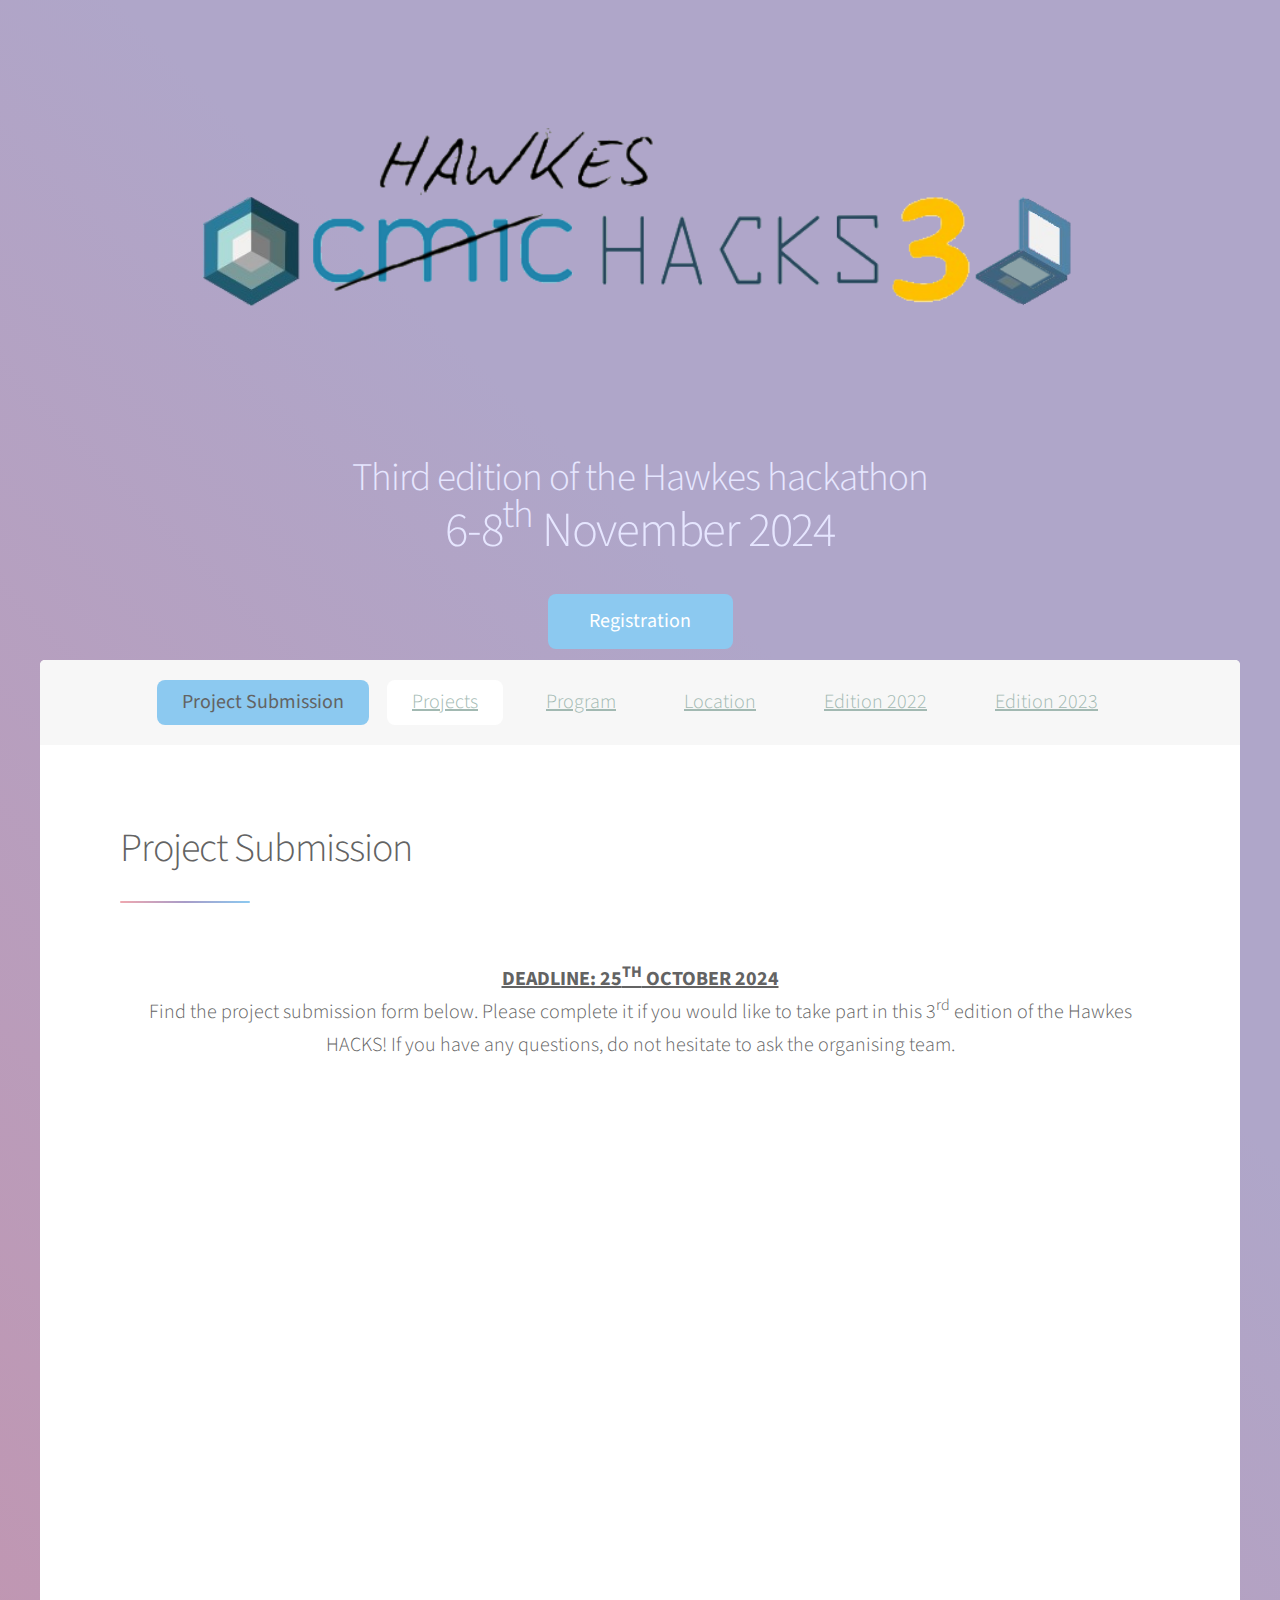
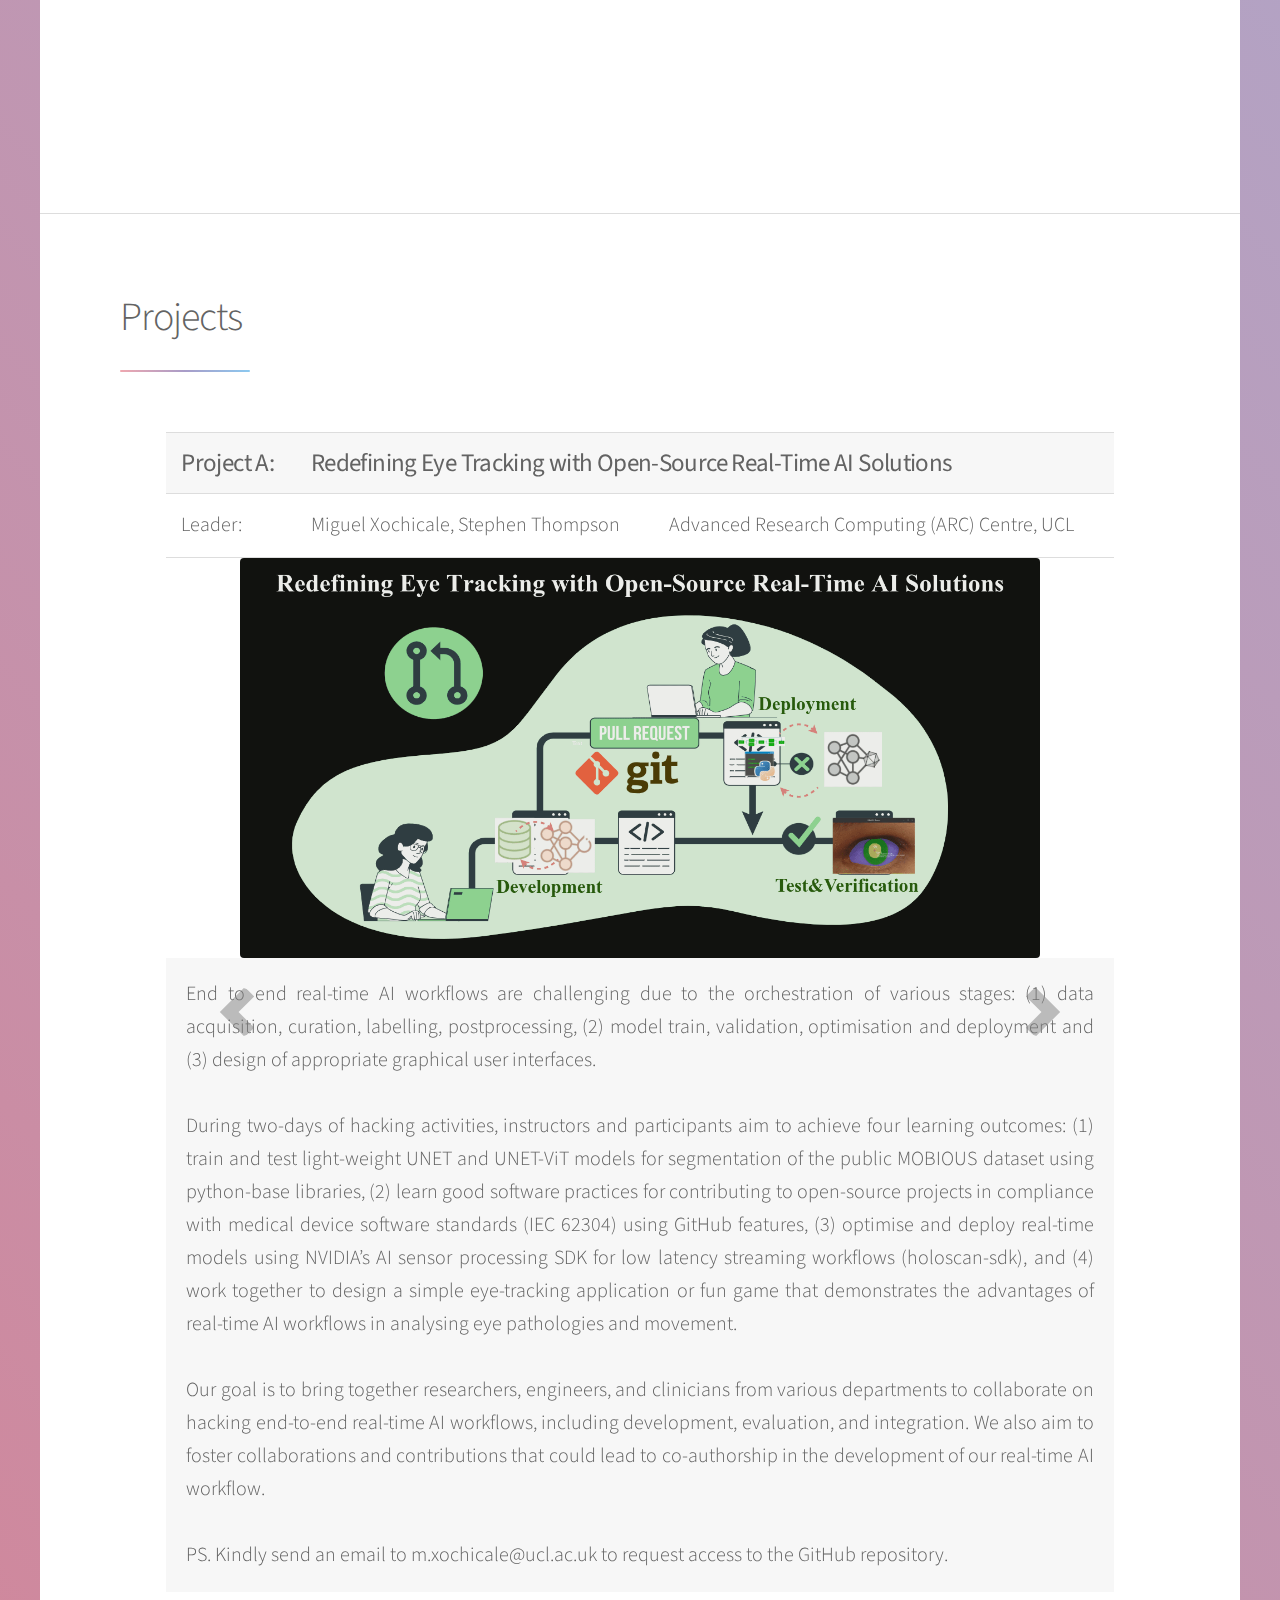
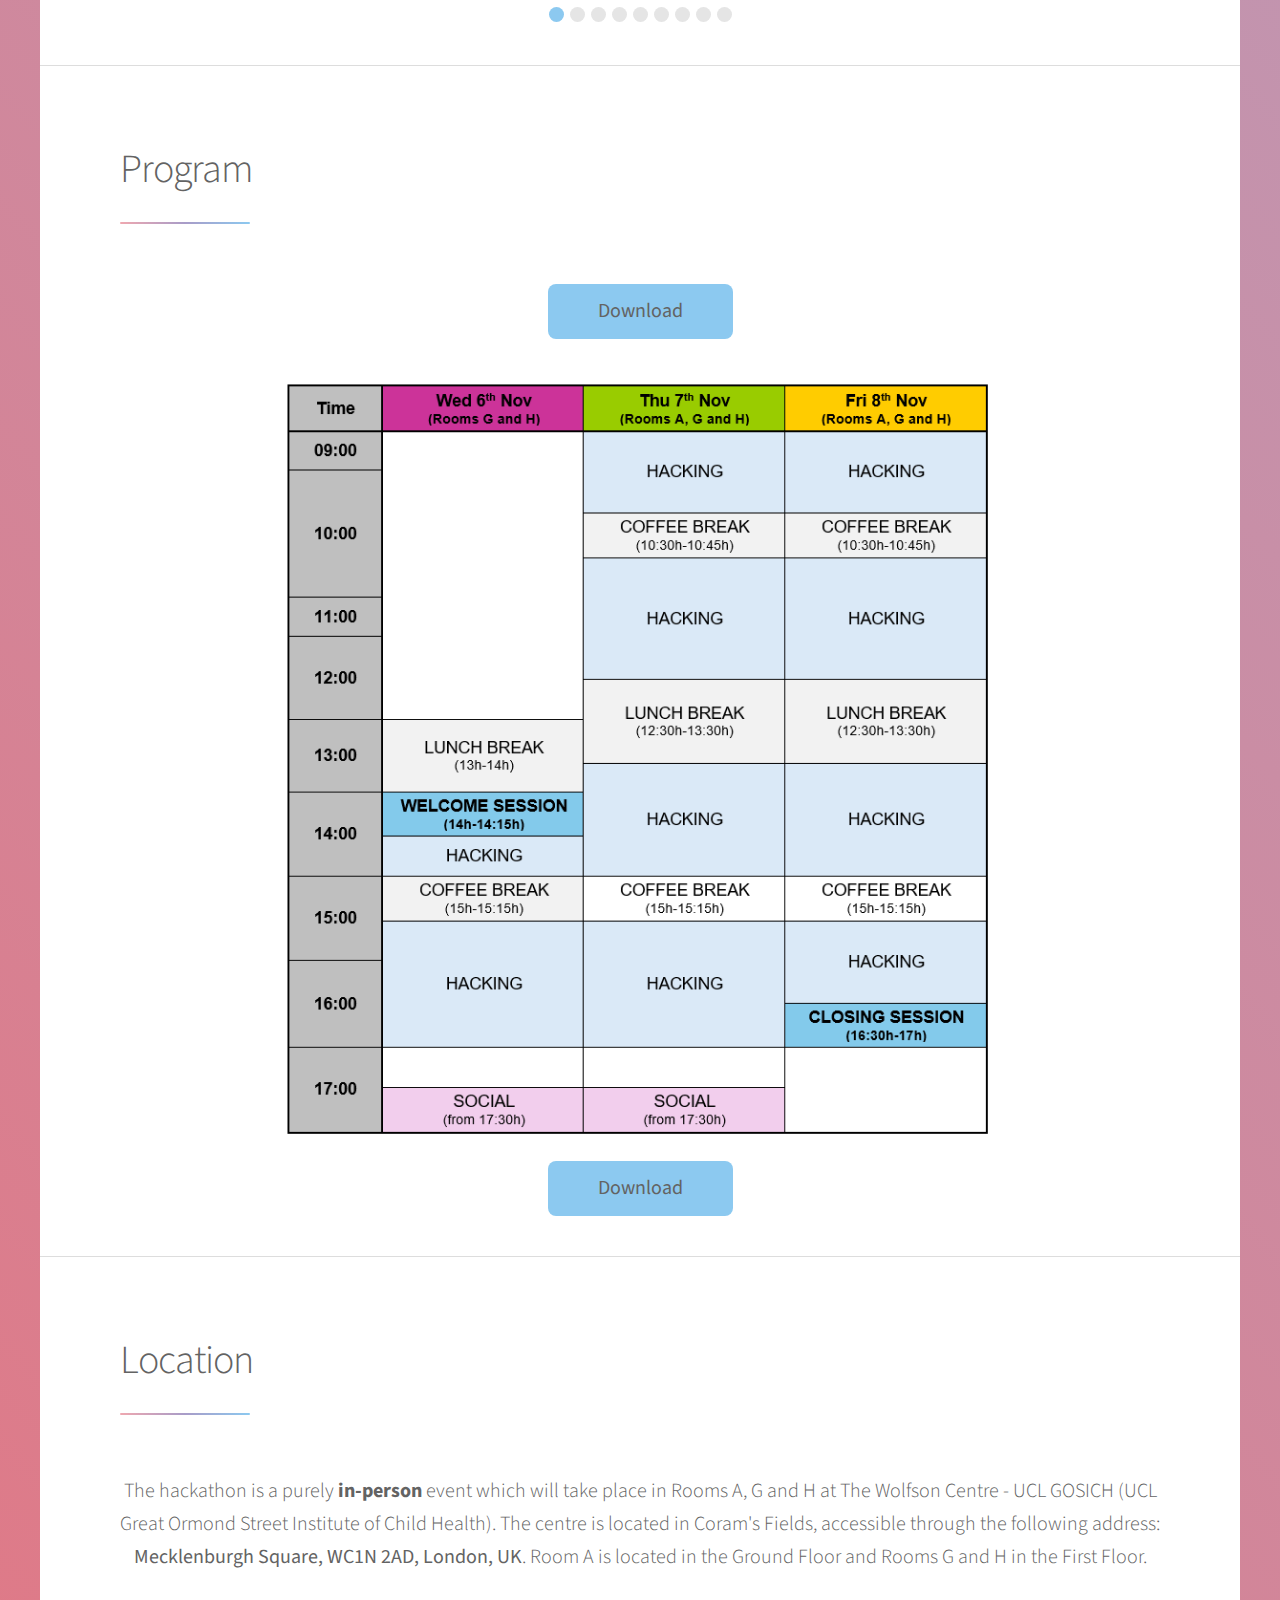
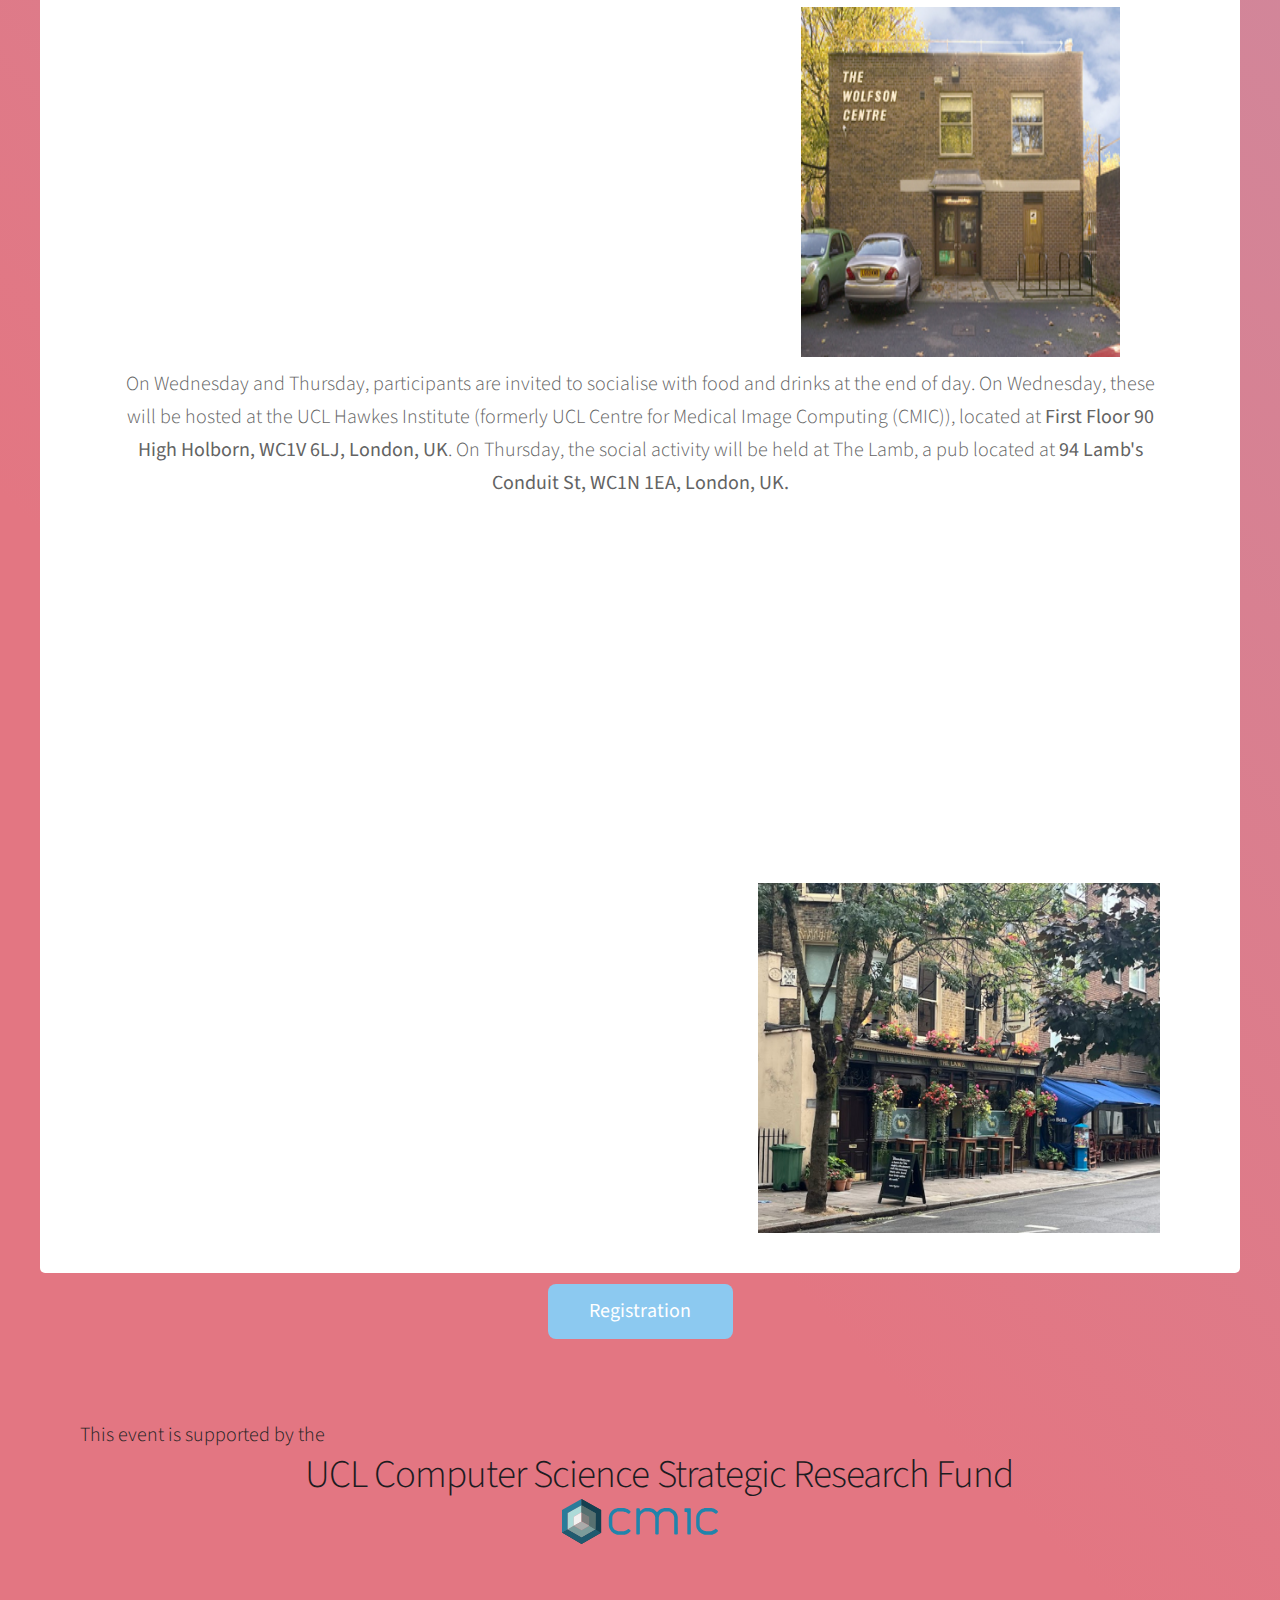
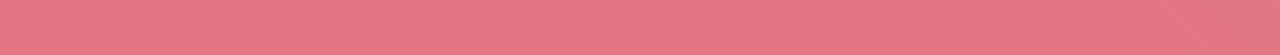
==== index.html @ 4c0957a4 "Add Project E" ====
<!DOCTYPE HTML>
<!--
	Stellar by HTML5 UP
	html5up.net | @ajlkn
	Free for personal and commercial use under the CCA 3.0 license (html5up.net/license)
-->
<html>
	<head>
		<title>HAWKES HACKS</title>
		<meta charset="utf-8" />
		<meta name="viewport" content="width=device-width, initial-scale=1">
		<script>document.getElementsByTagName("html")[0].className += " js";</script>
		<link href="bootstrap/css/bootstrap.min.css" rel="stylesheet">
		<link rel="stylesheet" href="assets/css/main.css" />
		<noscript><link rel="stylesheet" href="assets/css/noscript.css" /></noscript>
		<link rel="stylesheet" href="assets/css/style.css">
	</head>

	<body class="is-preload">

		<!-- Wrapper -->
		<div id="wrapper">

	    <!-- Header -->
	    <center>
		    <img src="images/logo_hawkes.svg" width="80%" height="50%" alt="" />
			<h2><font color="#e6e6ff"> Third edition of the Hawkes hackathon </font></h2>
			<h1><font color="#e6e6ff"> 6-8<sup>th</sup> November 2024 </font></h1> 
			<br>
			<a href="https://www.eventbrite.co.uk/e/hawkes-hacks-tickets-1046969793837?utm-campaign=social&utm-content=attendeeshare&utm-medium=discovery&utm-term=listing&utm-source=cp&aff=ebdsshcopyurl" class="button primary"><b>Registration</b></a>
		</center><p style="margin-bottom:0.3cm;">
            
		<!-- Nav -->
		<nav id="nav">
			<ul>
				<li><a href="#projectsubmision" class="button primary"><b>Project Submission</b></a></li>
				<li><a href="#projects" class="active">Projects</a></li>
				<li><a href="#program">Program</a></li>
				<li><a href="#location">Location</a></li>
				<li><a href="edition2022/index.html">Edition 2022</a></li>
				<li><a href="edition2023/index.html">Edition 2023</a></li>
			</ul>
		</nav>

		<!-- Main -->

		<div id="main">

            <!-- Project submission -->
            <section id="projectsubmision" class="main">
				<header class="major">
					<h2>Project Submission</h2> 
				</header>
				<center>
                    <p><strong><u>DEADLINE: 25<sup>TH</sup> OCTOBER 2024</u></strong>
					<p>Find the project submission form below. Please complete it if you would like to take part in this 3<sup>rd</sup> edition of the Hawkes HACKS! If you have any questions, do not hesitate to ask the organising team.<br>
					<iframe src="https://fm.addxt.com/form/?vf=1FAIpQLSdLAGOOEWK_p7Gc-r-PEKlBxkVOiRN3uyvJL1qH1iyMO08MCg" width="100%" height="700" frameborder="0" marginheight="0" marginwidth="0">Loading…</iframe>
				</center>
			</section>
            
            <!-- Projects -->
			<section id="projects" class="main">
				<header class="major">
					<h2>Projects</h2>
				</header>
				<div class="container">


					<div id="myCarousel" class="carousel slide" data-ride="carousel" data-interval="false">
						<ol class="carousel-indicators">
						    <li data-target="#myCarousel" data-slide-to="0" class="active">1</li>
						    <li data-target="#myCarousel" data-slide-to="1"></li>
						    <li data-target="#myCarousel" data-slide-to="2"></li>
						    <li data-target="#myCarousel" data-slide-to="3"></li>
						    <li data-target="#myCarousel" data-slide-to="4"></li>
						    <li data-target="#myCarousel" data-slide-to="5"></li>
						    <li data-target="#myCarousel" data-slide-to="6"></li>
						    <li data-target="#myCarousel" data-slide-to="7"></li>
						    <li data-target="#myCarousel" data-slide-to="8"></li>
					  	</ol>
						<div class="carousel-inner">
						    <div class="carousel-item active">
						    	<div class="carousel-title">
								<table>
								  <tr>
								    <td><h4><b>Project&nbspA:</b></h4></td><td colspan="2"> <h4><b>Redefining Eye Tracking with Open-Source Real-Time AI Solutions</b></h4></td>
								  </tr>
								  <tr>
								    <td>Leader:</td> <td>Miguel Xochicale, Stephen Thompson</td> <td>Advanced Research Computing (ARC) Centre, UCL</td>
								  </tr>
								</table>

						    	</div>
						    	<img class="rounded mx-auto d-block" src="images/project_A.gif" width="800"> 
 					    	    <div class="carousel-description"><p align="justify">
									End to end real-time AI workflows are challenging due to the orchestration of various stages: (1) data acquisition, curation, labelling, postprocessing, (2) model train, validation, optimisation and deployment and (3) design of appropriate graphical user interfaces.<br><br>
During two-days of hacking activities, instructors and participants aim to achieve four learning outcomes: (1) train and test light-weight UNET and UNET-ViT models for segmentation of the public MOBIOUS dataset using python-base libraries, (2) learn good software practices for contributing to open-source projects in compliance with medical device software standards (IEC 62304) using GitHub features, (3) optimise and deploy real-time models using NVIDIA’s AI sensor processing SDK for low latency streaming workflows (holoscan-sdk), and (4) work together to design a simple eye-tracking application or fun game that demonstrates the advantages of real-time AI workflows in analysing eye pathologies and movement.<br><br>
Our goal is to bring together researchers, engineers, and clinicians from various departments to collaborate on hacking end-to-end real-time AI workflows, including development, evaluation, and integration. We also aim to foster collaborations and contributions that could lead to co-authorship in the development of our real-time AI workflow.<br><br>
PS. Kindly send an email to m.xochicale@ucl.ac.uk to request access to the GitHub repository. 
								</p>
			  					</div>
						    </div>
						    <div class="carousel-item">
						    	<div class="carousel-title">
								<table>
 								  <tr>
								    <td><h4><b>Project&nbspB:</b></h4></td><td colspan="2"> <h4><b>Getting MetricsReloaded ready to launch</b></h4></td>
								  </tr>
								  <tr>
								    <td>Leader:</td> <td>Carole Sudre</td>  <td>UCL Hawkes Institute and MRC Unit for Lifelong Health and Ageing (LHA), UCL</td>
								  </tr>
								</table>

						    	</div>
<!-- 						    	<img class="rounded mx-auto d-block" src="images/project_MC.jpeg" width="800">  -->
 					    	    <div class="carousel-description"><p align="justify">
									MetricsReloaded is a collaborative scientific endeavour that recently published guidelines regarding the use of evaluation metrics in medical imaging processing tasks. We have developed a software tool to accompany these guidelines which is hosted on the MONAI repository. This includes the library of metrics but also the associated end-to-end evaluation pipelines.<br><br>
                                    For people to use the software, we need to make it easy and reliable through<br>
1.	Implementation of tests for the evaluation pipelines<br>
2.	Creation of didactic jupyter notebooks to guide the user through instance segmentation and object detection evaluation procedures<br>
3.	Improvement on the documentation to relate more closely to the guideline papers.<br>
                                    This is the first hackathon of 3 across the UK, Germany and France with the MetricsReloaded collaborators. Ultimately we aim to release a (relatively) stable version of the work by January 2025 and will try and submit a paper detailing specifically the software capabilities to which active members of the hackathons could be invited to contribute.<br><br>
                                    The MetricsReloaded software is the companion code to the guidelines described extensively <a href="https://www.nature.com/articles/s41592-023-02151-z">here</a> and the pitfalls explained <a href="https://www.nature.com/articles/s41592-023-02150-0">here</a>.
                                    Code can be found at <a href="https://github.com/Project-MONAI/MetricsReloaded"></a>

			  					</div>
						    </div>
						    <div class="carousel-item">
						    	<div class="carousel-title">
								<table>
								  <tr>
								    <td><h4><b>Project&nbspC:</b></h4></td><td colspan="2"> <h4><b>Adaptive Normative Modelling with Real-Time Quality Control Feedback</b></h4></td>
								  </tr>
								  <tr>
                                      <td>Leader:</td> <td>Anthi Papouli, Kirsten Schroder</td> <td>Department of Computer Science, UCL</td>
								  </tr>
								</table>

						    	</div>
<!-- 						    	<img class="rounded mx-auto d-block" src="images/project_FT.png" width="800">  -->
					    	    <div class="carousel-description"><p align="justify">
									Adaptive Normative Modelling with Real-Time Quality Control Feedback focuses on enhancing the reliability of brain MRI-based normative models by integrating dynamic quality control (QC) feedback. The main aim is to ensure accurate results from normative models, even when working with lower quality MRI scans, by conducting QC both before and after Freesurfer parsing. This approach allows adaptive handling of issues like motion artifacts or noise in real-time, reducing the need to discard valuable data. The challenge lies in creating a robust feedback loop that adjusts how the data is processed based on QC metrics. We will use brain MRI data, leveraging software such as Freesurfer/Fastsurfer, VisualQC and PyTorch/Tensorflow for potential future model adaptations.
			  					</div>
						    </div>
						    <div class="carousel-item">
						    	<div class="carousel-title">
								<table>
								  <tr>
								    <td><h4><b>Project&nbspD:</b></h4></td><td colspan="2"> <h4><b>Automated Diaphragm Height Measurement from CT Chest Scans Using AI and Image Processing Techniques</b></h4></td>
								  </tr>
								  <tr>
								    <td>Leaders:</td> <td>Mehran Azimbagirad</td> <td>Department of Computer Science, UCL</td>
								  </tr>
								</table>

						    	</div>
<!-- 						    	<img class="rounded mx-auto d-block" src="images/project_ET.png" width="800">  -->
					    	    <div class="carousel-description"><p align="justify">
									The diaphragm, a key respiratory muscle, plays a crucial role in lung function and can be affected by various pulmonary diseases. Accurate measurement of diaphragm height on chest CT scans can provide valuable insights into respiratory health and the diagnosis of conditions like chronic obstructive pulmonary disease (COPD) and diaphragm paralysis. <br> This project aims to develop an automated system for diaphragm height measurement using lung masks extracted from CT chest scans. By leveraging advanced image processing and AI techniques, the system will identify and segment the diaphragm, compute height measurements, and provide quantitative assessments. Machine learning or deep learning models can be trained to enhance the accuracy of diaphragm height estimation. The project aims to streamline the assessment of diaphragm function, reduce the need for manual measurements, and support clinicians in diagnosing respiratory conditions more efficiently.
			  					</div>
						    </div>
						    <div class="carousel-item">
						    	<div class="carousel-title">
								<table>
								  <tr>
								    <td><h4><b>Project&nbspE:</b></h4></td><td colspan="2"> <h4><b>Accurate segmentation of pulmonary airways and vessels</b></h4></td>
								  </tr>
								  <tr>
								    <td>Leaders:</td> <td>Shanshan Wang</td> <td>UCL Centre for Medical Imaging</td>
								  </tr>
								</table>

						    	</div>
<!-- 						    	<img class="rounded mx-auto d-block" src="images/project_MX.png" width="800">  -->
					    	    <div class="carousel-description"><p align="justify">
									Accurate segmentation of pulmonary airways and vessels is crucial for the diagnosis and treatment of pulmonary diseases. However, current deep learning approaches suffer from disconnectivity issues that hinder their clinical usefulness. <br> Topology repairing for vessels focuses on correcting discontinuities within segmented vessel structures in medical imaging. This approach addresses segmentation errors, such as disconnected vessel segments or small gaps, by reconstructing the topology of vascular networks. Through keypoint detection or graph-based techniques, the method identifies critical points or endpoints in segmented vessels and reconnects them to restore continuity. This process typically involves using a neural network to detect and predict connection points or applying algorithms to optimize connectivity across the network. Topology repair enhances the accuracy and anatomical coherence of segmented vessels, which is essential for reliable clinical analysis and diagnostics.
			  					</div>
						    </div>
						    <div class="carousel-item">
						    	<div class="carousel-title">
								<table>
								  <tr>
								    <td><h4><b>Project&nbspF:</b></h4></td><td colspan="2"> <h4><b>TBD</b></h4></td>
								  </tr>
								  <tr>
								    <td>Leaders:</td> <td>TBD</td>
								  </tr>
								</table>

						    	</div>
						    	<img class="rounded mx-auto d-block" src="images/project_LP.png" width="800"> 
					    	    <div class="carousel-description"><p align="justify">
									TBD
			  					</div>
						    </div>
						    <div class="carousel-item">
						    	<div class="carousel-title">
								<table>
								  <tr>
								    <td><h4><b>Project&nbspG:</b></h4></td><td colspan="2"> <h4><b>TBD</b></h4></td>
								  </tr>
								  <tr>
								    <td>Leaders:</td> <td>TBD</td>
								  </tr>
								</table>

						    	</div>
						    	<img class="rounded mx-auto d-block" src="images/project_AY.svg" width="800"> 
					    	    <div class="carousel-description"><p align="justify">
									TBD
			  					</div>
						    </div>

						</div>
						<a class="carousel-control-prev" href="#myCarousel" role="button" data-slide="prev">
						    <span class="carousel-control-prev-icon" aria-hidden="true"></span>
						    <span class="sr-only">Previous</span>
						</a>
						<a class="carousel-control-next" href="#myCarousel" role="button" data-slide="next">
						    <span class="carousel-control-next-icon" aria-hidden="true"></span>
						    <span class="sr-only">Next</span>
						</a>
					</div>
				</div>
				<br>
			</section>


			<section id="program" class="main">
				<header class="major">
					<h2>Program</h2> 
				</header>
				<center>
					<a href="images/program.png" class="button primary"><b>Download</b></a><br><br>
			    	<object data="images/program.png" width=70%> </object><br>
			      	<a href="images/program.png" class="button primary"><b>Download</b></a>
				</center>
			</section>
            
			<!-- Location -->
			<section id="location" class="main">
				<header class="major">
					<h2>Location</h2>
				</header>
				<center>
					<p>The hackathon is a purely <strong>in-person</strong> event which will take place in Rooms A, G and H at The Wolfson Centre - UCL GOSICH (UCL Great Ormond Street Institute of Child Health). The centre is located in Coram's Fields, accessible through the following address: <b>Mecklenburgh Square, WC1N 2AD, London, UK</b>. Room A is located in the Ground Floor and Rooms G and H in the First Floor.<br><br>

					<p class="content" style="display:flex; flex-wrap:nowrap">
					<iframe width="100%" height="350" frameborder="0" scrolling="no" marginheight="0" marginwidth="0" loading="lazy"
					    src="https://www.google.com/maps/embed?pb=!1m18!1m12!1m3!1d1043.6987434606604!2d-0.12060602502261317!3d51.52517774818245!2m3!1f0!2f0!3f0!3m2!1i1024!2i768!4f13.1!3m3!1m2!1s0x48761b38226fe5ff%3A0x9657cf9c642d5c9!2sUCL%20ICH%20Wolfson%20Centre!5e0!3m2!1sen!2suk!4v1728055982846!5m2!1sen!2suk">
					</iframe>
					<a href="https://www.ucl.ac.uk/estates/roombooking/building-location/?id=240"> <img src="images/GOSICH.jpg" height="350" alt=""/></a><br>

                    <br><br>
					<p id="90HH">On Wednesday and Thursday, participants are invited to socialise with food and drinks at the end of day. On Wednesday, these will be hosted at the UCL Hawkes Institute (formerly UCL Centre for Medical Image Computing (CMIC)), located at <b>First Floor 90 High Holborn, WC1V 6LJ, London, UK</b>. On Thursday, the social activity will be held at The Lamb, a pub located at <b>94 Lamb's Conduit St, WC1N 1EA, London, UK.</b><br><br>

					<p class="content" style="display:flex; flex-wrap:nowrap">
					<iframe width="100%" height="350" frameborder="0" scrolling="no" marginheight="0" marginwidth="0" loading="lazy"
					    src="https://www.google.com/maps/embed?pb=!1m18!1m12!1m3!1d2482.740679810379!2d-0.12055178850246416!3d51.51797337169815!2m3!1f0!2f0!3f0!3m2!1i1024!2i768!4f13.1!3m3!1m2!1s0x48761b3585a9c137%3A0xe585112c24811eb3!2s90%20High%20Holborn%2C%20London%20WC1V%206BH!5e0!3m2!1sen!2suk!4v1729269697957!5m2!1sen!2suk">
					</iframe>
					<img src="images/holborn.png" height="350" alt=""/>
                    <p class="content" style="display:flex; flex-wrap:nowrap">
                    <iframe width="100%" height="350" frameborder="0" scrolling="no" marginheight="0" marginwidth="0" loading="lazy"
					    src="https://www.google.com/maps/embed?pb=!1m14!1m8!1m3!1d9929.8449386406!2d-0.119017!3d51.5230996!3m2!1i1024!2i768!4f13.1!3m3!1m2!1s0x48761b37b5be9f89%3A0xd5762155e1f9fb8!2sThe%20Lamb!5e0!3m2!1sen!2suk!4v1729269875183!5m2!1sen!2suk">
					</iframe>
					<img src="images/thelamb.png" height="350" alt=""/>

				</center>
			</section>		
		</div>
		<p style="margin-bottom:0.3cm;">
		<center>
			<a href="https://www.eventbrite.co.uk/e/hawkes-hacks-tickets-1046969793837?utm-campaign=social&utm-content=attendeeshare&utm-medium=discovery&utm-term=listing&utm-source=cp&aff=ebdsshcopyurl" class="button primary"><b>Registration</b></a>
		<center>
		<!-- Footer -->
		<footer id="footer">

				This event is supported by the <h2>UCL Computer Science Strategic Research Fund </h2> <br>
				<ul class="icons">
				<span class="logo"><img src="images/ucl_logo.svg" width=15% alt="" /></span>&emsp;&nbsp;&nbsp;
				<span class="logo"><img src="images/cmic_logo.svg" width=15% alt="" /></span>&emsp;&nbsp;&nbsp;
				<span class="logo"><img src="images/weiss_logo.png" width=15% alt="" /></span>
				</ul>
		</footer>
        </center>

		<!-- Scripts -->
		<script src="https://code.jquery.com/jquery-3.5.1.slim.min.js"></script>
		<script src="bootstrap/js/jquery.min.js"></script>
		<script src="bootstrap/js/bootstrap.min.js"></script>

		<script src="assets/js/jquery.min.js"></script>
		<script src="assets/js/jquery.scrollex.min.js"></script>
		<script src="assets/js/jquery.scrolly.min.js"></script>
		<script src="assets/js/browser.min.js"></script>
		<script src="assets/js/breakpoints.min.js"></script>
		<script src="assets/js/util.js"></script>
		<script src="assets/js/main.js"></script>
	</body>

<style>
	.carousel-description {
		background-color: #f7f7f7;
		padding: 20px;}

/*	.carousel {
		height: 930px;}*/

	.carousel-control-prev-icon, .carousel-control-next-icon {
	    height: 50px;
	    width: 50px;
	    filter: invert(50%);
	    background-size: 100%, 100%;
	    border-radius: 100%;}

	.carousel-indicators li {
		color: #e5e5e5;
		width: 15px;
		height: 15px;
		top: 40px;
		border-radius: 15px;
		background-color: #e5e5e5;}
	.carousel-indicators .active {
		background-color: #8cc9f0;}

	.carousel-control-prev-icon {
		margin-left: -0%;}
	.carousel-control-next-icon {
		margin-right: -0%;}
    .inline-block {
        display: inline-block;}


</style>

</html>
---- assets/css/main.css ----
@import url(fontawesome-all.min.css);
@import 'https://fonts.googleapis.com/css?family=Source+Sans+Pro:300,400';

/*
	Stellar by HTML5 UP
	html5up.net | @ajlkn
	Free for personal and commercial use under the CCA 3.0 license (html5up.net/license)
*/

html, body, div, span, applet, object,
iframe, h1, h2, h3, h4, h5, h6, p, blockquote,
pre, a, abbr, acronym, address, big, cite,
code, del, dfn, em, img, ins, kbd, q, s, samp,
small, strike, strong, sub, sup, tt, var, b,
u, i, center, dl, dt, dd, ol, ul, li, fieldset,
form, label, legend, table, caption, tbody,
tfoot, thead, tr, th, td, article, aside,
canvas, details, embed, figure, figcaption,
footer, header, hgroup, menu, nav, output, ruby,
section, summary, time, mark, audio, video {
	margin: 0;
	padding: 0;
	border: 0;
	font-size: 100%;
	font: inherit;
	vertical-align: baseline;}

article, aside, details, figcaption, figure,
footer, header, hgroup, menu, nav, section {
	display: block;}

body {
	line-height: 1;
}

ol, ul {
	list-style: none;
}

blockquote, q {
	quotes: none;
}

	blockquote:before, blockquote:after, q:before, q:after {
		content: '';
		content: none;
	}

table {
	border-collapse: collapse;
	border-spacing: 0;
}

body {
	-webkit-text-size-adjust: none;
}

mark {
	background-color: transparent;
	color: inherit;
}

input::-moz-focus-inner {
	border: 0;
	padding: 0;
}

input, select, textarea {
	-moz-appearance: none;
	-webkit-appearance: none;
	-ms-appearance: none;
	appearance: none;
}

/* Basic */

	@-ms-viewport {
		width: device-width;
	}

	body {
		-ms-overflow-style: scrollbar;
	}

	@media screen and (max-width: 480px) {

		html, body {
			min-width: 320px;
		}

	}

	html {
		box-sizing: border-box;
	}

	*, *:before, *:after {
		box-sizing: inherit;
	}

	body {
		background-color: #f1f1f2;
		background-image: url("images/overlay.png"), -moz-linear-gradient(45deg, #e37682 15%, #afa6c9 85%);
		background-image: url("images/overlay.png"), -webkit-linear-gradient(45deg, #e37682 15%, #afa6c9 85%);
		background-image: url("images/overlay.png"), -ms-linear-gradient(45deg, #e37682 15%, #afa6c9 85%);
		background-image: url("images/overlay.png"), linear-gradient(45deg, #e37682 15%, #afa6c9 85%);
	}

		body.is-preload *, body.is-preload *:before, body.is-preload *:after {
			-moz-animation: none !important;
			-webkit-animation: none !important;
			-ms-animation: none !important;
			animation: none !important;
			-moz-transition: none !important;
			-webkit-transition: none !important;
			-ms-transition: none !important;
			transition: none !important;
		}



/* Type */

	body {
		background-color: #f1f1f2;
		color: rgba(255, 255, 255, 0.65);
	}

	body, input, select, textarea {
		font-family: "Source Sans Pro", Helvetica, sans-serif;
		font-size: 17pt;
		font-weight: 300;
		line-height: 1.65;
	}

		@media screen and (max-width: 1680px) {

			body, input, select, textarea {
				font-size: 14pt;
			}

		}

		@media screen and (max-width: 1280px) {

			body, input, select, textarea {
				font-size: 12pt;
			}

		}

		@media screen and (max-width: 360px) {

			body, input, select, textarea {
				font-size: 11pt;
			}

		}

	a {
		-moz-transition: color 0.2s ease, border-bottom 0.2s ease;
		-webkit-transition: color 0.2s ease, border-bottom 0.2s ease;
		-ms-transition: color 0.2s ease, border-bottom 0.2s ease;
		transition: color 0.2s ease, border-bottom 0.2s ease;
		text-decoration: none;
		border-bottom: dotted 1px;
		color: inherit;
	}

		a:hover {
			border-bottom-color: transparent;
		}

	strong, b {
		font-weight: 400;
	}

	em, i {
		font-style: italic;
	}

	p {
		margin: 0 0 2em 0;
	}

		p.content {
			-moz-columns: 20em 2;
			-webkit-columns: 20em 2;
			-ms-columns: 20em 2;
			columns: 20em 2;
			-moz-column-gap: 2em;
			-webkit-column-gap: 2em;
			-ms-column-gap: 2em;
			column-gap: 2em;
			text-align: justify;
		}

	h1, h2, h3, h4, h5, h6 {
		font-weight: 300;
		line-height: 1.5;
		margin: 0 0 0.7em 0;
		letter-spacing: -0.025em;
	}

		h1 a, h2 a, h3 a, h4 a, h5 a, h6 a {
			color: inherit;
			text-decoration: none;
		}

	h1 {
		font-size: 2.5em;
		line-height: 1.2;
	}

	h2 {
		font-size: 1.5em;
	}

	h3 {
		font-size: 1.25em;
	}

	h4 {
		font-size: 1.1em;
	}

	h5 {
		font-size: 0.9em;
	}

	h6 {
		font-size: 0.7em;
	}

	@media screen and (max-width: 736px) {

		h1 {
			font-size: 2em;
		}

	}

	sub {
		font-size: 0.8em;
		position: relative;
		top: 0.5em;
	}

	sup {
		font-size: 0.8em;
		position: relative;
		top: -0.5em;
	}

	blockquote {
		border-left: solid 4px;
		font-style: italic;
		margin: 0 0 2em 0;
		padding: 0.5em 0 0.5em 2em;
	}

	code {
		border-radius: 8px;
		border: solid 1px;
		font-family: "Courier New", monospace;
		font-size: 0.9em;
		margin: 0 0.25em;
		padding: 0.25em 0.65em;
	}

	pre {
		-webkit-overflow-scrolling: touch;
		font-family: "Courier New", monospace;
		font-size: 0.9em;
		margin: 0 0 2em 0;
	}

		pre code {
			display: block;
			line-height: 1.75;
			padding: 1em 1.5em;
			overflow-x: auto;
		}

	hr {
		border: 0;
		border-bottom: solid 1px;
		margin: 2em 0;
	}

		hr.major {
			margin: 3em 0;
		}

	.align-left {
		text-align: left;
	}

	.align-center {
		text-align: center;
	}

	.align-right {
		text-align: right;
	}

	input, select, textarea {
		color: #ffffff;
	}

	a:hover {
		color: #ffffff;
	}

	strong, b {
		color: #ffffff;
	}

	h1, h2, h3, h4, h5, h6 {
		color: #ffffff;
	}

	blockquote {
		border-left-color: rgba(255, 255, 255, 0.35);
	}

	code {
		background: rgba(255, 255, 255, 0.075);
		border-color: rgba(255, 255, 255, 0.35);
	}

	hr {
		border-bottom-color: rgba(255, 255, 255, 0.35);
	}

/* Row */

	.row {
		display: flex;
		flex-wrap: wrap;
		box-sizing: border-box;
		align-items: stretch;
	}

		.row > * {
			box-sizing: border-box;
		}

		.row.gtr-uniform > * > :last-child {
			margin-bottom: 0;
		}

		.row.aln-left {
			justify-content: flex-start;
		}

		.row.aln-center {
			justify-content: center;
		}

		.row.aln-right {
			justify-content: flex-end;
		}

		.row.aln-top {
			align-items: flex-start;
		}

		.row.aln-middle {
			align-items: center;
		}

		.row.aln-bottom {
			align-items: flex-end;
		}

		.row > .imp {
			order: -1;
		}

		.row > .col-1 {
			width: 8.33333%;
		}

		.row > .off-1 {
			margin-left: 8.33333%;
		}

		.row > .col-2 {
			width: 16.66667%;
		}

		.row > .off-2 {
			margin-left: 16.66667%;
		}

		.row > .col-3 {
			width: 25%;
		}

		.row > .off-3 {
			margin-left: 25%;
		}

		.row > .col-4 {
			width: 33.33333%;
		}

		.row > .off-4 {
			margin-left: 33.33333%;
		}

		.row > .col-5 {
			width: 41.66667%;
		}

		.row > .off-5 {
			margin-left: 41.66667%;
		}

		.row > .col-6 {
			width: 50%;
		}

		.row > .off-6 {
			margin-left: 50%;
		}

		.row > .col-7 {
			width: 58.33333%;
		}

		.row > .off-7 {
			margin-left: 58.33333%;
		}

		.row > .col-8 {
			width: 66.66667%;
		}

		.row > .off-8 {
			margin-left: 66.66667%;
		}

		.row > .col-9 {
			width: 75%;
		}

		.row > .off-9 {
			margin-left: 75%;
		}

		.row > .col-10 {
			width: 83.33333%;
		}

		.row > .off-10 {
			margin-left: 83.33333%;
		}

		.row > .col-11 {
			width: 91.66667%;
		}

		.row > .off-11 {
			margin-left: 91.66667%;
		}

		.row > .col-12 {
			width: 100%;
		}

		.row > .off-12 {
			margin-left: 100%;
		}

		.row.gtr-0 {
			margin-top: 0;
			margin-left: 0em;
		}

			.row.gtr-0 > * {
				padding: 0 0 0 0em;
			}

			.row.gtr-0.gtr-uniform {
				margin-top: 0em;
			}

				.row.gtr-0.gtr-uniform > * {
					padding-top: 0em;
				}

		.row.gtr-25 {
			margin-top: 0;
			margin-left: -0.375em;
		}

			.row.gtr-25 > * {
				padding: 0 0 0 0.375em;
			}

			.row.gtr-25.gtr-uniform {
				margin-top: -0.375em;
			}

				.row.gtr-25.gtr-uniform > * {
					padding-top: 0.375em;
				}

		.row.gtr-50 {
			margin-top: 0;
			margin-left: -0.75em;
		}

			.row.gtr-50 > * {
				padding: 0 0 0 0.75em;
			}

			.row.gtr-50.gtr-uniform {
				margin-top: -0.75em;
			}

				.row.gtr-50.gtr-uniform > * {
					padding-top: 0.75em;
				}

		.row {
			margin-top: 0;
			margin-left: -1.5em;
		}

			.row > * {
				padding: 0 0 0 1.5em;
			}

			.row.gtr-uniform {
				margin-top: -1.5em;
			}

				.row.gtr-uniform > * {
					padding-top: 1.5em;
				}

		.row.gtr-150 {
			margin-top: 0;
			margin-left: -2.25em;
		}

			.row.gtr-150 > * {
				padding: 0 0 0 2.25em;
			}

			.row.gtr-150.gtr-uniform {
				margin-top: -2.25em;
			}

				.row.gtr-150.gtr-uniform > * {
					padding-top: 2.25em;
				}

		.row.gtr-200 {
			margin-top: 0;
			margin-left: -3em;
		}

			.row.gtr-200 > * {
				padding: 0 0 0 3em;
			}

			.row.gtr-200.gtr-uniform {
				margin-top: -3em;
			}

				.row.gtr-200.gtr-uniform > * {
					padding-top: 3em;
				}

		@media screen and (max-width: 1680px) {

			.row {
				display: flex;
				flex-wrap: wrap;
				box-sizing: border-box;
				align-items: stretch;
			}

				.row > * {
					box-sizing: border-box;
				}

				.row.gtr-uniform > * > :last-child {
					margin-bottom: 0;
				}

				.row.aln-left {
					justify-content: flex-start;
				}

				.row.aln-center {
					justify-content: center;
				}

				.row.aln-right {
					justify-content: flex-end;
				}

				.row.aln-top {
					align-items: flex-start;
				}

				.row.aln-middle {
					align-items: center;
				}

				.row.aln-bottom {
					align-items: flex-end;
				}

				.row > .imp-xlarge {
					order: -1;
				}

				.row > .col-1-xlarge {
					width: 8.33333%;
				}

				.row > .off-1-xlarge {
					margin-left: 8.33333%;
				}

				.row > .col-2-xlarge {
					width: 16.66667%;
				}

				.row > .off-2-xlarge {
					margin-left: 16.66667%;
				}

				.row > .col-3-xlarge {
					width: 25%;
				}

				.row > .off-3-xlarge {
					margin-left: 25%;
				}

				.row > .col-4-xlarge {
					width: 33.33333%;
				}

				.row > .off-4-xlarge {
					margin-left: 33.33333%;
				}

				.row > .col-5-xlarge {
					width: 41.66667%;
				}

				.row > .off-5-xlarge {
					margin-left: 41.66667%;
				}

				.row > .col-6-xlarge {
					width: 50%;
				}

				.row > .off-6-xlarge {
					margin-left: 50%;
				}

				.row > .col-7-xlarge {
					width: 58.33333%;
				}

				.row > .off-7-xlarge {
					margin-left: 58.33333%;
				}

				.row > .col-8-xlarge {
					width: 66.66667%;
				}

				.row > .off-8-xlarge {
					margin-left: 66.66667%;
				}

				.row > .col-9-xlarge {
					width: 75%;
				}

				.row > .off-9-xlarge {
					margin-left: 75%;
				}

				.row > .col-10-xlarge {
					width: 83.33333%;
				}

				.row > .off-10-xlarge {
					margin-left: 83.33333%;
				}

				.row > .col-11-xlarge {
					width: 91.66667%;
				}

				.row > .off-11-xlarge {
					margin-left: 91.66667%;
				}

				.row > .col-12-xlarge {
					width: 100%;
				}

				.row > .off-12-xlarge {
					margin-left: 100%;
				}

				.row.gtr-0 {
					margin-top: 0;
					margin-left: 0em;
				}

					.row.gtr-0 > * {
						padding: 0 0 0 0em;
					}

					.row.gtr-0.gtr-uniform {
						margin-top: 0em;
					}

						.row.gtr-0.gtr-uniform > * {
							padding-top: 0em;
						}

				.row.gtr-25 {
					margin-top: 0;
					margin-left: -0.375em;
				}

					.row.gtr-25 > * {
						padding: 0 0 0 0.375em;
					}

					.row.gtr-25.gtr-uniform {
						margin-top: -0.375em;
					}

						.row.gtr-25.gtr-uniform > * {
							padding-top: 0.375em;
						}

				.row.gtr-50 {
					margin-top: 0;
					margin-left: -0.75em;
				}

					.row.gtr-50 > * {
						padding: 0 0 0 0.75em;
					}

					.row.gtr-50.gtr-uniform {
						margin-top: -0.75em;
					}

						.row.gtr-50.gtr-uniform > * {
							padding-top: 0.75em;
						}

				.row {
					margin-top: 0;
					margin-left: -1.5em;
				}

					.row > * {
						padding: 0 0 0 1.5em;
					}

					.row.gtr-uniform {
						margin-top: -1.5em;
					}

						.row.gtr-uniform > * {
							padding-top: 1.5em;
						}

				.row.gtr-150 {
					margin-top: 0;
					margin-left: -2.25em;
				}

					.row.gtr-150 > * {
						padding: 0 0 0 2.25em;
					}

					.row.gtr-150.gtr-uniform {
						margin-top: -2.25em;
					}

						.row.gtr-150.gtr-uniform > * {
							padding-top: 2.25em;
						}

				.row.gtr-200 {
					margin-top: 0;
					margin-left: -3em;
				}

					.row.gtr-200 > * {
						padding: 0 0 0 3em;
					}

					.row.gtr-200.gtr-uniform {
						margin-top: -3em;
					}

						.row.gtr-200.gtr-uniform > * {
							padding-top: 3em;
						}

		}

		@media screen and (max-width: 1280px) {

			.row {
				display: flex;
				flex-wrap: wrap;
				box-sizing: border-box;
				align-items: stretch;
			}

				.row > * {
					box-sizing: border-box;
				}

				.row.gtr-uniform > * > :last-child {
					margin-bottom: 0;
				}

				.row.aln-left {
					justify-content: flex-start;
				}

				.row.aln-center {
					justify-content: center;
				}

				.row.aln-right {
					justify-content: flex-end;
				}

				.row.aln-top {
					align-items: flex-start;
				}

				.row.aln-middle {
					align-items: center;
				}

				.row.aln-bottom {
					align-items: flex-end;
				}

				.row > .imp-large {
					order: -1;
				}

				.row > .col-1-large {
					width: 8.33333%;
				}

				.row > .off-1-large {
					margin-left: 8.33333%;
				}

				.row > .col-2-large {
					width: 16.66667%;
				}

				.row > .off-2-large {
					margin-left: 16.66667%;
				}

				.row > .col-3-large {
					width: 25%;
				}

				.row > .off-3-large {
					margin-left: 25%;
				}

				.row > .col-4-large {
					width: 33.33333%;
				}

				.row > .off-4-large {
					margin-left: 33.33333%;
				}

				.row > .col-5-large {
					width: 41.66667%;
				}

				.row > .off-5-large {
					margin-left: 41.66667%;
				}

				.row > .col-6-large {
					width: 50%;
				}

				.row > .off-6-large {
					margin-left: 50%;
				}

				.row > .col-7-large {
					width: 58.33333%;
				}

				.row > .off-7-large {
					margin-left: 58.33333%;
				}

				.row > .col-8-large {
					width: 66.66667%;
				}

				.row > .off-8-large {
					margin-left: 66.66667%;
				}

				.row > .col-9-large {
					width: 75%;
				}

				.row > .off-9-large {
					margin-left: 75%;
				}

				.row > .col-10-large {
					width: 83.33333%;
				}

				.row > .off-10-large {
					margin-left: 83.33333%;
				}

				.row > .col-11-large {
					width: 91.66667%;
				}

				.row > .off-11-large {
					margin-left: 91.66667%;
				}

				.row > .col-12-large {
					width: 100%;
				}

				.row > .off-12-large {
					margin-left: 100%;
				}

				.row.gtr-0 {
					margin-top: 0;
					margin-left: 0em;
				}

					.row.gtr-0 > * {
						padding: 0 0 0 0em;
					}

					.row.gtr-0.gtr-uniform {
						margin-top: 0em;
					}

						.row.gtr-0.gtr-uniform > * {
							padding-top: 0em;
						}

				.row.gtr-25 {
					margin-top: 0;
					margin-left: -0.375em;
				}

					.row.gtr-25 > * {
						padding: 0 0 0 0.375em;
					}

					.row.gtr-25.gtr-uniform {
						margin-top: -0.375em;
					}

						.row.gtr-25.gtr-uniform > * {
							padding-top: 0.375em;
						}

				.row.gtr-50 {
					margin-top: 0;
					margin-left: -0.75em;
				}

					.row.gtr-50 > * {
						padding: 0 0 0 0.75em;
					}

					.row.gtr-50.gtr-uniform {
						margin-top: -0.75em;
					}

						.row.gtr-50.gtr-uniform > * {
							padding-top: 0.75em;
						}

				.row {
					margin-top: 0;
					margin-left: -1.5em;
				}

					.row > * {
						padding: 0 0 0 1.5em;
					}

					.row.gtr-uniform {
						margin-top: -1.5em;
					}

						.row.gtr-uniform > * {
							padding-top: 1.5em;
						}

				.row.gtr-150 {
					margin-top: 0;
					margin-left: -2.25em;
				}

					.row.gtr-150 > * {
						padding: 0 0 0 2.25em;
					}

					.row.gtr-150.gtr-uniform {
						margin-top: -2.25em;
					}

						.row.gtr-150.gtr-uniform > * {
							padding-top: 2.25em;
						}

				.row.gtr-200 {
					margin-top: 0;
					margin-left: -3em;
				}

					.row.gtr-200 > * {
						padding: 0 0 0 3em;
					}

					.row.gtr-200.gtr-uniform {
						margin-top: -3em;
					}

						.row.gtr-200.gtr-uniform > * {
							padding-top: 3em;
						}

		}

		@media screen and (max-width: 980px) {

			.row {
				display: flex;
				flex-wrap: wrap;
				box-sizing: border-box;
				align-items: stretch;
			}

				.row > * {
					box-sizing: border-box;
				}

				.row.gtr-uniform > * > :last-child {
					margin-bottom: 0;
				}

				.row.aln-left {
					justify-content: flex-start;
				}

				.row.aln-center {
					justify-content: center;
				}

				.row.aln-right {
					justify-content: flex-end;
				}

				.row.aln-top {
					align-items: flex-start;
				}

				.row.aln-middle {
					align-items: center;
				}

				.row.aln-bottom {
					align-items: flex-end;
				}

				.row > .imp-medium {
					order: -1;
				}

				.row > .col-1-medium {
					width: 8.33333%;
				}

				.row > .off-1-medium {
					margin-left: 8.33333%;
				}

				.row > .col-2-medium {
					width: 16.66667%;
				}

				.row > .off-2-medium {
					margin-left: 16.66667%;
				}

				.row > .col-3-medium {
					width: 25%;
				}

				.row > .off-3-medium {
					margin-left: 25%;
				}

				.row > .col-4-medium {
					width: 33.33333%;
				}

				.row > .off-4-medium {
					margin-left: 33.33333%;
				}

				.row > .col-5-medium {
					width: 41.66667%;
				}

				.row > .off-5-medium {
					margin-left: 41.66667%;
				}

				.row > .col-6-medium {
					width: 50%;
				}

				.row > .off-6-medium {
					margin-left: 50%;
				}

				.row > .col-7-medium {
					width: 58.33333%;
				}

				.row > .off-7-medium {
					margin-left: 58.33333%;
				}

				.row > .col-8-medium {
					width: 66.66667%;
				}

				.row > .off-8-medium {
					margin-left: 66.66667%;
				}

				.row > .col-9-medium {
					width: 75%;
				}

				.row > .off-9-medium {
					margin-left: 75%;
				}

				.row > .col-10-medium {
					width: 83.33333%;
				}

				.row > .off-10-medium {
					margin-left: 83.33333%;
				}

				.row > .col-11-medium {
					width: 91.66667%;
				}

				.row > .off-11-medium {
					margin-left: 91.66667%;
				}

				.row > .col-12-medium {
					width: 100%;
				}

				.row > .off-12-medium {
					margin-left: 100%;
				}

				.row.gtr-0 {
					margin-top: 0;
					margin-left: 0em;
				}

					.row.gtr-0 > * {
						padding: 0 0 0 0em;
					}

					.row.gtr-0.gtr-uniform {
						margin-top: 0em;
					}

						.row.gtr-0.gtr-uniform > * {
							padding-top: 0em;
						}

				.row.gtr-25 {
					margin-top: 0;
					margin-left: -0.375em;
				}

					.row.gtr-25 > * {
						padding: 0 0 0 0.375em;
					}

					.row.gtr-25.gtr-uniform {
						margin-top: -0.375em;
					}

						.row.gtr-25.gtr-uniform > * {
							padding-top: 0.375em;
						}

				.row.gtr-50 {
					margin-top: 0;
					margin-left: -0.75em;
				}

					.row.gtr-50 > * {
						padding: 0 0 0 0.75em;
					}

					.row.gtr-50.gtr-uniform {
						margin-top: -0.75em;
					}

						.row.gtr-50.gtr-uniform > * {
							padding-top: 0.75em;
						}

				.row {
					margin-top: 0;
					margin-left: -1.5em;
				}

					.row > * {
						padding: 0 0 0 1.5em;
					}

					.row.gtr-uniform {
						margin-top: -1.5em;
					}

						.row.gtr-uniform > * {
							padding-top: 1.5em;
						}

				.row.gtr-150 {
					margin-top: 0;
					margin-left: -2.25em;
				}

					.row.gtr-150 > * {
						padding: 0 0 0 2.25em;
					}

					.row.gtr-150.gtr-uniform {
						margin-top: -2.25em;
					}

						.row.gtr-150.gtr-uniform > * {
							padding-top: 2.25em;
						}

				.row.gtr-200 {
					margin-top: 0;
					margin-left: -3em;
				}

					.row.gtr-200 > * {
						padding: 0 0 0 3em;
					}

					.row.gtr-200.gtr-uniform {
						margin-top: -3em;
					}

						.row.gtr-200.gtr-uniform > * {
							padding-top: 3em;
						}

		}

		@media screen and (max-width: 736px) {

			.row {
				display: flex;
				flex-wrap: wrap;
				box-sizing: border-box;
				align-items: stretch;
			}

				.row > * {
					box-sizing: border-box;
				}

				.row.gtr-uniform > * > :last-child {
					margin-bottom: 0;
				}

				.row.aln-left {
					justify-content: flex-start;
				}

				.row.aln-center {
					justify-content: center;
				}

				.row.aln-right {
					justify-content: flex-end;
				}

				.row.aln-top {
					align-items: flex-start;
				}

				.row.aln-middle {
					align-items: center;
				}

				.row.aln-bottom {
					align-items: flex-end;
				}

				.row > .imp-small {
					order: -1;
				}

				.row > .col-1-small {
					width: 8.33333%;
				}

				.row > .off-1-small {
					margin-left: 8.33333%;
				}

				.row > .col-2-small {
					width: 16.66667%;
				}

				.row > .off-2-small {
					margin-left: 16.66667%;
				}

				.row > .col-3-small {
					width: 25%;
				}

				.row > .off-3-small {
					margin-left: 25%;
				}

				.row > .col-4-small {
					width: 33.33333%;
				}

				.row > .off-4-small {
					margin-left: 33.33333%;
				}

				.row > .col-5-small {
					width: 41.66667%;
				}

				.row > .off-5-small {
					margin-left: 41.66667%;
				}

				.row > .col-6-small {
					width: 50%;
				}

				.row > .off-6-small {
					margin-left: 50%;
				}

				.row > .col-7-small {
					width: 58.33333%;
				}

				.row > .off-7-small {
					margin-left: 58.33333%;
				}

				.row > .col-8-small {
					width: 66.66667%;
				}

				.row > .off-8-small {
					margin-left: 66.66667%;
				}

				.row > .col-9-small {
					width: 75%;
				}

				.row > .off-9-small {
					margin-left: 75%;
				}

				.row > .col-10-small {
					width: 83.33333%;
				}

				.row > .off-10-small {
					margin-left: 83.33333%;
				}

				.row > .col-11-small {
					width: 91.66667%;
				}

				.row > .off-11-small {
					margin-left: 91.66667%;
				}

				.row > .col-12-small {
					width: 100%;
				}

				.row > .off-12-small {
					margin-left: 100%;
				}

				.row.gtr-0 {
					margin-top: 0;
					margin-left: 0em;
				}

					.row.gtr-0 > * {
						padding: 0 0 0 0em;
					}

					.row.gtr-0.gtr-uniform {
						margin-top: 0em;
					}

						.row.gtr-0.gtr-uniform > * {
							padding-top: 0em;
						}

				.row.gtr-25 {
					margin-top: 0;
					margin-left: -0.25em;
				}

					.row.gtr-25 > * {
						padding: 0 0 0 0.25em;
					}

					.row.gtr-25.gtr-uniform {
						margin-top: -0.25em;
					}

						.row.gtr-25.gtr-uniform > * {
							padding-top: 0.25em;
						}

				.row.gtr-50 {
					margin-top: 0;
					margin-left: -0.5em;
				}

					.row.gtr-50 > * {
						padding: 0 0 0 0.5em;
					}

					.row.gtr-50.gtr-uniform {
						margin-top: -0.5em;
					}

						.row.gtr-50.gtr-uniform > * {
							padding-top: 0.5em;
						}

				.row {
					margin-top: 0;
					margin-left: -1em;
				}

					.row > * {
						padding: 0 0 0 1em;
					}

					.row.gtr-uniform {
						margin-top: -1em;
					}

						.row.gtr-uniform > * {
							padding-top: 1em;
						}

				.row.gtr-150 {
					margin-top: 0;
					margin-left: -1.5em;
				}

					.row.gtr-150 > * {
						padding: 0 0 0 1.5em;
					}

					.row.gtr-150.gtr-uniform {
						margin-top: -1.5em;
					}

						.row.gtr-150.gtr-uniform > * {
							padding-top: 1.5em;
						}

				.row.gtr-200 {
					margin-top: 0;
					margin-left: -2em;
				}

					.row.gtr-200 > * {
						padding: 0 0 0 2em;
					}

					.row.gtr-200.gtr-uniform {
						margin-top: -2em;
					}

						.row.gtr-200.gtr-uniform > * {
							padding-top: 2em;
						}

		}

		@media screen and (max-width: 480px) {

			.row {
				display: flex;
				flex-wrap: wrap;
				box-sizing: border-box;
				align-items: stretch;
			}

				.row > * {
					box-sizing: border-box;
				}

				.row.gtr-uniform > * > :last-child {
					margin-bottom: 0;
				}

				.row.aln-left {
					justify-content: flex-start;
				}

				.row.aln-center {
					justify-content: center;
				}

				.row.aln-right {
					justify-content: flex-end;
				}

				.row.aln-top {
					align-items: flex-start;
				}

				.row.aln-middle {
					align-items: center;
				}

				.row.aln-bottom {
					align-items: flex-end;
				}

				.row > .imp-xsmall {
					order: -1;
				}

				.row > .col-1-xsmall {
					width: 8.33333%;
				}

				.row > .off-1-xsmall {
					margin-left: 8.33333%;
				}

				.row > .col-2-xsmall {
					width: 16.66667%;
				}

				.row > .off-2-xsmall {
					margin-left: 16.66667%;
				}

				.row > .col-3-xsmall {
					width: 25%;
				}

				.row > .off-3-xsmall {
					margin-left: 25%;
				}

				.row > .col-4-xsmall {
					width: 33.33333%;
				}

				.row > .off-4-xsmall {
					margin-left: 33.33333%;
				}

				.row > .col-5-xsmall {
					width: 41.66667%;
				}

				.row > .off-5-xsmall {
					margin-left: 41.66667%;
				}

				.row > .col-6-xsmall {
					width: 50%;
				}

				.row > .off-6-xsmall {
					margin-left: 50%;
				}

				.row > .col-7-xsmall {
					width: 58.33333%;
				}

				.row > .off-7-xsmall {
					margin-left: 58.33333%;
				}

				.row > .col-8-xsmall {
					width: 66.66667%;
				}

				.row > .off-8-xsmall {
					margin-left: 66.66667%;
				}

				.row > .col-9-xsmall {
					width: 75%;
				}

				.row > .off-9-xsmall {
					margin-left: 75%;
				}

				.row > .col-10-xsmall {
					width: 83.33333%;
				}

				.row > .off-10-xsmall {
					margin-left: 83.33333%;
				}

				.row > .col-11-xsmall {
					width: 91.66667%;
				}

				.row > .off-11-xsmall {
					margin-left: 91.66667%;
				}

				.row > .col-12-xsmall {
					width: 100%;
				}

				.row > .off-12-xsmall {
					margin-left: 100%;
				}

				.row.gtr-0 {
					margin-top: 0;
					margin-left: 0em;
				}

					.row.gtr-0 > * {
						padding: 0 0 0 0em;
					}

					.row.gtr-0.gtr-uniform {
						margin-top: 0em;
					}

						.row.gtr-0.gtr-uniform > * {
							padding-top: 0em;
						}

				.row.gtr-25 {
					margin-top: 0;
					margin-left: -0.3125em;
				}

					.row.gtr-25 > * {
						padding: 0 0 0 0.3125em;
					}

					.row.gtr-25.gtr-uniform {
						margin-top: -0.3125em;
					}

						.row.gtr-25.gtr-uniform > * {
							padding-top: 0.3125em;
						}

				.row.gtr-50 {
					margin-top: 0;
					margin-left: -0.625em;
				}

					.row.gtr-50 > * {
						padding: 0 0 0 0.625em;
					}

					.row.gtr-50.gtr-uniform {
						margin-top: -0.625em;
					}

						.row.gtr-50.gtr-uniform > * {
							padding-top: 0.625em;
						}

				.row {
					margin-top: 0;
					margin-left: -1.25em;
				}

					.row > * {
						padding: 0 0 0 1.25em;
					}

					.row.gtr-uniform {
						margin-top: -1.25em;
					}

						.row.gtr-uniform > * {
							padding-top: 1.25em;
						}

				.row.gtr-150 {
					margin-top: 0;
					margin-left: -1.875em;
				}

					.row.gtr-150 > * {
						padding: 0 0 0 1.875em;
					}

					.row.gtr-150.gtr-uniform {
						margin-top: -1.875em;
					}

						.row.gtr-150.gtr-uniform > * {
							padding-top: 1.875em;
						}

				.row.gtr-200 {
					margin-top: 0;
					margin-left: -2.5em;
				}

					.row.gtr-200 > * {
						padding: 0 0 0 2.5em;
					}

					.row.gtr-200.gtr-uniform {
						margin-top: -2.5em;
					}

						.row.gtr-200.gtr-uniform > * {
							padding-top: 2.5em;
						}

		}

/* Box */

	.box {
		border-radius: 8px;
		border: solid;
		margin-bottom: 2em;
		padding: 1.5em;
	}

		.box > :last-child,
		.box > :last-child > :last-child,
		.box > :last-child > :last-child > :last-child {
			margin-bottom: 0;
		}

		.box.alt {
			border: 0;
			border-radius: 0;
			padding: 0;
		}

	.box {
		border-color: rgba(255, 255, 255, 0.35);
	}

/* Button */

	input[type="submit"],
	input[type="reset"],
	input[type="button"],
	button,
	.button {
		-moz-appearance: none;
		-webkit-appearance: none;
		-ms-appearance: none;
		appearance: none;
		-moz-transition: background-color 0.2s ease-in-out, color 0.2s ease-in-out;
		-webkit-transition: background-color 0.2s ease-in-out, color 0.2s ease-in-out;
		-ms-transition: background-color 0.2s ease-in-out, color 0.2s ease-in-out;
		transition: background-color 0.2s ease-in-out, color 0.2s ease-in-out;
		border-radius: 8px;
		border: 0;
		cursor: pointer;
		display: inline-block;
		font-weight: 300;
		height: 2.75em;
		line-height: 2.75em;
		min-width: 9.25em;
		padding: 0 1.5em;
		text-align: center;
		text-decoration: none;
		white-space: nowrap;
	}

		input[type="submit"].icon,
		input[type="reset"].icon,
		input[type="button"].icon,
		button.icon,
		.button.icon {
			padding-left: 1.35em;
		}

			input[type="submit"].icon:before,
			input[type="reset"].icon:before,
			input[type="button"].icon:before,
			button.icon:before,
			.button.icon:before {
				margin-right: 0.5em;
			}

		input[type="submit"].fit,
		input[type="reset"].fit,
		input[type="button"].fit,
		button.fit,
		.button.fit {
			width: 100%;
		}

		input[type="submit"].small,
		input[type="reset"].small,
		input[type="button"].small,
		button.small,
		.button.small {
			font-size: 0.8em;
		}

		input[type="submit"].large,
		input[type="reset"].large,
		input[type="button"].large,
		button.large,
		.button.large {
			font-size: 1.35em;
		}

		input[type="submit"].disabled, input[type="submit"]:disabled,
		input[type="reset"].disabled,
		input[type="reset"]:disabled,
		input[type="button"].disabled,
		input[type="button"]:disabled,
		button.disabled,
		button:disabled,
		.button.disabled,
		.button:disabled {
			pointer-events: none;
			opacity: 0.25;
		}

		@media screen and (max-width: 736px) {

			input[type="submit"],
			input[type="reset"],
			input[type="button"],
			button,
			.button {
				min-width: 0;
			}

		}

	input[type="submit"],
	input[type="reset"],
	input[type="button"],
	button,
	.button {
		background-color: transparent;
		box-shadow: inset 0 0 0 1px rgba(255, 255, 255, 0.35);
		color: #ffffff !important;
	}

		input[type="submit"]:hover,
		input[type="reset"]:hover,
		input[type="button"]:hover,
		button:hover,
		.button:hover {
			background-color: rgba(255, 255, 255, 0.075);
		}

		input[type="submit"]:active,
		input[type="reset"]:active,
		input[type="button"]:active,
		button:active,
		.button:active {
			background-color: rgba(255, 255, 255, 0.2);
		}

		input[type="submit"].icon:before,
		input[type="reset"].icon:before,
		input[type="button"].icon:before,
		button.icon:before,
		.button.icon:before {
			color: rgba(255, 255, 255, 0.5);
		}

		input[type="submit"].primary,
		input[type="reset"].primary,
		input[type="button"].primary,
		button.primary,
		.button.primary {
			background-color: #8cc9f0;
			color: #ffffff !important;
			box-shadow: none;
		}

			input[type="submit"].primary:hover,
			input[type="reset"].primary:hover,
			input[type="button"].primary:hover,
			button.primary:hover,
			.button.primary:hover {
				background-color: #9acff2;
			}

			input[type="submit"].primary:active,
			input[type="reset"].primary:active,
			input[type="button"].primary:active,
			button.primary:active,
			.button.primary:active {
				background-color: #7ec3ee;
			}

			input[type="submit"].primary.icon:before,
			input[type="reset"].primary.icon:before,
			input[type="button"].primary.icon:before,
			button.primary.icon:before,
			.button.primary.icon:before {
				color: #ffffff !important;
			}

/* Form */

	form {
		margin: 0 0 2em 0;
	}

	label {
		display: block;
		font-size: 0.9em;
		font-weight: 400;
		margin: 0 0 1em 0;
	}

	input[type="text"],
	input[type="password"],
	input[type="email"],
	select,
	textarea {
		-moz-appearance: none;
		-webkit-appearance: none;
		-ms-appearance: none;
		appearance: none;
		border-radius: 8px;
		border: solid 1px;
		color: inherit;
		display: block;
		outline: 0;
		padding: 0 1em;
		text-decoration: none;
		width: 100%;
	}

		input[type="text"]:invalid,
		input[type="password"]:invalid,
		input[type="email"]:invalid,
		select:invalid,
		textarea:invalid {
			box-shadow: none;
		}

	select {
		background-size: 1.25rem;
		background-repeat: no-repeat;
		background-position: calc(100% - 1rem) center;
		height: 2.75em;
		padding-right: 2.75em;
		text-overflow: ellipsis;
	}

		select:focus::-ms-value {
			background-color: transparent;
		}

		select::-ms-expand {
			display: none;
		}

	input[type="text"],
	input[type="password"],
	input[type="email"],
	select {
		height: 2.75em;
	}

	textarea {
		padding: 0.75em 1em;
	}

	input[type="checkbox"],
	input[type="radio"] {
		-moz-appearance: none;
		-webkit-appearance: none;
		-ms-appearance: none;
		appearance: none;
		display: block;
		float: left;
		margin-right: -2em;
		opacity: 0;
		width: 1em;
		z-index: -1;
	}

		input[type="checkbox"] + label,
		input[type="radio"] + label {
			text-decoration: none;
			cursor: pointer;
			display: inline-block;
			font-size: 1em;
			font-weight: 300;
			padding-left: 2.4em;
			padding-right: 0.75em;
			position: relative;
		}

			input[type="checkbox"] + label:before,
			input[type="radio"] + label:before {
				-moz-osx-font-smoothing: grayscale;
				-webkit-font-smoothing: antialiased;
				display: inline-block;
				font-style: normal;
				font-variant: normal;
				text-rendering: auto;
				line-height: 1;
				text-transform: none !important;
				font-family: 'Font Awesome 5 Free';
				font-weight: 900;
			}

			input[type="checkbox"] + label:before,
			input[type="radio"] + label:before {
				border-radius: 8px;
				border: solid 1px;
				content: '';
				display: inline-block;
				font-size: 0.8em;
				height: 2.0625em;
				left: 0;
				line-height: 2.0625em;
				position: absolute;
				text-align: center;
				top: 0;
				width: 2.0625em;
			}

		input[type="checkbox"]:checked + label:before,
		input[type="radio"]:checked + label:before {
			content: '\f00c';
		}

	input[type="checkbox"] + label:before {
		border-radius: 8px;
	}

	input[type="radio"] + label:before {
		border-radius: 100%;
	}

	::-webkit-input-placeholder {
		opacity: 1.0;
	}

	:-moz-placeholder {
		opacity: 1.0;
	}

	::-moz-placeholder {
		opacity: 1.0;
	}

	:-ms-input-placeholder {
		opacity: 1.0;
	}

	label {
		color: #ffffff;
	}

	input[type="text"],
	input[type="password"],
	input[type="email"],
	select,
	textarea {
		background-color: rgba(255, 255, 255, 0.075);
		border-color: rgba(255, 255, 255, 0.35);
	}

		input[type="text"]:focus,
		input[type="password"]:focus,
		input[type="email"]:focus,
		select:focus,
		textarea:focus {
			border-color: #8cc9f0;
			box-shadow: 0 0 0 1px #8cc9f0;
		}

	select {
		background-image: url("data:image/svg+xml;charset=utf8,%3Csvg xmlns='http://www.w3.org/2000/svg' width='40' height='40' preserveAspectRatio='none' viewBox='0 0 40 40'%3E%3Cpath d='M9.4,12.3l10.4,10.4l10.4-10.4c0.2-0.2,0.5-0.4,0.9-0.4c0.3,0,0.6,0.1,0.9,0.4l3.3,3.3c0.2,0.2,0.4,0.5,0.4,0.9 c0,0.4-0.1,0.6-0.4,0.9L20.7,31.9c-0.2,0.2-0.5,0.4-0.9,0.4c-0.3,0-0.6-0.1-0.9-0.4L4.3,17.3c-0.2-0.2-0.4-0.5-0.4-0.9 c0-0.4,0.1-0.6,0.4-0.9l3.3-3.3c0.2-0.2,0.5-0.4,0.9-0.4S9.1,12.1,9.4,12.3z' fill='rgba(255, 255, 255, 0.35)' /%3E%3C/svg%3E");
	}

		select option {
			color: #ffffff;
			background: #f1f1f2;
		}

	input[type="checkbox"] + label,
	input[type="radio"] + label {
		color: rgba(255, 255, 255, 0.65);
	}

		input[type="checkbox"] + label:before,
		input[type="radio"] + label:before {
			background: rgba(255, 255, 255, 0.075);
			border-color: rgba(255, 255, 255, 0.35);
		}

	input[type="checkbox"]:checked + label:before,
	input[type="radio"]:checked + label:before {
		background-color: #ffffff;
		border-color: #ffffff;
		color: #f1f1f2;
	}

	input[type="checkbox"]:focus + label:before,
	input[type="radio"]:focus + label:before {
		border-color: #8cc9f0;
		box-shadow: 0 0 0 1px #8cc9f0;
	}

	::-webkit-input-placeholder {
		color: rgba(255, 255, 255, 0.5) !important;
	}

	:-moz-placeholder {
		color: rgba(255, 255, 255, 0.5) !important;
	}

	::-moz-placeholder {
		color: rgba(255, 255, 255, 0.5) !important;
	}

	:-ms-input-placeholder {
		color: rgba(255, 255, 255, 0.5) !important;
	}

	.formerize-placeholder {
		color: rgba(255, 255, 255, 0.5) !important;
	}

/* Icon */

	.icon {
		text-decoration: none;
		-moz-transition: background-color 0.2s ease-in-out, color 0.2s ease-in-out;
		-webkit-transition: background-color 0.2s ease-in-out, color 0.2s ease-in-out;
		-ms-transition: background-color 0.2s ease-in-out, color 0.2s ease-in-out;
		transition: background-color 0.2s ease-in-out, color 0.2s ease-in-out;
		border-bottom: none;
		position: relative;
	}

		.icon:before {
			-moz-osx-font-smoothing: grayscale;
			-webkit-font-smoothing: antialiased;
			display: inline-block;
			font-style: normal;
			font-variant: normal;
			text-rendering: auto;
			line-height: 1;
			text-transform: none !important;
			font-family: 'Font Awesome 5 Free';
			font-weight: 400;
		}

		.icon > .label {
			display: none;
		}

		.icon:before {
			line-height: solid;
		}

		.icon.solid:before {
			font-weight: 900;
		}

		.icon.brands:before {
			font-family: 'Font Awesome 5 Brands';
		}

		.icon.major {
			border: solid 1px;
			display: inline-block;
			border-radius: 100%;
			padding: 0.65em;
			margin: 0 0 2em 0;
			cursor: default;
		}

			.icon.major:before {
				display: inline-block;
				font-size: 6.25rem;
				width: 2.25em;
				height: 2.25em;
				line-height: 2.2em;
				border-radius: 100%;
				border: solid 1px;
				text-align: center;
			}

		.icon.alt {
			display: inline-block;
			border: solid 1px;
			border-radius: 100%;
		}

			.icon.alt:before {
				display: block;
				font-size: 1.25em;
				width: 2em;
				height: 2em;
				text-align: center;
				line-height: 2em;
			}

		.icon.style1 {
			color: #efa8b0;
		}

		.icon.style2 {
			color: #c79cc8;
		}

		.icon.style3 {
			color: #a89cc8;
		}

		.icon.style4 {
			color: #9bb2e1;
		}

		.icon.style5 {
			color: #8cc9f0;
		}

		@media screen and (max-width: 1680px) {

			.icon.major:before {
				font-size: 5.5rem;
			}

		}

		@media screen and (max-width: 1280px) {

			.icon.major:before {
				font-size: 4.75rem;
			}

		}

		@media screen and (max-width: 736px) {

			.icon.major {
				margin: 0 0 1.5em 0;
				padding: 0.35em;
			}

				.icon.major:before {
					font-size: 3.5rem;
				}

		}

	.icon.major {
		border-color: rgba(255, 255, 255, 0.35);
	}

		.icon.major:before {
			border-color: rgba(255, 255, 255, 0.35);
		}

	.icon.alt {
		border-color: rgba(255, 255, 255, 0.35);
		color: #ffffff;
	}

		.icon.alt:hover {
			background-color: rgba(255, 255, 255, 0.075);
		}

		.icon.alt:active {
			background-color: rgba(255, 255, 255, 0.2);
		}

/* Image */

	.image {
		border-radius: 8px;
		border: 0;
		display: inline-block;
		position: relative;
	}

		.image img {
			border-radius: 8px;
			display: block;
		}

		.image.left, .image.right {
			max-width: 40%;
		}

			.image.left img, .image.right img {
				width: 100%;
			}

		.image.left {
			float: left;
			margin: 0 1.5em 1em 0;
			top: 0.25em;
		}

		.image.right {
			float: right;
			margin: 0 0 1em 1.5em;
			top: 0.25em;
		}

		.image.fit {
			display: block;
			margin: 0 0 2em 0;
			width: 100%;
		}

			.image.fit img {
				width: 100%;
			}

		.image.main {
			display: block;
			margin: 0 0 3em 0;
			width: 100%;
		}

			.image.main img {
				width: 100%;
			}

/* List */

	ol {
		list-style: decimal;
		margin: 0 0 2em 0;
		padding-left: 1.25em;
	}

		ol li {
			padding-left: 0.25em;
		}

	ul {
		list-style: disc;
		margin: 0 0 2em 0;
		padding-left: 1em;
	}

		ul li {
			padding-left: 0.5em;
		}

		ul.alt {
			list-style: none;
			padding-left: 0;
		}

			ul.alt li {
				border-top: solid 1px;
				padding: 0.5em 0;
			}

				ul.alt li:first-child {
					border-top: 0;
					padding-top: 0;
				}

	dl {
		margin: 0 0 2em 0;
	}

		dl dt {
			display: block;
			font-weight: 400;
			margin: 0 0 1em 0;
		}

		dl dd {
			margin-left: 2em;
		}

		dl.alt dt {
			display: block;
			width: 3em;
			margin: 0;
			clear: left;
			float: left;
		}

		dl.alt dd {
			margin: 0 0 0.85em 5.5em;
		}

		dl.alt:after {
			content: '';
			display: block;
			clear: both;
		}

	ul.alt li {
		border-top-color: rgba(255, 255, 255, 0.35);
	}

	dl dt {
		color: #ffffff;
	}

/* Actions */

	ul.actions {
		display: -moz-flex;
		display: -webkit-flex;
		display: -ms-flex;
		display: flex;
		cursor: default;
		list-style: none;
		margin-left: -1em;
		padding-left: 0;
	}

		ul.actions li {
			padding: 0 0 0 1em;
			vertical-align: middle;
		}

		ul.actions.special {
			-moz-justify-content: center;
			-webkit-justify-content: center;
			-ms-justify-content: center;
			justify-content: center;
			width: 100%;
			margin-left: 0;
		}

			ul.actions.special li:first-child {
				padding-left: 0;
			}

		ul.actions.stacked {
			-moz-flex-direction: column;
			-webkit-flex-direction: column;
			-ms-flex-direction: column;
			flex-direction: column;
			margin-left: 0;
		}

			ul.actions.stacked li {
				padding: 1.3em 0 0 0;
			}

				ul.actions.stacked li:first-child {
					padding-top: 0;
				}

		ul.actions.fit {
			width: calc(100% + 1em);
		}

			ul.actions.fit li {
				-moz-flex-grow: 1;
				-webkit-flex-grow: 1;
				-ms-flex-grow: 1;
				flex-grow: 1;
				-moz-flex-shrink: 1;
				-webkit-flex-shrink: 1;
				-ms-flex-shrink: 1;
				flex-shrink: 1;
				width: 100%;
			}

				ul.actions.fit li > * {
					width: 100%;
				}

			ul.actions.fit.stacked {
				width: 100%;
			}

		@media screen and (max-width: 480px) {

			ul.actions:not(.fixed) {
				-moz-flex-direction: column;
				-webkit-flex-direction: column;
				-ms-flex-direction: column;
				flex-direction: column;
				margin-left: 0;
				width: 100% !important;
			}

				ul.actions:not(.fixed) li {
					-moz-flex-grow: 1;
					-webkit-flex-grow: 1;
					-ms-flex-grow: 1;
					flex-grow: 1;
					-moz-flex-shrink: 1;
					-webkit-flex-shrink: 1;
					-ms-flex-shrink: 1;
					flex-shrink: 1;
					padding: 1em 0 0 0;
					text-align: center;
					width: 100%;
				}

					ul.actions:not(.fixed) li > * {
						width: 100%;
					}

					ul.actions:not(.fixed) li:first-child {
						padding-top: 0;
					}

					ul.actions:not(.fixed) li input[type="submit"],
					ul.actions:not(.fixed) li input[type="reset"],
					ul.actions:not(.fixed) li input[type="button"],
					ul.actions:not(.fixed) li button,
					ul.actions:not(.fixed) li .button {
						width: 100%;
					}

						ul.actions:not(.fixed) li input[type="submit"].icon:before,
						ul.actions:not(.fixed) li input[type="reset"].icon:before,
						ul.actions:not(.fixed) li input[type="button"].icon:before,
						ul.actions:not(.fixed) li button.icon:before,
						ul.actions:not(.fixed) li .button.icon:before {
							margin-left: -0.5rem;
						}

		}

/* Icons */

	ul.icons {
		cursor: default;
		list-style: none;
		padding-left: 0;
	}

		ul.icons li {
			display: inline-block;
			padding: 0 0.65em 0 0;
		}

			ul.icons li:last-child {
				padding-right: 0 !important;
			}

/* Section/Article */

	section.special, article.special {
		text-align: center;
	}

	header.major {
		margin-bottom: 3em;
	}

		header.major h2 {
			font-size: 2em;
		}

			header.major h2:after {
				display: block;
				content: '';
				width: 3.25em;
				height: 2px;
				margin: 0.7em 0 1em 0;
				border-radius: 2px;
			}

				section.special header.major h2:after, article.special header.major h2:after {
					margin-left: auto;
					margin-right: auto;
				}

		header.major p {
			font-size: 1.25em;
			letter-spacing: -0.025em;
		}

		header.major.special {
			text-align: center;
		}

			header.major.special h2:after {
				margin-left: auto;
				margin-right: auto;
			}

	footer.major {
		margin-top: 3em;
	}

	@media screen and (max-width: 736px) {

		header.major {
			margin-bottom: 0;
		}

			header.major h2 {
				font-size: 1.5em;
			}

			header.major p {
				font-size: 1em;
				letter-spacing: 0;
			}

				header.major p br {
					display: none;
				}

		footer.major {
			margin-top: 0;
		}

	}

	header.major h2:after {
		background-color: rgba(255, 255, 255, 0.35);
	}

/* Table */

	.table-wrapper {
		-webkit-overflow-scrolling: touch;
		overflow-x: auto;
	}

	table {
		margin: 0 0 2em 0;
		width: 100%;
	}

		table tbody tr {
			border: solid 1px;
			border-left: 0;
			border-right: 0;
		}

		table td {
			padding: 0.75em 0.75em;
		}

		table th {
			font-size: 0.9em;
			font-weight: 400;
			padding: 0 0.75em 0.75em 0.75em;
			text-align: left;
		}

		table thead {
			border-bottom: solid 2px;
		}

		table tfoot {
			border-top: solid 2px;
		}

		table.alt {
			border-collapse: separate;
		}

			table.alt tbody tr td {
				border: solid 1px;
				border-left-width: 0;
				border-top-width: 0;
			}

				table.alt tbody tr td:first-child {
					border-left-width: 1px;
				}

			table.alt tbody tr:first-child td {
				border-top-width: 1px;
			}

			table.alt thead {
				border-bottom: 0;
			}

			table.alt tfoot {
				border-top: 0;
			}

	table tbody tr {
		border-color: rgba(255, 255, 255, 0.35);
	}

		table tbody tr:nth-child(2n + 1) {
			background-color: rgba(255, 255, 255, 0.075);
		}

	table th {
		color: #ffffff;
	}

	table thead {
		border-bottom-color: rgba(255, 255, 255, 0.35);
	}

	table tfoot {
		border-top-color: rgba(255, 255, 255, 0.35);
	}

	table.alt tbody tr td {
		border-color: rgba(255, 255, 255, 0.35);
	}

/* Features */

	.features {
		display: -moz-flex;
		display: -webkit-flex;
		display: -ms-flex;
		display: flex;
		-moz-flex-wrap: wrap;
		-webkit-flex-wrap: wrap;
		-ms-flex-wrap: wrap;
		flex-wrap: wrap;
		-moz-justify-content: center;
		-webkit-justify-content: center;
		-ms-justify-content: center;
		justify-content: center;
		width: calc(100% + 2em);
		margin: 0 0 3em -2em;
		padding: 0;
		list-style: none;
	}

		.features li {
			width: calc(33.33333% - 2em);
			margin-left: 2em;
			margin-top: 3em;
			padding: 0;
		}

			.features li:nth-child(1), .features li:nth-child(2), .features li:nth-child(3) {
				margin-top: 0;
			}

			.features li > :last-child {
				margin-bottom: 0;
			}

		@media screen and (max-width: 980px) {

			.features li {
				width: calc(50% - 2em);
			}

				.features li:nth-child(3) {
					margin-top: 3em;
				}

		}

		@media screen and (max-width: 736px) {

			.features {
				width: 100%;
				margin: 0 0 2em 0;
			}

				.features li {
					width: 100%;
					margin-left: 0;
					margin-top: 2em;
				}

					.features li:nth-child(2), .features li:nth-child(3) {
						margin-top: 2em;
					}

		}

/* Statistics */

	.statistics {
		display: -moz-flex;
		display: -webkit-flex;
		display: -ms-flex;
		display: flex;
		width: 100%;
		margin: 0 0 3em 0;
		padding: 0;
		list-style: none;
		cursor: default;
	}

		.statistics li {
			-moz-flex: 1;
			-webkit-flex: 1;
			-ms-flex: 1;
			flex: 1;
			padding: 1.5em;
			color: #ffffff;
			text-align: center;
		}

			.statistics li.style1 {
				background-color: #efa8b0;
			}

			.statistics li.style2 {
				background-color: #c79cc8;
			}

			.statistics li.style3 {
				background-color: #a89cc8;
			}

			.statistics li.style4 {
				background-color: #9bb2e1;
			}

			.statistics li.style5 {
				background-color: #8cc9f0;
			}

			.statistics li strong, .statistics li b {
				display: block;
				font-size: 2em;
				line-height: 1.1;
				color: inherit !important;
				font-weight: 300;
				letter-spacing: -0.025em;
			}

			.statistics li:first-child {
				border-top-left-radius: 8px;
				border-bottom-left-radius: 8px;
			}

			.statistics li:last-child {
				border-top-right-radius: 8px;
				border-bottom-right-radius: 8px;
			}

			.statistics li .icon {
				display: inline-block;
			}

				.statistics li .icon:before {
					font-size: 2.75rem;
					line-height: 1.3;
				}

		@media screen and (max-width: 980px) {

			.statistics li strong, .statistics li b {
				font-size: 1.5em;
			}

		}

		@media screen and (max-width: 736px) {

			.statistics {
				display: block;
				width: 20em;
				max-width: 100%;
				margin: 0 auto 2em auto;
			}

				.statistics li:first-child {
					border-bottom-left-radius: 0;
					border-top-right-radius: 8px;
				}

				.statistics li:last-child {
					border-top-right-radius: 0;
					border-bottom-left-radius: 8px;
				}

				.statistics li .icon:before {
					font-size: 3.75rem;
				}

				.statistics li strong, .statistics li b {
					font-size: 2.5em;
				}

		}

/* Spotlight */

	.spotlight {
		display: -moz-flex;
		display: -webkit-flex;
		display: -ms-flex;
		display: flex;
		-moz-align-items: center;
		-webkit-align-items: center;
		-ms-align-items: center;
		align-items: center;
		margin: 0 0 2em 0;
	}

		.spotlight .content {
			-moz-flex: 1;
			-webkit-flex: 1;
			-ms-flex: 1;
			flex: 1;
		}

			.spotlight .content > :last-child {
				margin-bottom: 0;
			}

			.spotlight .content header.major {
				margin: 0 0 2em 0;
			}

		.spotlight .image {
			display: inline-block;
			margin-left: 4em;
			padding: 0.65em;
			border-radius: 100%;
			border: solid 1px;
		}

			.spotlight .image img {
				display: block;
				border-radius: 100%;
				width: 16em;
			}

		@media screen and (max-width: 980px) {

			.spotlight {
				-moz-flex-direction: column-reverse;
				-webkit-flex-direction: column-reverse;
				-ms-flex-direction: column-reverse;
				flex-direction: column-reverse;
				text-align: center;
			}

				.spotlight .content {
					-moz-flex: 0 1 auto;
					-webkit-flex: 0 1 auto;
					-ms-flex: 0 1 auto;
					flex: 0 1 auto;
					width: 100%;
				}

					.spotlight .content header.major h2:after {
						margin-left: auto;
						margin-right: auto;
					}

					.spotlight .content .actions {
						-moz-justify-content: center;
						-webkit-justify-content: center;
						-ms-justify-content: center;
						justify-content: center;
						width: calc(100% + 1em);
					}

				.spotlight .image {
					-moz-flex: 0 1 auto;
					-webkit-flex: 0 1 auto;
					-ms-flex: 0 1 auto;
					flex: 0 1 auto;
					margin-left: 0;
					margin-bottom: 2em;
				}

		}

		@media screen and (max-width: 736px) {

			.spotlight .image {
				padding: 0.35em;
			}

				.spotlight .image img {
					width: 12em;
				}

		}

	.spotlight .image {
		border-color: rgba(255, 255, 255, 0.35);
	}

/* Header */

	#header {
		padding: 5em 5em 1em 5em ;
		text-align: center;
	}

		#header h1 {
			margin: 0 0 0.25em 0;
		}

		#header p {
			font-size: 1.25em;
			letter-spacing: -0.025em;
		}

		#header.alt {
			padding: 7em 5em 4em 5em ;
		}

			#header.alt h1 {
				font-size: 3.25em;
			}

			#header.alt > * {
				-moz-transition: opacity 3s ease;
				-webkit-transition: opacity 3s ease;
				-ms-transition: opacity 3s ease;
				transition: opacity 3s ease;
				-moz-transition-delay: 0.5s;
				-webkit-transition-delay: 0.5s;
				-ms-transition-delay: 0.5s;
				transition-delay: 0.5s;
				opacity: 1;
			}

			#header.alt .logo {
				-moz-transition: opacity 1.25s ease, -moz-transform 0.5s ease;
				-webkit-transition: opacity 1.25s ease, -webkit-transform 0.5s ease;
				-ms-transition: opacity 1.25s ease, -ms-transform 0.5s ease;
				transition: opacity 1.25s ease, transform 0.5s ease;
				-moz-transition-delay: 0s;
				-webkit-transition-delay: 0s;
				-ms-transition-delay: 0s;
				transition-delay: 0s;
				display: block;
				margin: 0 0 1.5em 0;
			}

				#header.alt .logo img {
					display: block;
					margin: 0 auto;
					max-width: 75%;
				}

		@media screen and (max-width: 1280px) {

			#header {
				padding: 4em 4em 0.1em 4em ;
			}

				#header.alt {
					padding: 6em 4em 3em 4em ;
				}

		}

		@media screen and (max-width: 980px) {

			#header {
				padding: 4em 3em 0.1em 3em ;
			}

				#header.alt {
					padding: 5em 3em 2em 3em ;
				}

		}

		@media screen and (max-width: 736px) {

			#header {
				padding: 3em 2em 0.1em 2em ;
			}

				#header p {
					font-size: 1em;
					letter-spacing: 0;
				}

					#header p br {
						display: none;
					}

				#header.alt {
					padding: 4em 2em 1em 2em ;
				}

					#header.alt h1 {
						font-size: 2.5em;
					}

		}

		@media screen and (max-width: 480px) {

			#header {
				padding: 3em 1.5em 0.1em 1.5em ;
			}

				#header.alt {
					padding: 4em 1.5em 1em 1.5em ;
				}

		}

		@media screen and (max-width: 360px) {

			#header {
				padding: 2.5em 1em 0.1em 1em ;
			}

				#header.alt {
					padding: 3.5em 1em 0.5em 1em ;
				}

		}

		body.is-preload #header.alt > * {
			opacity: 0;
		}

		body.is-preload #header.alt .logo {
			-moz-transform: scale(0.8);
			-webkit-transform: scale(0.8);
			-ms-transform: scale(0.8);
			transform: scale(0.8);
		}

/* Nav */

	#nav {
		-moz-transition: background-color 0.2s ease, border-top-left-radius 0.2s ease, border-top-right-radius 0.2s ease, padding 0.2s ease;
		-webkit-transition: background-color 0.2s ease, border-top-left-radius 0.2s ease, border-top-right-radius 0.2s ease, padding 0.2s ease;
		-ms-transition: background-color 0.2s ease, border-top-left-radius 0.2s ease, border-top-right-radius 0.2s ease, padding 0.2s ease;
		transition: background-color 0.2s ease, border-top-left-radius 0.2s ease, border-top-right-radius 0.2s ease, padding 0.2s ease;
		background-color: #ffffff;
		color: #636363;
		position: absolute;
		width: 64em;
		max-width: calc(100% - 4em);
		padding: 1em;
		background-color: #f7f7f7;
		border-top-left-radius: 0.25em;
		border-top-right-radius: 0.25em;
		cursor: default;
		text-align: center;
	}

		#nav input, #nav select, #nav textarea {
			color: #636363;
		}

		#nav a:hover {
			color: #636363;
		}

		#nav strong, #nav b {
			color: #636363;
		}

		#nav h1, #nav h2, #nav h3, #nav h4, #nav h5, #nav h6 {
			color: #636363;
		}

		#nav blockquote {
			border-left-color: #dddddd;
		}

		#nav code {
			background: rgba(222, 222, 222, 0.25);
			border-color: #dddddd;
		}

		#nav hr {
			border-bottom-color: #dddddd;
		}

		#nav + #main {
			padding-top: 4.25em;
		}

		#nav ul {
			margin: 0;
			padding: 0;
			list-style: none;
		}

			#nav ul li {
				-moz-transition: margin 0.2s ease;
				-webkit-transition: margin 0.2s ease;
				-ms-transition: margin 0.2s ease;
				transition: margin 0.2s ease;
				display: inline-block;
				margin: 0 0.35em;
				padding: 0;
				vertical-align: middle;
			}

				#nav ul li a {
					-moz-transition: font-size 0.2s ease;
					-webkit-transition: font-size 0.2s ease;
					-ms-transition: font-size 0.2s ease;
					transition: font-size 0.2s ease;
					display: inline-block;
					height: 2.25em;
					line-height: 2.25em;
					padding: 0 1.25em;
					border: 0;
					border-radius: 8px;
					box-shadow: inset 0 0 0 1px transparent;
				}

					#nav ul li a:hover {
						background-color: rgba(222, 222, 222, 0.25);
					}

					#nav ul li a.active {
						background-color: #ffffff;
						box-shadow: none;
					}

		#nav.alt {
			position: fixed;
			top: 0;
			padding: 0.5em 1em;
			background-color: rgba(247, 247, 247, 0.95);
			border-top-left-radius: 0;
			border-top-right-radius: 0;
			z-index: 10000;
		}

			#nav.alt ul li {
				margin: 0 0.175em;
			}

				#nav.alt ul li a {
					font-size: 0.9em;
				}

		@media screen and (max-width: 736px) {

			#nav {
				display: none;
			}

				#nav + #main {
					padding-top: 0;
				}

		}

/* Main */

	#main {
		background-color: #ffffff;
		color: #636363;
		border-radius: 0.25em;
	}

		#main input, #main select, #main textarea {
			color: #636363;
		}

		#main a:hover {
			color: #636363;
		}

		#main strong, #main b {
			color: #636363;
		}

		#main h1, #main h2, #main h3, #main h4, #main h5, #main h6 {
			color: #636363;
		}

		#main blockquote {
			border-left-color: #dddddd;
		}

		#main code {
			background: rgba(222, 222, 222, 0.25);
			border-color: #dddddd;
		}

		#main hr {
			border-bottom-color: #dddddd;
		}

		#main .box {
			border-color: #dddddd;
		}

		#main input[type="submit"],
		#main input[type="reset"],
		#main input[type="button"],
		#main button,
		#main .button {
			background-color: transparent;
			box-shadow: inset 0 0 0 1px #dddddd;
			color: #636363 !important;
		}

			#main input[type="submit"]:hover,
			#main input[type="reset"]:hover,
			#main input[type="button"]:hover,
			#main button:hover,
			#main .button:hover {
				background-color: rgba(222, 222, 222, 0.25);
			}

			#main input[type="submit"]:active,
			#main input[type="reset"]:active,
			#main input[type="button"]:active,
			#main button:active,
			#main .button:active {
				background-color: rgba(222, 222, 222, 0.5);
			}

			#main input[type="submit"].icon:before,
			#main input[type="reset"].icon:before,
			#main input[type="button"].icon:before,
			#main button.icon:before,
			#main .button.icon:before {
				color: rgba(99, 99, 99, 0.25);
			}

			#main input[type="submit"].primary,
			#main input[type="reset"].primary,
			#main input[type="button"].primary,
			#main button.primary,
			#main .button.primary {
				background-color: #8cc9f0;
				color: #ffffff !important;
				box-shadow: none;
			}

				#main input[type="submit"].primary:hover,
				#main input[type="reset"].primary:hover,
				#main input[type="button"].primary:hover,
				#main button.primary:hover,
				#main .button.primary:hover {
					background-color: #9acff2;
				}

				#main input[type="submit"].primary:active,
				#main input[type="reset"].primary:active,
				#main input[type="button"].primary:active,
				#main button.primary:active,
				#main .button.primary:active {
					background-color: #7ec3ee;
				}

				#main input[type="submit"].primary.icon:before,
				#main input[type="reset"].primary.icon:before,
				#main input[type="button"].primary.icon:before,
				#main button.primary.icon:before,
				#main .button.primary.icon:before {
					color: #ffffff !important;
				}

		#main label {
			color: #636363;
		}

		#main input[type="text"],
		#main input[type="password"],
		#main input[type="email"],
		#main select,
		#main textarea {
			background-color: rgba(222, 222, 222, 0.25);
			border-color: #dddddd;
		}

			#main input[type="text"]:focus,
			#main input[type="password"]:focus,
			#main input[type="email"]:focus,
			#main select:focus,
			#main textarea:focus {
				border-color: #8cc9f0;
				box-shadow: 0 0 0 1px #8cc9f0;
			}

		#main select {
			background-image: url("data:image/svg+xml;charset=utf8,%3Csvg xmlns='http://www.w3.org/2000/svg' width='40' height='40' preserveAspectRatio='none' viewBox='0 0 40 40'%3E%3Cpath d='M9.4,12.3l10.4,10.4l10.4-10.4c0.2-0.2,0.5-0.4,0.9-0.4c0.3,0,0.6,0.1,0.9,0.4l3.3,3.3c0.2,0.2,0.4,0.5,0.4,0.9 c0,0.4-0.1,0.6-0.4,0.9L20.7,31.9c-0.2,0.2-0.5,0.4-0.9,0.4c-0.3,0-0.6-0.1-0.9-0.4L4.3,17.3c-0.2-0.2-0.4-0.5-0.4-0.9 c0-0.4,0.1-0.6,0.4-0.9l3.3-3.3c0.2-0.2,0.5-0.4,0.9-0.4S9.1,12.1,9.4,12.3z' fill='%23dddddd' /%3E%3C/svg%3E");
		}

			#main select option {
				color: #636363;
				background: #ffffff;
			}

		#main input[type="checkbox"] + label,
		#main input[type="radio"] + label {
			color: #636363;
		}

			#main input[type="checkbox"] + label:before,
			#main input[type="radio"] + label:before {
				background: rgba(222, 222, 222, 0.25);
				border-color: #dddddd;
			}

		#main input[type="checkbox"]:checked + label:before,
		#main input[type="radio"]:checked + label:before {
			background-color: #636363;
			border-color: #636363;
			color: #ffffff;
		}

		#main input[type="checkbox"]:focus + label:before,
		#main input[type="radio"]:focus + label:before {
			border-color: #8cc9f0;
			box-shadow: 0 0 0 1px #8cc9f0;
		}

		#main ::-webkit-input-placeholder {
			color: rgba(99, 99, 99, 0.25) !important;
		}

		#main :-moz-placeholder {
			color: rgba(99, 99, 99, 0.25) !important;
		}

		#main ::-moz-placeholder {
			color: rgba(99, 99, 99, 0.25) !important;
		}

		#main :-ms-input-placeholder {
			color: rgba(99, 99, 99, 0.25) !important;
		}

		#main .formerize-placeholder {
			color: rgba(99, 99, 99, 0.25) !important;
		}

		#main .icon.major {
			border-color: #dddddd;
		}

			#main .icon.major:before {
				border-color: #dddddd;
			}

		#main .icon.alt {
			border-color: #dddddd;
			color: #636363;
		}

			#main .icon.alt:hover {
				background-color: rgba(222, 222, 222, 0.25);
			}

			#main .icon.alt:active {
				background-color: rgba(222, 222, 222, 0.5);
			}

		#main ul.alt li {
			border-top-color: #dddddd;
		}

		#main dl dt {
			color: #636363;
		}

		#main header.major h2:after {
			background-color: #dddddd;
			background-image: -moz-linear-gradient(90deg, #efa8b0, #a89cc8, #8cc9f0);
			background-image: -webkit-linear-gradient(90deg, #efa8b0, #a89cc8, #8cc9f0);
			background-image: -ms-linear-gradient(90deg, #efa8b0, #a89cc8, #8cc9f0);
			background-image: linear-gradient(90deg, #efa8b0, #a89cc8, #8cc9f0);
		}

		#main table tbody tr {
			border-color: #dddddd;
		}

			#main table tbody tr:nth-child(2n + 1) {
				background-color: rgba(222, 222, 222, 0.25);
			}

		#main table th {
			color: #636363;
		}

		#main table thead {
			border-bottom-color: #dddddd;
		}

		#main table tfoot {
			border-top-color: #dddddd;
		}

		#main table.alt tbody tr td {
			border-color: #dddddd;
		}

		#main .spotlight .image {
			border-color: #dddddd;
		}

		#main > .main {
			padding: 5em 5em 3em 5em ;
			border-top: solid 1px #dddddd;
		}

			#main > .main:first-child {
				border-top: 0;
			}

			#main > .main > .image.main:first-child {
				margin: -5em 0 5em -5em;
				width: calc(100% + 10em);
				border-top-right-radius: 0.25em;
				border-top-left-radius: 0.25em;
				border-bottom-right-radius: 0;
				border-bottom-left-radius: 0;
			}

				#main > .main > .image.main:first-child img {
					border-top-right-radius: 0.25em;
					border-top-left-radius: 0.25em;
					border-bottom-right-radius: 0;
					border-bottom-left-radius: 0;
				}

		@media screen and (max-width: 1280px) {

			#main > .main {
				padding: 4em 4em 2em 4em ;
			}

				#main > .main > .image.main:first-child {
					margin: -4em 0 4em -4em;
					width: calc(100% + 8em);
				}

		}

		@media screen and (max-width: 980px) {

			#main > .main {
				padding: 4em 3em 2em 3em ;
			}

				#main > .main > .image.main:first-child {
					margin: -4em 0 4em -3em;
					width: calc(100% + 6em);
				}

		}

		@media screen and (max-width: 736px) {

			#main > .main {
				padding: 3em 2em 1em 2em ;
			}

				#main > .main > .image.main:first-child {
					margin: -3em 0 2em -2em;
					width: calc(100% + 4em);
				}

		}

		@media screen and (max-width: 480px) {

			#main > .main {
				padding: 3em 1.5em 1em 1.5em ;
			}

				#main > .main > .image.main:first-child {
					margin: -3em 0 1.5em -1.5em;
					width: calc(100% + 3em);
				}

		}

		@media screen and (max-width: 360px) {

			#main {
				border-radius: 0;
			}

				#main > .main {
					padding: 2.5em 1em 0.5em 1em ;
				}

					#main > .main > .image.main:first-child {
						margin: -2.5em 0 1.5em -1em;
						width: calc(100% + 2em);
						border-radius: 0;
					}

						#main > .main > .image.main:first-child img {
							border-radius: 0;
						}

		}

/* Footer */

	#footer {
		display: -moz-flex;
		display: -webkit-flex;
		display: -ms-flex;
		display: flex;
		-moz-flex-wrap: wrap;
		-webkit-flex-wrap: wrap;
		-ms-flex-wrap: wrap;
		flex-wrap: wrap;
		padding: 5em 5em 3em 5em ;
		width: calc(100% + 2em);
		margin: 0 0 3em -2em;
	}

		#footer > * {
			width: calc(100% - 2em);
			margin-left: 2em;
		}

		#footer .copyright {
			width: 100%;
			margin: 2.5em 0 2em 0;
			font-size: 0.8em;
			text-align: center;
		}

		@media screen and (max-width: 1280px) {

			#footer {
				padding: 4em 4em 2em 4em ;
			}

		}

		@media screen and (max-width: 980px) {

			#footer {
				padding: 4em 3em 2em 3em ;
				display: block;
				margin: 0 0 3em 0;
				width: 100%;
			}

				#footer > * {
					width: 100%;
					margin-left: 0;
					margin-bottom: 3em;
				}

				#footer .copyright {
					text-align: left;
				}

		}

		@media screen and (max-width: 736px) {

			#footer {
				padding: 3em 2em 1em 2em ;
			}

		}

		@media screen and (max-width: 480px) {

			#footer {
				padding: 3em 1.5em 1em 1.5em ;
			}

		}

		@media screen and (max-width: 480px) {

			#footer {
				padding: 2.5em 1em 0.5em 1em ;
			}

		}

/* Wrapper */

	#wrapper {
		width: 64em;
		max-width: calc(100% - 4em);
		margin: 0 auto;
	}

		@media screen and (max-width: 480px) {

			#wrapper {
				max-width: calc(100% - 2em);
			}

		}

		@media screen and (max-width: 360px) {

			#wrapper {
				max-width: 100%;
			}

		}
---- assets/css/style.css ----
@import url("https://fonts.googleapis.com/css?family=Source+Sans+Pro:400,600");*,*::after,*::before{box-sizing:inherit}*{font:inherit}html,body,div,span,applet,object,iframe,h1,h2,h3,h4,h5,h6,p,blockquote,pre,a,abbr,acronym,address,big,cite,code,del,dfn,em,img,ins,kbd,q,s,samp,small,strike,strong,sub,sup,tt,var,b,u,i,center,dl,dt,dd,ol,ul,li,fieldset,form,label,legend,table,caption,tbody,tfoot,thead,tr,th,td,article,aside,canvas,details,embed,figure,figcaption,footer,header,hgroup,menu,nav,output,ruby,section,summary,time,mark,audio,video,hr{margin:0;padding:0;border:0}html{box-sizing:border-box}body{background-color:hsl(0, 0%, 100%);background-color:var(--color-bg, white)}article,aside,details,figcaption,figure,footer,header,hgroup,menu,nav,section,main,form legend{display:block}ol,ul{list-style:none}blockquote,q{quotes:none}button,input,textarea,select{margin:0}.btn,.form-control,.link,.reset{background-color:transparent;padding:0;border:0;border-radius:0;color:inherit;line-height:inherit;-webkit-appearance:none;-moz-appearance:none;appearance:none}select.form-control::-ms-expand{display:none}textarea{resize:vertical;overflow:auto;vertical-align:top}input::-ms-clear{display:none}table{border-collapse:collapse;border-spacing:0}img,video,svg{max-width:100%}[data-theme]{background-color:hsl(0, 0%, 100%);background-color:var(--color-bg, #fff);color:hsl(240, 4%, 20%);color:var(--color-contrast-high, #313135)}:root{--space-unit:  1em;--space-xxxxs: calc(0.125*var(--space-unit));--space-xxxs:  calc(0.25*var(--space-unit));--space-xxs:   calc(0.375*var(--space-unit));--space-xs:    calc(0.5*var(--space-unit));--space-sm:    calc(0.75*var(--space-unit));--space-md:    calc(1.25*var(--space-unit));--space-lg:    calc(2*var(--space-unit));--space-xl:    calc(3.25*var(--space-unit));--space-xxl:   calc(5.25*var(--space-unit));--space-xxxl:  calc(8.5*var(--space-unit));--space-xxxxl: calc(13.75*var(--space-unit));--component-padding: var(--space-md)}:root{--max-width-xxs: 32rem;--max-width-xs:  38rem;--max-width-sm:  48rem;--max-width-md:  64rem;--max-width-lg:  80rem;--max-width-xl:  90rem;--max-width-xxl: 120rem}.container{width:calc(100% - 1.25em);width:calc(100% - 2*var(--component-padding));margin-left:auto;margin-right:auto}.max-width-xxs{max-width:32rem;max-width:var(--max-width-xxs)}.max-width-xs{max-width:38rem;max-width:var(--max-width-xs)}.max-width-sm{max-width:48rem;max-width:var(--max-width-sm)}.max-width-md{max-width:64rem;max-width:var(--max-width-md)}.max-width-lg{max-width:80rem;max-width:var(--max-width-lg)}.max-width-xl{max-width:90rem;max-width:var(--max-width-xl)}.max-width-xxl{max-width:120rem;max-width:var(--max-width-xxl)}.max-width-adaptive-sm{max-width:38rem;max-width:var(--max-width-xs)}@media (min-width: 64rem){.max-width-adaptive-sm{max-width:48rem;max-width:var(--max-width-sm)}}.max-width-adaptive-md{max-width:38rem;max-width:var(--max-width-xs)}@media (min-width: 64rem){.max-width-adaptive-md{max-width:64rem;max-width:var(--max-width-md)}}.max-width-adaptive,.max-width-adaptive-lg{max-width:38rem;max-width:var(--max-width-xs)}@media (min-width: 64rem){.max-width-adaptive,.max-width-adaptive-lg{max-width:64rem;max-width:var(--max-width-md)}}@media (min-width: 90rem){.max-width-adaptive,.max-width-adaptive-lg{max-width:80rem;max-width:var(--max-width-lg)}}.max-width-adaptive-xl{max-width:38rem;max-width:var(--max-width-xs)}@media (min-width: 64rem){.max-width-adaptive-xl{max-width:64rem;max-width:var(--max-width-md)}}@media (min-width: 90rem){.max-width-adaptive-xl{max-width:90rem;max-width:var(--max-width-xl)}}.grid{--grid-gap: 0px;display:-ms-flexbox;display:flex;-ms-flex-wrap:wrap;flex-wrap:wrap}.grid>*{-ms-flex-preferred-size:100%;flex-basis:100%}[class*="grid-gap"]{margin-bottom:1em * -1;margin-bottom:calc(var(--grid-gap, 1em)*-1);margin-right:1em * -1;margin-right:calc(var(--grid-gap, 1em)*-1)}[class*="grid-gap"]>*{margin-bottom:1em;margin-bottom:var(--grid-gap, 1em);margin-right:1em;margin-right:var(--grid-gap, 1em)}.grid-gap-xxxxs{--grid-gap: var(--space-xxxxs)}.grid-gap-xxxs{--grid-gap: var(--space-xxxs)}.grid-gap-xxs{--grid-gap: var(--space-xxs)}.grid-gap-xs{--grid-gap: var(--space-xs)}.grid-gap-sm{--grid-gap: var(--space-sm)}.grid-gap-md{--grid-gap: var(--space-md)}.grid-gap-lg{--grid-gap: var(--space-lg)}.grid-gap-xl{--grid-gap: var(--space-xl)}.grid-gap-xxl{--grid-gap: var(--space-xxl)}.grid-gap-xxxl{--grid-gap: var(--space-xxxl)}.grid-gap-xxxxl{--grid-gap: var(--space-xxxxl)}.col{-ms-flex-positive:1;flex-grow:1;-ms-flex-preferred-size:0;flex-basis:0;max-width:100%}.col-1{-ms-flex-preferred-size:calc(8.33% - 0.01px - 1em);-ms-flex-preferred-size:calc(8.33% - 0.01px - var(--grid-gap, 1em));flex-basis:calc(8.33% - 0.01px - 1em);flex-basis:calc(8.33% - 0.01px - var(--grid-gap, 1em));max-width:calc(8.33% - 0.01px - 1em);max-width:calc(8.33% - 0.01px - var(--grid-gap, 1em))}.col-2{-ms-flex-preferred-size:calc(16.66% - 0.01px - 1em);-ms-flex-preferred-size:calc(16.66% - 0.01px - var(--grid-gap, 1em));flex-basis:calc(16.66% - 0.01px - 1em);flex-basis:calc(16.66% - 0.01px - var(--grid-gap, 1em));max-width:calc(16.66% - 0.01px - 1em);max-width:calc(16.66% - 0.01px - var(--grid-gap, 1em))}.col-3{-ms-flex-preferred-size:calc(25% - 0.01px - 1em);-ms-flex-preferred-size:calc(25% - 0.01px - var(--grid-gap, 1em));flex-basis:calc(25% - 0.01px - 1em);flex-basis:calc(25% - 0.01px - var(--grid-gap, 1em));max-width:calc(25% - 0.01px - 1em);max-width:calc(25% - 0.01px - var(--grid-gap, 1em))}.col-4{-ms-flex-preferred-size:calc(33.33% - 0.01px - 1em);-ms-flex-preferred-size:calc(33.33% - 0.01px - var(--grid-gap, 1em));flex-basis:calc(33.33% - 0.01px - 1em);flex-basis:calc(33.33% - 0.01px - var(--grid-gap, 1em));max-width:calc(33.33% - 0.01px - 1em);max-width:calc(33.33% - 0.01px - var(--grid-gap, 1em))}.col-5{-ms-flex-preferred-size:calc(41.66% - 0.01px - 1em);-ms-flex-preferred-size:calc(41.66% - 0.01px - var(--grid-gap, 1em));flex-basis:calc(41.66% - 0.01px - 1em);flex-basis:calc(41.66% - 0.01px - var(--grid-gap, 1em));max-width:calc(41.66% - 0.01px - 1em);max-width:calc(41.66% - 0.01px - var(--grid-gap, 1em))}.col-6{-ms-flex-preferred-size:calc(50% - 0.01px - 1em);-ms-flex-preferred-size:calc(50% - 0.01px - var(--grid-gap, 1em));flex-basis:calc(50% - 0.01px - 1em);flex-basis:calc(50% - 0.01px - var(--grid-gap, 1em));max-width:calc(50% - 0.01px - 1em);max-width:calc(50% - 0.01px - var(--grid-gap, 1em))}.col-7{-ms-flex-preferred-size:calc(58.33% - 0.01px - 1em);-ms-flex-preferred-size:calc(58.33% - 0.01px - var(--grid-gap, 1em));flex-basis:calc(58.33% - 0.01px - 1em);flex-basis:calc(58.33% - 0.01px - var(--grid-gap, 1em));max-width:calc(58.33% - 0.01px - 1em);max-width:calc(58.33% - 0.01px - var(--grid-gap, 1em))}.col-8{-ms-flex-preferred-size:calc(66.66% - 0.01px - 1em);-ms-flex-preferred-size:calc(66.66% - 0.01px - var(--grid-gap, 1em));flex-basis:calc(66.66% - 0.01px - 1em);flex-basis:calc(66.66% - 0.01px - var(--grid-gap, 1em));max-width:calc(66.66% - 0.01px - 1em);max-width:calc(66.66% - 0.01px - var(--grid-gap, 1em))}.col-9{-ms-flex-preferred-size:calc(75% - 0.01px - 1em);-ms-flex-preferred-size:calc(75% - 0.01px - var(--grid-gap, 1em));flex-basis:calc(75% - 0.01px - 1em);flex-basis:calc(75% - 0.01px - var(--grid-gap, 1em));max-width:calc(75% - 0.01px - 1em);max-width:calc(75% - 0.01px - var(--grid-gap, 1em))}.col-10{-ms-flex-preferred-size:calc(83.33% - 0.01px - 1em);-ms-flex-preferred-size:calc(83.33% - 0.01px - var(--grid-gap, 1em));flex-basis:calc(83.33% - 0.01px - 1em);flex-basis:calc(83.33% - 0.01px - var(--grid-gap, 1em));max-width:calc(83.33% - 0.01px - 1em);max-width:calc(83.33% - 0.01px - var(--grid-gap, 1em))}.col-11{-ms-flex-preferred-size:calc(91.66% - 0.01px - 1em);-ms-flex-preferred-size:calc(91.66% - 0.01px - var(--grid-gap, 1em));flex-basis:calc(91.66% - 0.01px - 1em);flex-basis:calc(91.66% - 0.01px - var(--grid-gap, 1em));max-width:calc(91.66% - 0.01px - 1em);max-width:calc(91.66% - 0.01px - var(--grid-gap, 1em))}.col-12{-ms-flex-preferred-size:calc(100% - 0.01px - 1em);-ms-flex-preferred-size:calc(100% - 0.01px - var(--grid-gap, 1em));flex-basis:calc(100% - 0.01px - 1em);flex-basis:calc(100% - 0.01px - var(--grid-gap, 1em));max-width:calc(100% - 0.01px - 1em);max-width:calc(100% - 0.01px - var(--grid-gap, 1em))}@media (min-width: 32rem){.col\@xs{-ms-flex-positive:1;flex-grow:1;-ms-flex-preferred-size:0;flex-basis:0;max-width:100%}.col-1\@xs{-ms-flex-preferred-size:calc(8.33% - 0.01px - 1em);-ms-flex-preferred-size:calc(8.33% - 0.01px - var(--grid-gap, 1em));flex-basis:calc(8.33% - 0.01px - 1em);flex-basis:calc(8.33% - 0.01px - var(--grid-gap, 1em));max-width:calc(8.33% - 0.01px - 1em);max-width:calc(8.33% - 0.01px - var(--grid-gap, 1em))}.col-2\@xs{-ms-flex-preferred-size:calc(16.66% - 0.01px - 1em);-ms-flex-preferred-size:calc(16.66% - 0.01px - var(--grid-gap, 1em));flex-basis:calc(16.66% - 0.01px - 1em);flex-basis:calc(16.66% - 0.01px - var(--grid-gap, 1em));max-width:calc(16.66% - 0.01px - 1em);max-width:calc(16.66% - 0.01px - var(--grid-gap, 1em))}.col-3\@xs{-ms-flex-preferred-size:calc(25% - 0.01px - 1em);-ms-flex-preferred-size:calc(25% - 0.01px - var(--grid-gap, 1em));flex-basis:calc(25% - 0.01px - 1em);flex-basis:calc(25% - 0.01px - var(--grid-gap, 1em));max-width:calc(25% - 0.01px - 1em);max-width:calc(25% - 0.01px - var(--grid-gap, 1em))}.col-4\@xs{-ms-flex-preferred-size:calc(33.33% - 0.01px - 1em);-ms-flex-preferred-size:calc(33.33% - 0.01px - var(--grid-gap, 1em));flex-basis:calc(33.33% - 0.01px - 1em);flex-basis:calc(33.33% - 0.01px - var(--grid-gap, 1em));max-width:calc(33.33% - 0.01px - 1em);max-width:calc(33.33% - 0.01px - var(--grid-gap, 1em))}.col-5\@xs{-ms-flex-preferred-size:calc(41.66% - 0.01px - 1em);-ms-flex-preferred-size:calc(41.66% - 0.01px - var(--grid-gap, 1em));flex-basis:calc(41.66% - 0.01px - 1em);flex-basis:calc(41.66% - 0.01px - var(--grid-gap, 1em));max-width:calc(41.66% - 0.01px - 1em);max-width:calc(41.66% - 0.01px - var(--grid-gap, 1em))}.col-6\@xs{-ms-flex-preferred-size:calc(50% - 0.01px - 1em);-ms-flex-preferred-size:calc(50% - 0.01px - var(--grid-gap, 1em));flex-basis:calc(50% - 0.01px - 1em);flex-basis:calc(50% - 0.01px - var(--grid-gap, 1em));max-width:calc(50% - 0.01px - 1em);max-width:calc(50% - 0.01px - var(--grid-gap, 1em))}.col-7\@xs{-ms-flex-preferred-size:calc(58.33% - 0.01px - 1em);-ms-flex-preferred-size:calc(58.33% - 0.01px - var(--grid-gap, 1em));flex-basis:calc(58.33% - 0.01px - 1em);flex-basis:calc(58.33% - 0.01px - var(--grid-gap, 1em));max-width:calc(58.33% - 0.01px - 1em);max-width:calc(58.33% - 0.01px - var(--grid-gap, 1em))}.col-8\@xs{-ms-flex-preferred-size:calc(66.66% - 0.01px - 1em);-ms-flex-preferred-size:calc(66.66% - 0.01px - var(--grid-gap, 1em));flex-basis:calc(66.66% - 0.01px - 1em);flex-basis:calc(66.66% - 0.01px - var(--grid-gap, 1em));max-width:calc(66.66% - 0.01px - 1em);max-width:calc(66.66% - 0.01px - var(--grid-gap, 1em))}.col-9\@xs{-ms-flex-preferred-size:calc(75% - 0.01px - 1em);-ms-flex-preferred-size:calc(75% - 0.01px - var(--grid-gap, 1em));flex-basis:calc(75% - 0.01px - 1em);flex-basis:calc(75% - 0.01px - var(--grid-gap, 1em));max-width:calc(75% - 0.01px - 1em);max-width:calc(75% - 0.01px - var(--grid-gap, 1em))}.col-10\@xs{-ms-flex-preferred-size:calc(83.33% - 0.01px - 1em);-ms-flex-preferred-size:calc(83.33% - 0.01px - var(--grid-gap, 1em));flex-basis:calc(83.33% - 0.01px - 1em);flex-basis:calc(83.33% - 0.01px - var(--grid-gap, 1em));max-width:calc(83.33% - 0.01px - 1em);max-width:calc(83.33% - 0.01px - var(--grid-gap, 1em))}.col-11\@xs{-ms-flex-preferred-size:calc(91.66% - 0.01px - 1em);-ms-flex-preferred-size:calc(91.66% - 0.01px - var(--grid-gap, 1em));flex-basis:calc(91.66% - 0.01px - 1em);flex-basis:calc(91.66% - 0.01px - var(--grid-gap, 1em));max-width:calc(91.66% - 0.01px - 1em);max-width:calc(91.66% - 0.01px - var(--grid-gap, 1em))}.col-12\@xs{-ms-flex-preferred-size:calc(100% - 0.01px - 1em);-ms-flex-preferred-size:calc(100% - 0.01px - var(--grid-gap, 1em));flex-basis:calc(100% - 0.01px - 1em);flex-basis:calc(100% - 0.01px - var(--grid-gap, 1em));max-width:calc(100% - 0.01px - 1em);max-width:calc(100% - 0.01px - var(--grid-gap, 1em))}}@media (min-width: 48rem){.col\@sm{-ms-flex-positive:1;flex-grow:1;-ms-flex-preferred-size:0;flex-basis:0;max-width:100%}.col-1\@sm{-ms-flex-preferred-size:calc(8.33% - 0.01px - 1em);-ms-flex-preferred-size:calc(8.33% - 0.01px - var(--grid-gap, 1em));flex-basis:calc(8.33% - 0.01px - 1em);flex-basis:calc(8.33% - 0.01px - var(--grid-gap, 1em));max-width:calc(8.33% - 0.01px - 1em);max-width:calc(8.33% - 0.01px - var(--grid-gap, 1em))}.col-2\@sm{-ms-flex-preferred-size:calc(16.66% - 0.01px - 1em);-ms-flex-preferred-size:calc(16.66% - 0.01px - var(--grid-gap, 1em));flex-basis:calc(16.66% - 0.01px - 1em);flex-basis:calc(16.66% - 0.01px - var(--grid-gap, 1em));max-width:calc(16.66% - 0.01px - 1em);max-width:calc(16.66% - 0.01px - var(--grid-gap, 1em))}.col-3\@sm{-ms-flex-preferred-size:calc(25% - 0.01px - 1em);-ms-flex-preferred-size:calc(25% - 0.01px - var(--grid-gap, 1em));flex-basis:calc(25% - 0.01px - 1em);flex-basis:calc(25% - 0.01px - var(--grid-gap, 1em));max-width:calc(25% - 0.01px - 1em);max-width:calc(25% - 0.01px - var(--grid-gap, 1em))}.col-4\@sm{-ms-flex-preferred-size:calc(33.33% - 0.01px - 1em);-ms-flex-preferred-size:calc(33.33% - 0.01px - var(--grid-gap, 1em));flex-basis:calc(33.33% - 0.01px - 1em);flex-basis:calc(33.33% - 0.01px - var(--grid-gap, 1em));max-width:calc(33.33% - 0.01px - 1em);max-width:calc(33.33% - 0.01px - var(--grid-gap, 1em))}.col-5\@sm{-ms-flex-preferred-size:calc(41.66% - 0.01px - 1em);-ms-flex-preferred-size:calc(41.66% - 0.01px - var(--grid-gap, 1em));flex-basis:calc(41.66% - 0.01px - 1em);flex-basis:calc(41.66% - 0.01px - var(--grid-gap, 1em));max-width:calc(41.66% - 0.01px - 1em);max-width:calc(41.66% - 0.01px - var(--grid-gap, 1em))}.col-6\@sm{-ms-flex-preferred-size:calc(50% - 0.01px - 1em);-ms-flex-preferred-size:calc(50% - 0.01px - var(--grid-gap, 1em));flex-basis:calc(50% - 0.01px - 1em);flex-basis:calc(50% - 0.01px - var(--grid-gap, 1em));max-width:calc(50% - 0.01px - 1em);max-width:calc(50% - 0.01px - var(--grid-gap, 1em))}.col-7\@sm{-ms-flex-preferred-size:calc(58.33% - 0.01px - 1em);-ms-flex-preferred-size:calc(58.33% - 0.01px - var(--grid-gap, 1em));flex-basis:calc(58.33% - 0.01px - 1em);flex-basis:calc(58.33% - 0.01px - var(--grid-gap, 1em));max-width:calc(58.33% - 0.01px - 1em);max-width:calc(58.33% - 0.01px - var(--grid-gap, 1em))}.col-8\@sm{-ms-flex-preferred-size:calc(66.66% - 0.01px - 1em);-ms-flex-preferred-size:calc(66.66% - 0.01px - var(--grid-gap, 1em));flex-basis:calc(66.66% - 0.01px - 1em);flex-basis:calc(66.66% - 0.01px - var(--grid-gap, 1em));max-width:calc(66.66% - 0.01px - 1em);max-width:calc(66.66% - 0.01px - var(--grid-gap, 1em))}.col-9\@sm{-ms-flex-preferred-size:calc(75% - 0.01px - 1em);-ms-flex-preferred-size:calc(75% - 0.01px - var(--grid-gap, 1em));flex-basis:calc(75% - 0.01px - 1em);flex-basis:calc(75% - 0.01px - var(--grid-gap, 1em));max-width:calc(75% - 0.01px - 1em);max-width:calc(75% - 0.01px - var(--grid-gap, 1em))}.col-10\@sm{-ms-flex-preferred-size:calc(83.33% - 0.01px - 1em);-ms-flex-preferred-size:calc(83.33% - 0.01px - var(--grid-gap, 1em));flex-basis:calc(83.33% - 0.01px - 1em);flex-basis:calc(83.33% - 0.01px - var(--grid-gap, 1em));max-width:calc(83.33% - 0.01px - 1em);max-width:calc(83.33% - 0.01px - var(--grid-gap, 1em))}.col-11\@sm{-ms-flex-preferred-size:calc(91.66% - 0.01px - 1em);-ms-flex-preferred-size:calc(91.66% - 0.01px - var(--grid-gap, 1em));flex-basis:calc(91.66% - 0.01px - 1em);flex-basis:calc(91.66% - 0.01px - var(--grid-gap, 1em));max-width:calc(91.66% - 0.01px - 1em);max-width:calc(91.66% - 0.01px - var(--grid-gap, 1em))}.col-12\@sm{-ms-flex-preferred-size:calc(100% - 0.01px - 1em);-ms-flex-preferred-size:calc(100% - 0.01px - var(--grid-gap, 1em));flex-basis:calc(100% - 0.01px - 1em);flex-basis:calc(100% - 0.01px - var(--grid-gap, 1em));max-width:calc(100% - 0.01px - 1em);max-width:calc(100% - 0.01px - var(--grid-gap, 1em))}}@media (min-width: 64rem){.col\@md{-ms-flex-positive:1;flex-grow:1;-ms-flex-preferred-size:0;flex-basis:0;max-width:100%}.col-1\@md{-ms-flex-preferred-size:calc(8.33% - 0.01px - 1em);-ms-flex-preferred-size:calc(8.33% - 0.01px - var(--grid-gap, 1em));flex-basis:calc(8.33% - 0.01px - 1em);flex-basis:calc(8.33% - 0.01px - var(--grid-gap, 1em));max-width:calc(8.33% - 0.01px - 1em);max-width:calc(8.33% - 0.01px - var(--grid-gap, 1em))}.col-2\@md{-ms-flex-preferred-size:calc(16.66% - 0.01px - 1em);-ms-flex-preferred-size:calc(16.66% - 0.01px - var(--grid-gap, 1em));flex-basis:calc(16.66% - 0.01px - 1em);flex-basis:calc(16.66% - 0.01px - var(--grid-gap, 1em));max-width:calc(16.66% - 0.01px - 1em);max-width:calc(16.66% - 0.01px - var(--grid-gap, 1em))}.col-3\@md{-ms-flex-preferred-size:calc(25% - 0.01px - 1em);-ms-flex-preferred-size:calc(25% - 0.01px - var(--grid-gap, 1em));flex-basis:calc(25% - 0.01px - 1em);flex-basis:calc(25% - 0.01px - var(--grid-gap, 1em));max-width:calc(25% - 0.01px - 1em);max-width:calc(25% - 0.01px - var(--grid-gap, 1em))}.col-4\@md{-ms-flex-preferred-size:calc(33.33% - 0.01px - 1em);-ms-flex-preferred-size:calc(33.33% - 0.01px - var(--grid-gap, 1em));flex-basis:calc(33.33% - 0.01px - 1em);flex-basis:calc(33.33% - 0.01px - var(--grid-gap, 1em));max-width:calc(33.33% - 0.01px - 1em);max-width:calc(33.33% - 0.01px - var(--grid-gap, 1em))}.col-5\@md{-ms-flex-preferred-size:calc(41.66% - 0.01px - 1em);-ms-flex-preferred-size:calc(41.66% - 0.01px - var(--grid-gap, 1em));flex-basis:calc(41.66% - 0.01px - 1em);flex-basis:calc(41.66% - 0.01px - var(--grid-gap, 1em));max-width:calc(41.66% - 0.01px - 1em);max-width:calc(41.66% - 0.01px - var(--grid-gap, 1em))}.col-6\@md{-ms-flex-preferred-size:calc(50% - 0.01px - 1em);-ms-flex-preferred-size:calc(50% - 0.01px - var(--grid-gap, 1em));flex-basis:calc(50% - 0.01px - 1em);flex-basis:calc(50% - 0.01px - var(--grid-gap, 1em));max-width:calc(50% - 0.01px - 1em);max-width:calc(50% - 0.01px - var(--grid-gap, 1em))}.col-7\@md{-ms-flex-preferred-size:calc(58.33% - 0.01px - 1em);-ms-flex-preferred-size:calc(58.33% - 0.01px - var(--grid-gap, 1em));flex-basis:calc(58.33% - 0.01px - 1em);flex-basis:calc(58.33% - 0.01px - var(--grid-gap, 1em));max-width:calc(58.33% - 0.01px - 1em);max-width:calc(58.33% - 0.01px - var(--grid-gap, 1em))}.col-8\@md{-ms-flex-preferred-size:calc(66.66% - 0.01px - 1em);-ms-flex-preferred-size:calc(66.66% - 0.01px - var(--grid-gap, 1em));flex-basis:calc(66.66% - 0.01px - 1em);flex-basis:calc(66.66% - 0.01px - var(--grid-gap, 1em));max-width:calc(66.66% - 0.01px - 1em);max-width:calc(66.66% - 0.01px - var(--grid-gap, 1em))}.col-9\@md{-ms-flex-preferred-size:calc(75% - 0.01px - 1em);-ms-flex-preferred-size:calc(75% - 0.01px - var(--grid-gap, 1em));flex-basis:calc(75% - 0.01px - 1em);flex-basis:calc(75% - 0.01px - var(--grid-gap, 1em));max-width:calc(75% - 0.01px - 1em);max-width:calc(75% - 0.01px - var(--grid-gap, 1em))}.col-10\@md{-ms-flex-preferred-size:calc(83.33% - 0.01px - 1em);-ms-flex-preferred-size:calc(83.33% - 0.01px - var(--grid-gap, 1em));flex-basis:calc(83.33% - 0.01px - 1em);flex-basis:calc(83.33% - 0.01px - var(--grid-gap, 1em));max-width:calc(83.33% - 0.01px - 1em);max-width:calc(83.33% - 0.01px - var(--grid-gap, 1em))}.col-11\@md{-ms-flex-preferred-size:calc(91.66% - 0.01px - 1em);-ms-flex-preferred-size:calc(91.66% - 0.01px - var(--grid-gap, 1em));flex-basis:calc(91.66% - 0.01px - 1em);flex-basis:calc(91.66% - 0.01px - var(--grid-gap, 1em));max-width:calc(91.66% - 0.01px - 1em);max-width:calc(91.66% - 0.01px - var(--grid-gap, 1em))}.col-12\@md{-ms-flex-preferred-size:calc(100% - 0.01px - 1em);-ms-flex-preferred-size:calc(100% - 0.01px - var(--grid-gap, 1em));flex-basis:calc(100% - 0.01px - 1em);flex-basis:calc(100% - 0.01px - var(--grid-gap, 1em));max-width:calc(100% - 0.01px - 1em);max-width:calc(100% - 0.01px - var(--grid-gap, 1em))}}@media (min-width: 80rem){.col\@lg{-ms-flex-positive:1;flex-grow:1;-ms-flex-preferred-size:0;flex-basis:0;max-width:100%}.col-1\@lg{-ms-flex-preferred-size:calc(8.33% - 0.01px - 1em);-ms-flex-preferred-size:calc(8.33% - 0.01px - var(--grid-gap, 1em));flex-basis:calc(8.33% - 0.01px - 1em);flex-basis:calc(8.33% - 0.01px - var(--grid-gap, 1em));max-width:calc(8.33% - 0.01px - 1em);max-width:calc(8.33% - 0.01px - var(--grid-gap, 1em))}.col-2\@lg{-ms-flex-preferred-size:calc(16.66% - 0.01px - 1em);-ms-flex-preferred-size:calc(16.66% - 0.01px - var(--grid-gap, 1em));flex-basis:calc(16.66% - 0.01px - 1em);flex-basis:calc(16.66% - 0.01px - var(--grid-gap, 1em));max-width:calc(16.66% - 0.01px - 1em);max-width:calc(16.66% - 0.01px - var(--grid-gap, 1em))}.col-3\@lg{-ms-flex-preferred-size:calc(25% - 0.01px - 1em);-ms-flex-preferred-size:calc(25% - 0.01px - var(--grid-gap, 1em));flex-basis:calc(25% - 0.01px - 1em);flex-basis:calc(25% - 0.01px - var(--grid-gap, 1em));max-width:calc(25% - 0.01px - 1em);max-width:calc(25% - 0.01px - var(--grid-gap, 1em))}.col-4\@lg{-ms-flex-preferred-size:calc(33.33% - 0.01px - 1em);-ms-flex-preferred-size:calc(33.33% - 0.01px - var(--grid-gap, 1em));flex-basis:calc(33.33% - 0.01px - 1em);flex-basis:calc(33.33% - 0.01px - var(--grid-gap, 1em));max-width:calc(33.33% - 0.01px - 1em);max-width:calc(33.33% - 0.01px - var(--grid-gap, 1em))}.col-5\@lg{-ms-flex-preferred-size:calc(41.66% - 0.01px - 1em);-ms-flex-preferred-size:calc(41.66% - 0.01px - var(--grid-gap, 1em));flex-basis:calc(41.66% - 0.01px - 1em);flex-basis:calc(41.66% - 0.01px - var(--grid-gap, 1em));max-width:calc(41.66% - 0.01px - 1em);max-width:calc(41.66% - 0.01px - var(--grid-gap, 1em))}.col-6\@lg{-ms-flex-preferred-size:calc(50% - 0.01px - 1em);-ms-flex-preferred-size:calc(50% - 0.01px - var(--grid-gap, 1em));flex-basis:calc(50% - 0.01px - 1em);flex-basis:calc(50% - 0.01px - var(--grid-gap, 1em));max-width:calc(50% - 0.01px - 1em);max-width:calc(50% - 0.01px - var(--grid-gap, 1em))}.col-7\@lg{-ms-flex-preferred-size:calc(58.33% - 0.01px - 1em);-ms-flex-preferred-size:calc(58.33% - 0.01px - var(--grid-gap, 1em));flex-basis:calc(58.33% - 0.01px - 1em);flex-basis:calc(58.33% - 0.01px - var(--grid-gap, 1em));max-width:calc(58.33% - 0.01px - 1em);max-width:calc(58.33% - 0.01px - var(--grid-gap, 1em))}.col-8\@lg{-ms-flex-preferred-size:calc(66.66% - 0.01px - 1em);-ms-flex-preferred-size:calc(66.66% - 0.01px - var(--grid-gap, 1em));flex-basis:calc(66.66% - 0.01px - 1em);flex-basis:calc(66.66% - 0.01px - var(--grid-gap, 1em));max-width:calc(66.66% - 0.01px - 1em);max-width:calc(66.66% - 0.01px - var(--grid-gap, 1em))}.col-9\@lg{-ms-flex-preferred-size:calc(75% - 0.01px - 1em);-ms-flex-preferred-size:calc(75% - 0.01px - var(--grid-gap, 1em));flex-basis:calc(75% - 0.01px - 1em);flex-basis:calc(75% - 0.01px - var(--grid-gap, 1em));max-width:calc(75% - 0.01px - 1em);max-width:calc(75% - 0.01px - var(--grid-gap, 1em))}.col-10\@lg{-ms-flex-preferred-size:calc(83.33% - 0.01px - 1em);-ms-flex-preferred-size:calc(83.33% - 0.01px - var(--grid-gap, 1em));flex-basis:calc(83.33% - 0.01px - 1em);flex-basis:calc(83.33% - 0.01px - var(--grid-gap, 1em));max-width:calc(83.33% - 0.01px - 1em);max-width:calc(83.33% - 0.01px - var(--grid-gap, 1em))}.col-11\@lg{-ms-flex-preferred-size:calc(91.66% - 0.01px - 1em);-ms-flex-preferred-size:calc(91.66% - 0.01px - var(--grid-gap, 1em));flex-basis:calc(91.66% - 0.01px - 1em);flex-basis:calc(91.66% - 0.01px - var(--grid-gap, 1em));max-width:calc(91.66% - 0.01px - 1em);max-width:calc(91.66% - 0.01px - var(--grid-gap, 1em))}.col-12\@lg{-ms-flex-preferred-size:calc(100% - 0.01px - 1em);-ms-flex-preferred-size:calc(100% - 0.01px - var(--grid-gap, 1em));flex-basis:calc(100% - 0.01px - 1em);flex-basis:calc(100% - 0.01px - var(--grid-gap, 1em));max-width:calc(100% - 0.01px - 1em);max-width:calc(100% - 0.01px - var(--grid-gap, 1em))}}@media (min-width: 90rem){.col\@xl{-ms-flex-positive:1;flex-grow:1;-ms-flex-preferred-size:0;flex-basis:0;max-width:100%}.col-1\@xl{-ms-flex-preferred-size:calc(8.33% - 0.01px - 1em);-ms-flex-preferred-size:calc(8.33% - 0.01px - var(--grid-gap, 1em));flex-basis:calc(8.33% - 0.01px - 1em);flex-basis:calc(8.33% - 0.01px - var(--grid-gap, 1em));max-width:calc(8.33% - 0.01px - 1em);max-width:calc(8.33% - 0.01px - var(--grid-gap, 1em))}.col-2\@xl{-ms-flex-preferred-size:calc(16.66% - 0.01px - 1em);-ms-flex-preferred-size:calc(16.66% - 0.01px - var(--grid-gap, 1em));flex-basis:calc(16.66% - 0.01px - 1em);flex-basis:calc(16.66% - 0.01px - var(--grid-gap, 1em));max-width:calc(16.66% - 0.01px - 1em);max-width:calc(16.66% - 0.01px - var(--grid-gap, 1em))}.col-3\@xl{-ms-flex-preferred-size:calc(25% - 0.01px - 1em);-ms-flex-preferred-size:calc(25% - 0.01px - var(--grid-gap, 1em));flex-basis:calc(25% - 0.01px - 1em);flex-basis:calc(25% - 0.01px - var(--grid-gap, 1em));max-width:calc(25% - 0.01px - 1em);max-width:calc(25% - 0.01px - var(--grid-gap, 1em))}.col-4\@xl{-ms-flex-preferred-size:calc(33.33% - 0.01px - 1em);-ms-flex-preferred-size:calc(33.33% - 0.01px - var(--grid-gap, 1em));flex-basis:calc(33.33% - 0.01px - 1em);flex-basis:calc(33.33% - 0.01px - var(--grid-gap, 1em));max-width:calc(33.33% - 0.01px - 1em);max-width:calc(33.33% - 0.01px - var(--grid-gap, 1em))}.col-5\@xl{-ms-flex-preferred-size:calc(41.66% - 0.01px - 1em);-ms-flex-preferred-size:calc(41.66% - 0.01px - var(--grid-gap, 1em));flex-basis:calc(41.66% - 0.01px - 1em);flex-basis:calc(41.66% - 0.01px - var(--grid-gap, 1em));max-width:calc(41.66% - 0.01px - 1em);max-width:calc(41.66% - 0.01px - var(--grid-gap, 1em))}.col-6\@xl{-ms-flex-preferred-size:calc(50% - 0.01px - 1em);-ms-flex-preferred-size:calc(50% - 0.01px - var(--grid-gap, 1em));flex-basis:calc(50% - 0.01px - 1em);flex-basis:calc(50% - 0.01px - var(--grid-gap, 1em));max-width:calc(50% - 0.01px - 1em);max-width:calc(50% - 0.01px - var(--grid-gap, 1em))}.col-7\@xl{-ms-flex-preferred-size:calc(58.33% - 0.01px - 1em);-ms-flex-preferred-size:calc(58.33% - 0.01px - var(--grid-gap, 1em));flex-basis:calc(58.33% - 0.01px - 1em);flex-basis:calc(58.33% - 0.01px - var(--grid-gap, 1em));max-width:calc(58.33% - 0.01px - 1em);max-width:calc(58.33% - 0.01px - var(--grid-gap, 1em))}.col-8\@xl{-ms-flex-preferred-size:calc(66.66% - 0.01px - 1em);-ms-flex-preferred-size:calc(66.66% - 0.01px - var(--grid-gap, 1em));flex-basis:calc(66.66% - 0.01px - 1em);flex-basis:calc(66.66% - 0.01px - var(--grid-gap, 1em));max-width:calc(66.66% - 0.01px - 1em);max-width:calc(66.66% - 0.01px - var(--grid-gap, 1em))}.col-9\@xl{-ms-flex-preferred-size:calc(75% - 0.01px - 1em);-ms-flex-preferred-size:calc(75% - 0.01px - var(--grid-gap, 1em));flex-basis:calc(75% - 0.01px - 1em);flex-basis:calc(75% - 0.01px - var(--grid-gap, 1em));max-width:calc(75% - 0.01px - 1em);max-width:calc(75% - 0.01px - var(--grid-gap, 1em))}.col-10\@xl{-ms-flex-preferred-size:calc(83.33% - 0.01px - 1em);-ms-flex-preferred-size:calc(83.33% - 0.01px - var(--grid-gap, 1em));flex-basis:calc(83.33% - 0.01px - 1em);flex-basis:calc(83.33% - 0.01px - var(--grid-gap, 1em));max-width:calc(83.33% - 0.01px - 1em);max-width:calc(83.33% - 0.01px - var(--grid-gap, 1em))}.col-11\@xl{-ms-flex-preferred-size:calc(91.66% - 0.01px - 1em);-ms-flex-preferred-size:calc(91.66% - 0.01px - var(--grid-gap, 1em));flex-basis:calc(91.66% - 0.01px - 1em);flex-basis:calc(91.66% - 0.01px - var(--grid-gap, 1em));max-width:calc(91.66% - 0.01px - 1em);max-width:calc(91.66% - 0.01px - var(--grid-gap, 1em))}.col-12\@xl{-ms-flex-preferred-size:calc(100% - 0.01px - 1em);-ms-flex-preferred-size:calc(100% - 0.01px - var(--grid-gap, 1em));flex-basis:calc(100% - 0.01px - 1em);flex-basis:calc(100% - 0.01px - var(--grid-gap, 1em));max-width:calc(100% - 0.01px - 1em);max-width:calc(100% - 0.01px - var(--grid-gap, 1em))}}:root{--radius-sm: calc(var(--radius, 0.25em)/2);--radius-md: var(--radius, 0.25em);--radius-lg: calc(var(--radius, 0.25em)*2);--shadow-sm: 0 1px 2px rgba(0, 0, 0, .085), 0 1px 8px rgba(0, 0, 0, .1);--shadow-md: 0 1px 8px rgba(0, 0, 0, .1), 0 8px 24px rgba(0, 0, 0, .15);--shadow-lg: 0 1px 8px rgba(0, 0, 0, .1), 0 16px 48px rgba(0, 0, 0, .1), 0 24px 60px rgba(0, 0, 0, .1);--bounce: cubic-bezier(0.175, 0.885, 0.32, 1.275);--ease-in-out: cubic-bezier(0.645, 0.045, 0.355, 1);--ease-in: cubic-bezier(0.55, 0.055, 0.675, 0.19);--ease-out: cubic-bezier(0.215, 0.61, 0.355, 1)}:root{--body-line-height: 1.4;--heading-line-height: 1.2}body{font-size:1em;font-size:var(--text-base-size, 1em);font-family:'Source Sans Pro', sans-serif;font-family:var(--font-primary, sans-serif);color:hsl(240, 4%, 20%);color:var(--color-contrast-high, #313135)}h1,h2,h3,h4{color:hsl(240, 8%, 12%);color:var(--color-contrast-higher, #1c1c21);line-height:1.2;line-height:var(--heading-line-height, 1.2)}.text-xxxl{font-size:2.48832em;font-size:var(--text-xxxl, 2.488em)}h1,.text-xxl{font-size:2.0736em;font-size:var(--text-xxl, 2.074em)}h2,.text-xl{font-size:1.728em;font-size:var(--text-xl, 1.728em)}h3,.text-lg{font-size:1.44em;font-size:var(--text-lg, 1.44em)}h4,.text-md{font-size:1.2em;font-size:var(--text-md, 1.2em)}small,.text-sm{font-size:0.83333em;font-size:var(--text-sm, 0.833em)}.text-xs{font-size:0.69444em;font-size:var(--text-xs, 0.694em)}a,.link{color:hsl(220, 90%, 56%);color:var(--color-primary, #2a6df4);text-decoration:underline}strong,.text-bold{font-weight:bold}s{text-decoration:line-through}u,.text-underline{text-decoration:underline}.text-component{--component-body-line-height: calc(var(--body-line-height)*var(--line-height-multiplier, 1));--component-heading-line-height: calc(var(--heading-line-height)*var(--line-height-multiplier, 1))}.text-component h1,.text-component h2,.text-component h3,.text-component h4{line-height:1.2;line-height:var(--component-heading-line-height, 1.2);margin-bottom:0.25em;margin-bottom:calc(var(--space-xxxs)*var(--text-vspace-multiplier, 1))}.text-component h2,.text-component h3,.text-component h4{margin-top:0.75em;margin-top:calc(var(--space-sm)*var(--text-vspace-multiplier, 1))}.text-component p,.text-component blockquote,.text-component ul li,.text-component ol li{line-height:1.4;line-height:var(--component-body-line-height)}.text-component ul,.text-component ol,.text-component p,.text-component blockquote,.text-component .text-component__block{margin-bottom:0.75em;margin-bottom:calc(var(--space-sm)*var(--text-vspace-multiplier, 1))}.text-component ul,.text-component ol{padding-left:1em}.text-component ul{list-style-type:disc}.text-component ol{list-style-type:decimal}.text-component img{display:block;margin:0 auto}.text-component figcaption{text-align:center;margin-top:0.5em;margin-top:var(--space-xs)}.text-component em{font-style:italic}.text-component hr{margin-top:2em;margin-top:calc(var(--space-lg)*var(--text-vspace-multiplier, 1));margin-bottom:2em;margin-bottom:calc(var(--space-lg)*var(--text-vspace-multiplier, 1));margin-left:auto;margin-right:auto}.text-component>*:first-child{margin-top:0}.text-component>*:last-child{margin-bottom:0}.text-component__block--full-width{width:100vw;margin-left:calc(50% - 50vw)}@media (min-width: 48rem){.text-component__block--left,.text-component__block--right{width:45%}.text-component__block--left img,.text-component__block--right img{width:100%}.text-component__block--left{float:left;margin-right:0.75em;margin-right:calc(var(--space-sm)*var(--text-vspace-multiplier, 1))}.text-component__block--right{float:right;margin-left:0.75em;margin-left:calc(var(--space-sm)*var(--text-vspace-multiplier, 1))}}@media (min-width: 90rem){.text-component__block--outset{width:calc(100% + 10.5em);width:calc(100% + 2*var(--space-xxl))}.text-component__block--outset img{width:100%}.text-component__block--outset:not(.text-component__block--right){margin-left:-5.25em;margin-left:calc(-1*var(--space-xxl))}.text-component__block--left,.text-component__block--right{width:50%}.text-component__block--right.text-component__block--outset{margin-right:-5.25em;margin-right:calc(-1*var(--space-xxl))}}:root{--icon-xxs: 12px;--icon-xs:  16px;--icon-sm:  24px;--icon-md:  32px;--icon-lg:  48px;--icon-xl:  64px;--icon-xxl: 128px}.icon{display:inline-block;color:inherit;fill:currentColor;height:1em;width:1em;line-height:1;-ms-flex-negative:0;flex-shrink:0}.icon--xxs{font-size:12px;font-size:var(--icon-xxs)}.icon--xs{font-size:16px;font-size:var(--icon-xs)}.icon--sm{font-size:24px;font-size:var(--icon-sm)}.icon--md{font-size:32px;font-size:var(--icon-md)}.icon--lg{font-size:48px;font-size:var(--icon-lg)}.icon--xl{font-size:64px;font-size:var(--icon-xl)}.icon--xxl{font-size:128px;font-size:var(--icon-xxl)}.icon--is-spinning{-webkit-animation:icon-spin 1s infinite linear;animation:icon-spin 1s infinite linear}@-webkit-keyframes icon-spin{0%{-webkit-transform:rotate(0deg);transform:rotate(0deg)}100%{-webkit-transform:rotate(360deg);transform:rotate(360deg)}}@keyframes icon-spin{0%{-webkit-transform:rotate(0deg);transform:rotate(0deg)}100%{-webkit-transform:rotate(360deg);transform:rotate(360deg)}}.icon use{color:inherit;fill:currentColor}.btn{position:relative;display:-ms-inline-flexbox;display:inline-flex;-ms-flex-pack:center;justify-content:center;-ms-flex-align:center;align-items:center;white-space:nowrap;text-decoration:none;line-height:1;font-size:1em;font-size:var(--btn-font-size, 1em);padding-top:0.5em;padding-top:var(--btn-padding-y, 0.5em);padding-bottom:0.5em;padding-bottom:var(--btn-padding-y, 0.5em);padding-left:0.75em;padding-left:var(--btn-padding-x, 0.75em);padding-right:0.75em;padding-right:var(--btn-padding-x, 0.75em);border-radius:0.25em;border-radius:var(--btn-radius, 0.25em)}.btn--primary{background-color:hsl(220, 90%, 56%);background-color:var(--color-primary, #2a6df4);color:hsl(0, 0%, 100%);color:var(--color-white, #fff)}.btn--subtle{background-color:hsl(240, 1%, 83%);background-color:var(--color-contrast-low, #d3d3d4);color:hsl(240, 8%, 12%);color:var(--color-contrast-higher, #1c1c21)}.btn--accent{background-color:hsl(355, 90%, 61%);background-color:var(--color-accent, #f54251);color:hsl(0, 0%, 100%);color:var(--color-white, #fff)}.btn--disabled{cursor:not-allowed}.btn--sm{font-size:0.8em;font-size:var(--btn-font-size-sm, 0.8em)}.btn--md{font-size:1.2em;font-size:var(--btn-font-size-md, 1.2em)}.btn--lg{font-size:1.4em;font-size:var(--btn-font-size-lg, 1.4em)}.btn--icon{padding:0.5em;padding:var(--btn-padding-y, 0.5em)}.form-control{background-color:hsl(0, 0%, 100%);background-color:var(--color-bg, #f2f2f2);padding-top:0.5em;padding-top:var(--form-control-padding-y, 0.5em);padding-bottom:0.5em;padding-bottom:var(--form-control-padding-y, 0.5em);padding-left:0.75em;padding-left:var(--form-control-padding-x, 0.75em);padding-right:0.75em;padding-right:var(--form-control-padding-x, 0.75em);border-radius:0.25em;border-radius:var(--form-control-radius, 0.25em)}.form-control::-webkit-input-placeholder{color:hsl(240, 1%, 48%);color:var(--color-contrast-medium, #79797c)}.form-control::-moz-placeholder{opacity:1;color:hsl(240, 1%, 48%);color:var(--color-contrast-medium, #79797c)}.form-control:-ms-input-placeholder{color:hsl(240, 1%, 48%);color:var(--color-contrast-medium, #79797c)}.form-control:-moz-placeholder{color:hsl(240, 1%, 48%);color:var(--color-contrast-medium, #79797c)}.form-control[disabled],.form-control[readonly]{cursor:not-allowed}.form-legend{color:hsl(240, 8%, 12%);color:var(--color-contrast-higher, #1c1c21);line-height:1.2;font-size:1.2em;font-size:var(--text-md, 1.2em);margin-bottom:0.375em;margin-bottom:var(--space-xxs)}.form-label{display:inline-block}.form__msg-error{background-color:hsl(355, 90%, 61%);background-color:var(--color-error, #f54251);color:hsl(0, 0%, 100%);color:var(--color-white, #fff);font-size:0.83333em;font-size:var(--text-sm, 0.833em);-webkit-font-smoothing:antialiased;-moz-osx-font-smoothing:grayscale;padding:0.5em;padding:var(--space-xs);margin-top:0.75em;margin-top:var(--space-sm);border-radius:0.25em;border-radius:var(--radius-md, 0.25em);position:absolute;clip:rect(1px, 1px, 1px, 1px)}.form__msg-error::before{content:'';position:absolute;left:0.75em;left:var(--space-sm);top:0;-webkit-transform:translateY(-100%);-ms-transform:translateY(-100%);transform:translateY(-100%);width:0;height:0;border:8px solid transparent;border-bottom-color:hsl(355, 90%, 61%);border-bottom-color:var(--color-error)}.form__msg-error--is-visible{position:relative;clip:auto}.radio-list>*,.checkbox-list>*{position:relative;display:-ms-flexbox;display:flex;-ms-flex-align:baseline;align-items:baseline;margin-bottom:0.375em;margin-bottom:var(--space-xxs)}.radio-list>*:last-of-type,.checkbox-list>*:last-of-type{margin-bottom:0}.radio-list label,.checkbox-list label{line-height:1.4;line-height:var(--body-line-height);-webkit-user-select:none;-moz-user-select:none;-ms-user-select:none;user-select:none}.radio-list input,.checkbox-list input{vertical-align:top;margin-right:0.25em;margin-right:var(--space-xxxs);-ms-flex-negative:0;flex-shrink:0}:root{--zindex-header: 2;--zindex-popover: 5;--zindex-fixed-element: 10;--zindex-overlay: 15}@media not all and (min-width: 32rem){.display\@xs{display:none !important}}@media (min-width: 32rem){.hide\@xs{display:none !important}}@media not all and (min-width: 48rem){.display\@sm{display:none !important}}@media (min-width: 48rem){.hide\@sm{display:none !important}}@media not all and (min-width: 64rem){.display\@md{display:none !important}}@media (min-width: 64rem){.hide\@md{display:none !important}}@media not all and (min-width: 80rem){.display\@lg{display:none !important}}@media (min-width: 80rem){.hide\@lg{display:none !important}}@media not all and (min-width: 90rem){.display\@xl{display:none !important}}@media (min-width: 90rem){.hide\@xl{display:none !important}}:root{--display: block}.is-visible{display:block !important;display:var(--display) !important}.is-hidden{display:none !important}.sr-only{position:absolute;clip:rect(1px, 1px, 1px, 1px);-webkit-clip-path:inset(50%);clip-path:inset(50%);width:1px;height:1px;overflow:hidden;padding:0;border:0;white-space:nowrap}.flex{display:-ms-flexbox;display:flex}.inline-flex{display:-ms-inline-flexbox;display:inline-flex}.flex-wrap{-ms-flex-wrap:wrap;flex-wrap:wrap}.flex-column{-ms-flex-direction:column;flex-direction:column}.flex-row{-ms-flex-direction:row;flex-direction:row}.flex-center{-ms-flex-pack:center;justify-content:center;-ms-flex-align:center;align-items:center}.justify-start{-ms-flex-pack:start;justify-content:flex-start}.justify-end{-ms-flex-pack:end;justify-content:flex-end}.justify-center{-ms-flex-pack:center;justify-content:center}.justify-between{-ms-flex-pack:justify;justify-content:space-between}.items-center{-ms-flex-align:center;align-items:center}.items-start{-ms-flex-align:start;align-items:flex-start}.items-end{-ms-flex-align:end;align-items:flex-end}@media (min-width: 32rem){.flex-wrap\@xs{-ms-flex-wrap:wrap;flex-wrap:wrap}.flex-column\@xs{-ms-flex-direction:column;flex-direction:column}.flex-row\@xs{-ms-flex-direction:row;flex-direction:row}.flex-center\@xs{-ms-flex-pack:center;justify-content:center;-ms-flex-align:center;align-items:center}.justify-start\@xs{-ms-flex-pack:start;justify-content:flex-start}.justify-end\@xs{-ms-flex-pack:end;justify-content:flex-end}.justify-center\@xs{-ms-flex-pack:center;justify-content:center}.justify-between\@xs{-ms-flex-pack:justify;justify-content:space-between}.items-center\@xs{-ms-flex-align:center;align-items:center}.items-start\@xs{-ms-flex-align:start;align-items:flex-start}.items-end\@xs{-ms-flex-align:end;align-items:flex-end}}@media (min-width: 48rem){.flex-wrap\@sm{-ms-flex-wrap:wrap;flex-wrap:wrap}.flex-column\@sm{-ms-flex-direction:column;flex-direction:column}.flex-row\@sm{-ms-flex-direction:row;flex-direction:row}.flex-center\@sm{-ms-flex-pack:center;justify-content:center;-ms-flex-align:center;align-items:center}.justify-start\@sm{-ms-flex-pack:start;justify-content:flex-start}.justify-end\@sm{-ms-flex-pack:end;justify-content:flex-end}.justify-center\@sm{-ms-flex-pack:center;justify-content:center}.justify-between\@sm{-ms-flex-pack:justify;justify-content:space-between}.items-center\@sm{-ms-flex-align:center;align-items:center}.items-start\@sm{-ms-flex-align:start;align-items:flex-start}.items-end\@sm{-ms-flex-align:end;align-items:flex-end}}@media (min-width: 64rem){.flex-wrap\@md{-ms-flex-wrap:wrap;flex-wrap:wrap}.flex-column\@md{-ms-flex-direction:column;flex-direction:column}.flex-row\@md{-ms-flex-direction:row;flex-direction:row}.flex-center\@md{-ms-flex-pack:center;justify-content:center;-ms-flex-align:center;align-items:center}.justify-start\@md{-ms-flex-pack:start;justify-content:flex-start}.justify-end\@md{-ms-flex-pack:end;justify-content:flex-end}.justify-center\@md{-ms-flex-pack:center;justify-content:center}.justify-between\@md{-ms-flex-pack:justify;justify-content:space-between}.items-center\@md{-ms-flex-align:center;align-items:center}.items-start\@md{-ms-flex-align:start;align-items:flex-start}.items-end\@md{-ms-flex-align:end;align-items:flex-end}}@media (min-width: 80rem){.flex-wrap\@lg{-ms-flex-wrap:wrap;flex-wrap:wrap}.flex-column\@lg{-ms-flex-direction:column;flex-direction:column}.flex-row\@lg{-ms-flex-direction:row;flex-direction:row}.flex-center\@lg{-ms-flex-pack:center;justify-content:center;-ms-flex-align:center;align-items:center}.justify-start\@lg{-ms-flex-pack:start;justify-content:flex-start}.justify-end\@lg{-ms-flex-pack:end;justify-content:flex-end}.justify-center\@lg{-ms-flex-pack:center;justify-content:center}.justify-between\@lg{-ms-flex-pack:justify;justify-content:space-between}.items-center\@lg{-ms-flex-align:center;align-items:center}.items-start\@lg{-ms-flex-align:start;align-items:flex-start}.items-end\@lg{-ms-flex-align:end;align-items:flex-end}}@media (min-width: 90rem){.flex-wrap\@xl{-ms-flex-wrap:wrap;flex-wrap:wrap}.flex-column\@xl{-ms-flex-direction:column;flex-direction:column}.flex-row\@xl{-ms-flex-direction:row;flex-direction:row}.flex-center\@xl{-ms-flex-pack:center;justify-content:center;-ms-flex-align:center;align-items:center}.justify-start\@xl{-ms-flex-pack:start;justify-content:flex-start}.justify-end\@xl{-ms-flex-pack:end;justify-content:flex-end}.justify-center\@xl{-ms-flex-pack:center;justify-content:center}.justify-between\@xl{-ms-flex-pack:justify;justify-content:space-between}.items-center\@xl{-ms-flex-align:center;align-items:center}.items-start\@xl{-ms-flex-align:start;align-items:flex-start}.items-end\@xl{-ms-flex-align:end;align-items:flex-end}}.flex-grow{-ms-flex-positive:1;flex-grow:1}.flex-shrink-0{-ms-flex-negative:0;flex-shrink:0}.flex-gap-xxxs{margin-bottom:-0.25em;margin-bottom:calc(-1*var(--space-xxxs));margin-right:-0.25em;margin-right:calc(-1*var(--space-xxxs))}.flex-gap-xxxs>*{margin-bottom:0.25em;margin-bottom:var(--space-xxxs);margin-right:0.25em;margin-right:var(--space-xxxs)}.flex-gap-xxs{margin-bottom:-0.375em;margin-bottom:calc(-1*var(--space-xxs));margin-right:-0.375em;margin-right:calc(-1*var(--space-xxs))}.flex-gap-xxs>*{margin-bottom:0.375em;margin-bottom:var(--space-xxs);margin-right:0.375em;margin-right:var(--space-xxs)}.flex-gap-xs{margin-bottom:-0.5em;margin-bottom:calc(-1*var(--space-xs));margin-right:-0.5em;margin-right:calc(-1*var(--space-xs))}.flex-gap-xs>*{margin-bottom:0.5em;margin-bottom:var(--space-xs);margin-right:0.5em;margin-right:var(--space-xs)}.flex-gap-sm{margin-bottom:-0.75em;margin-bottom:calc(-1*var(--space-sm));margin-right:-0.75em;margin-right:calc(-1*var(--space-sm))}.flex-gap-sm>*{margin-bottom:0.75em;margin-bottom:var(--space-sm);margin-right:0.75em;margin-right:var(--space-sm)}.flex-gap-md{margin-bottom:-1.25em;margin-bottom:calc(-1*var(--space-md));margin-right:-1.25em;margin-right:calc(-1*var(--space-md))}.flex-gap-md>*{margin-bottom:1.25em;margin-bottom:var(--space-md);margin-right:1.25em;margin-right:var(--space-md)}.flex-gap-lg{margin-bottom:-2em;margin-bottom:calc(-1*var(--space-lg));margin-right:-2em;margin-right:calc(-1*var(--space-lg))}.flex-gap-lg>*{margin-bottom:2em;margin-bottom:var(--space-lg);margin-right:2em;margin-right:var(--space-lg)}.flex-gap-xl{margin-bottom:-3.25em;margin-bottom:calc(-1*var(--space-xl));margin-right:-3.25em;margin-right:calc(-1*var(--space-xl))}.flex-gap-xl>*{margin-bottom:3.25em;margin-bottom:var(--space-xl);margin-right:3.25em;margin-right:var(--space-xl)}.flex-gap-xxl{margin-bottom:-5.25em;margin-bottom:calc(-1*var(--space-xxl));margin-right:-5.25em;margin-right:calc(-1*var(--space-xxl))}.flex-gap-xxl>*{margin-bottom:5.25em;margin-bottom:var(--space-xxl);margin-right:5.25em;margin-right:var(--space-xxl)}.margin-xxxxs{margin:0.125em;margin:var(--space-xxxxs)}.margin-xxxs{margin:0.25em;margin:var(--space-xxxs)}.margin-xxs{margin:0.375em;margin:var(--space-xxs)}.margin-xs{margin:0.5em;margin:var(--space-xs)}.margin-sm{margin:0.75em;margin:var(--space-sm)}.margin-md{margin:1.25em;margin:var(--space-md)}.margin-lg{margin:2em;margin:var(--space-lg)}.margin-xl{margin:3.25em;margin:var(--space-xl)}.margin-xxl{margin:5.25em;margin:var(--space-xxl)}.margin-xxxl{margin:8.5em;margin:var(--space-xxxl)}.margin-xxxxl{margin:13.75em;margin:var(--space-xxxxl)}.margin-auto{margin:auto}.margin-top-xxxxs{margin-top:0.125em;margin-top:var(--space-xxxxs)}.margin-top-xxxs{margin-top:0.25em;margin-top:var(--space-xxxs)}.margin-top-xxs{margin-top:0.375em;margin-top:var(--space-xxs)}.margin-top-xs{margin-top:0.5em;margin-top:var(--space-xs)}.margin-top-sm{margin-top:0.75em;margin-top:var(--space-sm)}.margin-top-md{margin-top:1.25em;margin-top:var(--space-md)}.margin-top-lg{margin-top:2em;margin-top:var(--space-lg)}.margin-top-xl{margin-top:3.25em;margin-top:var(--space-xl)}.margin-top-xxl{margin-top:5.25em;margin-top:var(--space-xxl)}.margin-top-xxxl{margin-top:8.5em;margin-top:var(--space-xxxl)}.margin-top-xxxxl{margin-top:13.75em;margin-top:var(--space-xxxxl)}.margin-top-auto{margin-top:auto}.margin-bottom-xxxxs{margin-bottom:0.125em;margin-bottom:var(--space-xxxxs)}.margin-bottom-xxxs{margin-bottom:0.25em;margin-bottom:var(--space-xxxs)}.margin-bottom-xxs{margin-bottom:0.375em;margin-bottom:var(--space-xxs)}.margin-bottom-xs{margin-bottom:0.5em;margin-bottom:var(--space-xs)}.margin-bottom-sm{margin-bottom:0.75em;margin-bottom:var(--space-sm)}.margin-bottom-md{margin-bottom:1.25em;margin-bottom:var(--space-md)}.margin-bottom-lg{margin-bottom:2em;margin-bottom:var(--space-lg)}.margin-bottom-xl{margin-bottom:3.25em;margin-bottom:var(--space-xl)}.margin-bottom-xxl{margin-bottom:5.25em;margin-bottom:var(--space-xxl)}.margin-bottom-xxxl{margin-bottom:8.5em;margin-bottom:var(--space-xxxl)}.margin-bottom-xxxxl{margin-bottom:13.75em;margin-bottom:var(--space-xxxxl)}.margin-bottom-auto{margin-bottom:auto}.margin-right-xxxxs{margin-right:0.125em;margin-right:var(--space-xxxxs)}.margin-right-xxxs{margin-right:0.25em;margin-right:var(--space-xxxs)}.margin-right-xxs{margin-right:0.375em;margin-right:var(--space-xxs)}.margin-right-xs{margin-right:0.5em;margin-right:var(--space-xs)}.margin-right-sm{margin-right:0.75em;margin-right:var(--space-sm)}.margin-right-md{margin-right:1.25em;margin-right:var(--space-md)}.margin-right-lg{margin-right:2em;margin-right:var(--space-lg)}.margin-right-xl{margin-right:3.25em;margin-right:var(--space-xl)}.margin-right-xxl{margin-right:5.25em;margin-right:var(--space-xxl)}.margin-right-xxxl{margin-right:8.5em;margin-right:var(--space-xxxl)}.margin-right-xxxxl{margin-right:13.75em;margin-right:var(--space-xxxxl)}.margin-right-auto{margin-right:auto}.margin-left-xxxxs{margin-left:0.125em;margin-left:var(--space-xxxxs)}.margin-left-xxxs{margin-left:0.25em;margin-left:var(--space-xxxs)}.margin-left-xxs{margin-left:0.375em;margin-left:var(--space-xxs)}.margin-left-xs{margin-left:0.5em;margin-left:var(--space-xs)}.margin-left-sm{margin-left:0.75em;margin-left:var(--space-sm)}.margin-left-md{margin-left:1.25em;margin-left:var(--space-md)}.margin-left-lg{margin-left:2em;margin-left:var(--space-lg)}.margin-left-xl{margin-left:3.25em;margin-left:var(--space-xl)}.margin-left-xxl{margin-left:5.25em;margin-left:var(--space-xxl)}.margin-left-xxxl{margin-left:8.5em;margin-left:var(--space-xxxl)}.margin-left-xxxxl{margin-left:13.75em;margin-left:var(--space-xxxxl)}.margin-left-auto{margin-left:auto}.margin-x-xxxxs{margin-left:0.125em;margin-left:var(--space-xxxxs);margin-right:0.125em;margin-right:var(--space-xxxxs)}.margin-x-xxxs{margin-left:0.25em;margin-left:var(--space-xxxs);margin-right:0.25em;margin-right:var(--space-xxxs)}.margin-x-xxs{margin-left:0.375em;margin-left:var(--space-xxs);margin-right:0.375em;margin-right:var(--space-xxs)}.margin-x-xs{margin-left:0.5em;margin-left:var(--space-xs);margin-right:0.5em;margin-right:var(--space-xs)}.margin-x-sm{margin-left:0.75em;margin-left:var(--space-sm);margin-right:0.75em;margin-right:var(--space-sm)}.margin-x-md{margin-left:1.25em;margin-left:var(--space-md);margin-right:1.25em;margin-right:var(--space-md)}.margin-x-lg{margin-left:2em;margin-left:var(--space-lg);margin-right:2em;margin-right:var(--space-lg)}.margin-x-xl{margin-left:3.25em;margin-left:var(--space-xl);margin-right:3.25em;margin-right:var(--space-xl)}.margin-x-xxl{margin-left:5.25em;margin-left:var(--space-xxl);margin-right:5.25em;margin-right:var(--space-xxl)}.margin-x-xxxl{margin-left:8.5em;margin-left:var(--space-xxxl);margin-right:8.5em;margin-right:var(--space-xxxl)}.margin-x-xxxxl{margin-left:13.75em;margin-left:var(--space-xxxxl);margin-right:13.75em;margin-right:var(--space-xxxxl)}.margin-x-auto{margin-left:auto;margin-right:auto}.margin-y-xxxxs{margin-top:0.125em;margin-top:var(--space-xxxxs);margin-bottom:0.125em;margin-bottom:var(--space-xxxxs)}.margin-y-xxxs{margin-top:0.25em;margin-top:var(--space-xxxs);margin-bottom:0.25em;margin-bottom:var(--space-xxxs)}.margin-y-xxs{margin-top:0.375em;margin-top:var(--space-xxs);margin-bottom:0.375em;margin-bottom:var(--space-xxs)}.margin-y-xs{margin-top:0.5em;margin-top:var(--space-xs);margin-bottom:0.5em;margin-bottom:var(--space-xs)}.margin-y-sm{margin-top:0.75em;margin-top:var(--space-sm);margin-bottom:0.75em;margin-bottom:var(--space-sm)}.margin-y-md{margin-top:1.25em;margin-top:var(--space-md);margin-bottom:1.25em;margin-bottom:var(--space-md)}.margin-y-lg{margin-top:2em;margin-top:var(--space-lg);margin-bottom:2em;margin-bottom:var(--space-lg)}.margin-y-xl{margin-top:3.25em;margin-top:var(--space-xl);margin-bottom:3.25em;margin-bottom:var(--space-xl)}.margin-y-xxl{margin-top:5.25em;margin-top:var(--space-xxl);margin-bottom:5.25em;margin-bottom:var(--space-xxl)}.margin-y-xxxl{margin-top:8.5em;margin-top:var(--space-xxxl);margin-bottom:8.5em;margin-bottom:var(--space-xxxl)}.margin-y-xxxxl{margin-top:13.75em;margin-top:var(--space-xxxxl);margin-bottom:13.75em;margin-bottom:var(--space-xxxxl)}.margin-y-auto{margin-top:auto;margin-bottom:auto}@media not all and (min-width: 32rem){.has-margin\@xs{margin:0 !important}}@media not all and (min-width: 48rem){.has-margin\@sm{margin:0 !important}}@media not all and (min-width: 64rem){.has-margin\@md{margin:0 !important}}@media not all and (min-width: 80rem){.has-margin\@lg{margin:0 !important}}@media not all and (min-width: 90rem){.has-margin\@xl{margin:0 !important}}.padding-md{padding:1.25em;padding:var(--space-md)}.padding-xxxxs{padding:0.125em;padding:var(--space-xxxxs)}.padding-xxxs{padding:0.25em;padding:var(--space-xxxs)}.padding-xxs{padding:0.375em;padding:var(--space-xxs)}.padding-xs{padding:0.5em;padding:var(--space-xs)}.padding-sm{padding:0.75em;padding:var(--space-sm)}.padding-lg{padding:2em;padding:var(--space-lg)}.padding-xl{padding:3.25em;padding:var(--space-xl)}.padding-xxl{padding:5.25em;padding:var(--space-xxl)}.padding-xxxl{padding:8.5em;padding:var(--space-xxxl)}.padding-xxxxl{padding:13.75em;padding:var(--space-xxxxl)}.padding-component{padding:1.25em;padding:var(--component-padding)}.padding-top-md{padding-top:1.25em;padding-top:var(--space-md)}.padding-top-xxxxs{padding-top:0.125em;padding-top:var(--space-xxxxs)}.padding-top-xxxs{padding-top:0.25em;padding-top:var(--space-xxxs)}.padding-top-xxs{padding-top:0.375em;padding-top:var(--space-xxs)}.padding-top-xs{padding-top:0.5em;padding-top:var(--space-xs)}.padding-top-sm{padding-top:0.75em;padding-top:var(--space-sm)}.padding-top-lg{padding-top:2em;padding-top:var(--space-lg)}.padding-top-xl{padding-top:3.25em;padding-top:var(--space-xl)}.padding-top-xxl{padding-top:5.25em;padding-top:var(--space-xxl)}.padding-top-xxxl{padding-top:8.5em;padding-top:var(--space-xxxl)}.padding-top-xxxxl{padding-top:13.75em;padding-top:var(--space-xxxxl)}.padding-top-component{padding-top:1.25em;padding-top:var(--component-padding)}.padding-bottom-md{padding-bottom:1.25em;padding-bottom:var(--space-md)}.padding-bottom-xxxxs{padding-bottom:0.125em;padding-bottom:var(--space-xxxxs)}.padding-bottom-xxxs{padding-bottom:0.25em;padding-bottom:var(--space-xxxs)}.padding-bottom-xxs{padding-bottom:0.375em;padding-bottom:var(--space-xxs)}.padding-bottom-xs{padding-bottom:0.5em;padding-bottom:var(--space-xs)}.padding-bottom-sm{padding-bottom:0.75em;padding-bottom:var(--space-sm)}.padding-bottom-lg{padding-bottom:2em;padding-bottom:var(--space-lg)}.padding-bottom-xl{padding-bottom:3.25em;padding-bottom:var(--space-xl)}.padding-bottom-xxl{padding-bottom:5.25em;padding-bottom:var(--space-xxl)}.padding-bottom-xxxl{padding-bottom:8.5em;padding-bottom:var(--space-xxxl)}.padding-bottom-xxxxl{padding-bottom:13.75em;padding-bottom:var(--space-xxxxl)}.padding-bottom-component{padding-bottom:1.25em;padding-bottom:var(--component-padding)}.padding-right-md{padding-right:1.25em;padding-right:var(--space-md)}.padding-right-xxxxs{padding-right:0.125em;padding-right:var(--space-xxxxs)}.padding-right-xxxs{padding-right:0.25em;padding-right:var(--space-xxxs)}.padding-right-xxs{padding-right:0.375em;padding-right:var(--space-xxs)}.padding-right-xs{padding-right:0.5em;padding-right:var(--space-xs)}.padding-right-sm{padding-right:0.75em;padding-right:var(--space-sm)}.padding-right-lg{padding-right:2em;padding-right:var(--space-lg)}.padding-right-xl{padding-right:3.25em;padding-right:var(--space-xl)}.padding-right-xxl{padding-right:5.25em;padding-right:var(--space-xxl)}.padding-right-xxxl{padding-right:8.5em;padding-right:var(--space-xxxl)}.padding-right-xxxxl{padding-right:13.75em;padding-right:var(--space-xxxxl)}.padding-right-component{padding-right:1.25em;padding-right:var(--component-padding)}.padding-left-md{padding-left:1.25em;padding-left:var(--space-md)}.padding-left-xxxxs{padding-left:0.125em;padding-left:var(--space-xxxxs)}.padding-left-xxxs{padding-left:0.25em;padding-left:var(--space-xxxs)}.padding-left-xxs{padding-left:0.375em;padding-left:var(--space-xxs)}.padding-left-xs{padding-left:0.5em;padding-left:var(--space-xs)}.padding-left-sm{padding-left:0.75em;padding-left:var(--space-sm)}.padding-left-lg{padding-left:2em;padding-left:var(--space-lg)}.padding-left-xl{padding-left:3.25em;padding-left:var(--space-xl)}.padding-left-xxl{padding-left:5.25em;padding-left:var(--space-xxl)}.padding-left-xxxl{padding-left:8.5em;padding-left:var(--space-xxxl)}.padding-left-xxxxl{padding-left:13.75em;padding-left:var(--space-xxxxl)}.padding-left-component{padding-left:1.25em;padding-left:var(--component-padding)}.padding-x-md{padding-left:1.25em;padding-left:var(--space-md);padding-right:1.25em;padding-right:var(--space-md)}.padding-x-xxxxs{padding-left:0.125em;padding-left:var(--space-xxxxs);padding-right:0.125em;padding-right:var(--space-xxxxs)}.padding-x-xxxs{padding-left:0.25em;padding-left:var(--space-xxxs);padding-right:0.25em;padding-right:var(--space-xxxs)}.padding-x-xxs{padding-left:0.375em;padding-left:var(--space-xxs);padding-right:0.375em;padding-right:var(--space-xxs)}.padding-x-xs{padding-left:0.5em;padding-left:var(--space-xs);padding-right:0.5em;padding-right:var(--space-xs)}.padding-x-sm{padding-left:0.75em;padding-left:var(--space-sm);padding-right:0.75em;padding-right:var(--space-sm)}.padding-x-lg{padding-left:2em;padding-left:var(--space-lg);padding-right:2em;padding-right:var(--space-lg)}.padding-x-xl{padding-left:3.25em;padding-left:var(--space-xl);padding-right:3.25em;padding-right:var(--space-xl)}.padding-x-xxl{padding-left:5.25em;padding-left:var(--space-xxl);padding-right:5.25em;padding-right:var(--space-xxl)}.padding-x-xxxl{padding-left:8.5em;padding-left:var(--space-xxxl);padding-right:8.5em;padding-right:var(--space-xxxl)}.padding-x-xxxxl{padding-left:13.75em;padding-left:var(--space-xxxxl);padding-right:13.75em;padding-right:var(--space-xxxxl)}.padding-x-component{padding-left:1.25em;padding-left:var(--component-padding);padding-right:1.25em;padding-right:var(--component-padding)}.padding-y-md{padding-top:1.25em;padding-top:var(--space-md);padding-bottom:1.25em;padding-bottom:var(--space-md)}.padding-y-xxxxs{padding-top:0.125em;padding-top:var(--space-xxxxs);padding-bottom:0.125em;padding-bottom:var(--space-xxxxs)}.padding-y-xxxs{padding-top:0.25em;padding-top:var(--space-xxxs);padding-bottom:0.25em;padding-bottom:var(--space-xxxs)}.padding-y-xxs{padding-top:0.375em;padding-top:var(--space-xxs);padding-bottom:0.375em;padding-bottom:var(--space-xxs)}.padding-y-xs{padding-top:0.5em;padding-top:var(--space-xs);padding-bottom:0.5em;padding-bottom:var(--space-xs)}.padding-y-sm{padding-top:0.75em;padding-top:var(--space-sm);padding-bottom:0.75em;padding-bottom:var(--space-sm)}.padding-y-lg{padding-top:2em;padding-top:var(--space-lg);padding-bottom:2em;padding-bottom:var(--space-lg)}.padding-y-xl{padding-top:3.25em;padding-top:var(--space-xl);padding-bottom:3.25em;padding-bottom:var(--space-xl)}.padding-y-xxl{padding-top:5.25em;padding-top:var(--space-xxl);padding-bottom:5.25em;padding-bottom:var(--space-xxl)}.padding-y-xxxl{padding-top:8.5em;padding-top:var(--space-xxxl);padding-bottom:8.5em;padding-bottom:var(--space-xxxl)}.padding-y-xxxxl{padding-top:13.75em;padding-top:var(--space-xxxxl);padding-bottom:13.75em;padding-bottom:var(--space-xxxxl)}.padding-y-component{padding-top:1.25em;padding-top:var(--component-padding);padding-bottom:1.25em;padding-bottom:var(--component-padding)}@media not all and (min-width: 32rem){.has-padding\@xs{padding:0 !important}}@media not all and (min-width: 48rem){.has-padding\@sm{padding:0 !important}}@media not all and (min-width: 64rem){.has-padding\@md{padding:0 !important}}@media not all and (min-width: 80rem){.has-padding\@lg{padding:0 !important}}@media not all and (min-width: 90rem){.has-padding\@xl{padding:0 !important}}.truncate{overflow:hidden;text-overflow:ellipsis;white-space:nowrap}.text-replace{overflow:hidden;color:transparent;text-indent:100%;white-space:nowrap}.text-center{text-align:center}.text-left{text-align:left}.text-right{text-align:right}@media (min-width: 32rem){.text-center\@xs{text-align:center}.text-left\@xs{text-align:left}.text-right\@xs{text-align:right}}@media (min-width: 48rem){.text-center\@sm{text-align:center}.text-left\@sm{text-align:left}.text-right\@sm{text-align:right}}@media (min-width: 64rem){.text-center\@md{text-align:center}.text-left\@md{text-align:left}.text-right\@md{text-align:right}}@media (min-width: 80rem){.text-center\@lg{text-align:center}.text-left\@lg{text-align:left}.text-right\@lg{text-align:right}}@media (min-width: 90rem){.text-center\@xl{text-align:center}.text-left\@xl{text-align:left}.text-right\@xl{text-align:right}}.color-inherit{color:inherit}.color-contrast-medium{color:hsl(240, 1%, 48%);color:var(--color-contrast-medium, #79797c)}.color-contrast-high{color:hsl(240, 4%, 20%);color:var(--color-contrast-high, #313135)}.color-contrast-higher{color:hsl(240, 8%, 12%);color:var(--color-contrast-higher, #1c1c21)}.color-primary{color:hsl(220, 90%, 56%);color:var(--color-primary, #2a6df4)}.color-accent{color:hsl(355, 90%, 61%);color:var(--color-accent, #f54251)}.color-success{color:hsl(94, 48%, 56%);color:var(--color-success, #88c559)}.color-warning{color:hsl(46, 100%, 61%);color:var(--color-warning, #ffd138)}.color-error{color:hsl(355, 90%, 61%);color:var(--color-error, #f54251)}.width-100\%{width:100%}.height-100\%{height:100%}.media-wrapper{position:relative;height:0;padding-bottom:56.25%}.media-wrapper iframe,.media-wrapper video,.media-wrapper img{position:absolute;top:0;left:0;width:100%;height:100%}.media-wrapper video,.media-wrapper img{-o-object-fit:cover;object-fit:cover}.media-wrapper--4\:3{padding-bottom:75%}:root,[data-theme="default"]{--color-primary-darker:hsl(220, 90%, 36%);--color-primary-darker-h:220;--color-primary-darker-s:90%;--color-primary-darker-l:36%;--color-primary-dark:hsl(220, 90%, 46%);--color-primary-dark-h:220;--color-primary-dark-s:90%;--color-primary-dark-l:46%;--color-primary:hsl(220, 90%, 56%);--color-primary-h:220;--color-primary-s:90%;--color-primary-l:56%;--color-primary-light:hsl(220, 90%, 66%);--color-primary-light-h:220;--color-primary-light-s:90%;--color-primary-light-l:66%;--color-primary-lighter:hsl(220, 90%, 76%);--color-primary-lighter-h:220;--color-primary-lighter-s:90%;--color-primary-lighter-l:76%;--color-accent-darker:hsl(355, 90%, 41%);--color-accent-darker-h:355;--color-accent-darker-s:90%;--color-accent-darker-l:41%;--color-accent-dark:hsl(355, 90%, 51%);--color-accent-dark-h:355;--color-accent-dark-s:90%;--color-accent-dark-l:51%;--color-accent:hsl(355, 90%, 61%);--color-accent-h:355;--color-accent-s:90%;--color-accent-l:61%;--color-accent-light:hsl(355, 90%, 71%);--color-accent-light-h:355;--color-accent-light-s:90%;--color-accent-light-l:71%;--color-accent-lighter:hsl(355, 90%, 81%);--color-accent-lighter-h:355;--color-accent-lighter-s:90%;--color-accent-lighter-l:81%;--color-black:hsl(240, 8%, 12%);--color-black-h:240;--color-black-s:8%;--color-black-l:12%;--color-white:hsl(0, 0%, 100%);--color-white-h:0;--color-white-s:0%;--color-white-l:100%;--color-success-darker:hsl(94, 48%, 36%);--color-success-darker-h:94;--color-success-darker-s:48%;--color-success-darker-l:36%;--color-success-dark:hsl(94, 48%, 46%);--color-success-dark-h:94;--color-success-dark-s:48%;--color-success-dark-l:46%;--color-success:hsl(94, 48%, 56%);--color-success-h:94;--color-success-s:48%;--color-success-l:56%;--color-success-light:hsl(94, 48%, 66%);--color-success-light-h:94;--color-success-light-s:48%;--color-success-light-l:66%;--color-success-lighter:hsl(94, 48%, 76%);--color-success-lighter-h:94;--color-success-lighter-s:48%;--color-success-lighter-l:76%;--color-error-darker:hsl(355, 90%, 41%);--color-error-darker-h:355;--color-error-darker-s:90%;--color-error-darker-l:41%;--color-error-dark:hsl(355, 90%, 51%);--color-error-dark-h:355;--color-error-dark-s:90%;--color-error-dark-l:51%;--color-error:hsl(355, 90%, 61%);--color-error-h:355;--color-error-s:90%;--color-error-l:61%;--color-error-light:hsl(355, 90%, 71%);--color-error-light-h:355;--color-error-light-s:90%;--color-error-light-l:71%;--color-error-lighter:hsl(355, 90%, 81%);--color-error-lighter-h:355;--color-error-lighter-s:90%;--color-error-lighter-l:81%;--color-warning-darker:hsl(46, 100%, 41%);--color-warning-darker-h:46;--color-warning-darker-s:100%;--color-warning-darker-l:41%;--color-warning-dark:hsl(46, 100%, 51%);--color-warning-dark-h:46;--color-warning-dark-s:100%;--color-warning-dark-l:51%;--color-warning:hsl(46, 100%, 61%);--color-warning-h:46;--color-warning-s:100%;--color-warning-l:61%;--color-warning-light:hsl(46, 100%, 71%);--color-warning-light-h:46;--color-warning-light-s:100%;--color-warning-light-l:71%;--color-warning-lighter:hsl(46, 100%, 81%);--color-warning-lighter-h:46;--color-warning-lighter-s:100%;--color-warning-lighter-l:81%;--color-bg:hsl(0, 0%, 100%);--color-bg-h:0;--color-bg-s:0%;--color-bg-l:100%;--color-contrast-lower:hsl(0, 0%, 95%);--color-contrast-lower-h:0;--color-contrast-lower-s:0%;--color-contrast-lower-l:95%;--color-contrast-low:hsl(240, 1%, 83%);--color-contrast-low-h:240;--color-contrast-low-s:1%;--color-contrast-low-l:83%;--color-contrast-medium:hsl(240, 1%, 48%);--color-contrast-medium-h:240;--color-contrast-medium-s:1%;--color-contrast-medium-l:48%;--color-contrast-high:hsl(240, 4%, 20%);--color-contrast-high-h:240;--color-contrast-high-s:4%;--color-contrast-high-l:20%;--color-contrast-higher:hsl(240, 8%, 12%);--color-contrast-higher-h:240;--color-contrast-higher-s:8%;--color-contrast-higher-l:12%}@supports (--css: variables){@media (min-width: 64rem){:root{--space-unit:  1.25em}}}:root{--radius: 0.25em}:root{--font-primary: sans-serif;--text-base-size: 1em;--text-scale-ratio: 1.2;--text-xs: calc(1em/var(--text-scale-ratio)/var(--text-scale-ratio));--text-sm: calc(var(--text-xs)*var(--text-scale-ratio));--text-md: calc(var(--text-sm)*var(--text-scale-ratio)*var(--text-scale-ratio));--text-lg: calc(var(--text-md)*var(--text-scale-ratio));--text-xl: calc(var(--text-lg)*var(--text-scale-ratio));--text-xxl: calc(var(--text-xl)*var(--text-scale-ratio));--text-xxxl: calc(var(--text-xxl)*var(--text-scale-ratio));--body-line-height: 1.4;--heading-line-height: 1.2;--font-primary-capital-letter: 1}@supports (--css: variables){@media (min-width: 64rem){:root{--text-base-size: 1.25em;--text-scale-ratio: 1.25}}}mark{background-color:hsla(355, 90%, 61%, 0.2);background-color:hsla(var(--color-accent-h), var(--color-accent-s), var(--color-accent-l), 0.2);color:inherit}.text-component{--line-height-multiplier: 1;--text-vspace-multiplier: 1}.text-component blockquote{padding-left:1em;border-left:4px solid hsl(240, 1%, 83%);border-left:4px solid var(--color-contrast-low)}.text-component hr{background:hsl(240, 1%, 83%);background:var(--color-contrast-low);height:1px}.text-component figcaption{font-size:0.83333em;font-size:var(--text-sm);color:hsl(240, 1%, 48%);color:var(--color-contrast-medium)}.article.text-component{--line-height-multiplier: 1.13;--text-vspace-multiplier: 1.2}:root{--btn-font-size: 1em;--btn-font-size-sm: calc(var(--btn-font-size) - 0.2em);--btn-font-size-md: calc(var(--btn-font-size) + 0.2em);--btn-font-size-lg: calc(var(--btn-font-size) + 0.4em);--btn-radius: 0.25em;--btn-padding-x: var(--space-sm);--btn-padding-y: var(--space-xs)}.btn{--color-shadow: hsla(240, 8%, 12%, 0.15);--color-shadow: hsla(var(--color-black-h), var(--color-black-s), var(--color-black-l), 0.15);box-shadow:0 4px 16px hsla(240, 8%, 12%, 0.15);box-shadow:0 4px 16px hsla(var(--color-black-h), var(--color-black-s), var(--color-black-l), 0.15);cursor:pointer}.btn--primary{-webkit-font-smoothing:antialiased;-moz-osx-font-smoothing:grayscale}.btn--accent{-webkit-font-smoothing:antialiased;-moz-osx-font-smoothing:grayscale}.btn--disabled{opacity:0.6}:root{--form-control-padding-x: var(--space-sm);--form-control-padding-y: var(--space-xs);--form-control-radius: 0.25em}.form-control{border:2px solid hsl(240, 1%, 83%);border:2px solid var(--color-contrast-low)}.form-control:focus{outline:none;border-color:hsl(220, 90%, 56%);border-color:var(--color-primary);--color-shadow: hsla(220, 90%, 56%, 0.2);--color-shadow: hsla(var(--color-primary-h), var(--color-primary-s), var(--color-primary-l), 0.2);box-shadow:undefined;box-shadow:0 0 0 3px var(--color-shadow)}.form-control:focus:focus{box-shadow:0 0 0 3px hsla(220, 90%, 56%, 0.2);box-shadow:0 0 0 3px var(--color-shadow)}.form-control[aria-invalid="true"]{border-color:hsl(355, 90%, 61%);border-color:var(--color-error)}.form-control[aria-invalid="true"]:focus{--color-shadow: hsla(355, 90%, 61%, 0.2);--color-shadow: hsla(var(--color-error-h), var(--color-error-s), var(--color-error-l), 0.2);box-shadow:undefined;box-shadow:0 0 0 3px var(--color-shadow)}.form-control[aria-invalid="true"]:focus:focus{box-shadow:0 0 0 3px hsla(355, 90%, 61%, 0.2);box-shadow:0 0 0 3px var(--color-shadow)}.form-label{font-size:0.83333em;font-size:var(--text-sm)}:root{--cd-color-event-1:hsl(199, 25%, 46%);--cd-color-event-1-h:199;--cd-color-event-1-s:25%;--cd-color-event-1-l:46%;--cd-color-event-2:hsl(271, 23%, 26%);--cd-color-event-2-h:271;--cd-color-event-2-s:23%;--cd-color-event-2-l:26%;--cd-color-event-3:hsl(162, 14%, 68%);--cd-color-event-3-h:162;--cd-color-event-3-s:14%;--cd-color-event-3-l:68%;--cd-color-event-4:hsl(31, 89%, 68%);--cd-color-event-4-h:31;--cd-color-event-4-s:89%;--cd-color-event-4-l:68%;--cd-color-text:hsl(0, 0%, 13%);--cd-color-text-h:0;--cd-color-text-s:0%;--cd-color-text-l:13%;--cd-color-border:hsl(0, 0%, 92%);--cd-color-border-h:0;--cd-color-border-s:0%;--cd-color-border-l:92%;--font-primary: 'Source Sans Pro', sans-serif;--schedule-rows-number: 19;--schedule-rows-height: 50px}body{color:hsl(0, 0%, 13%);color:var(--cd-color-text)}a{color:hsl(162, 14%, 68%);color:var(--cd-color-event-3)}.cd-schedule{position:relative}.cd-schedule::before{content:'mobile';display:none}@media (min-width: 64rem){.js .cd-schedule{width:calc(100% - 1.25em);width:calc(100% - 2*var(--component-padding));margin-left:auto;margin-right:auto;max-width:90rem;max-width:var(--max-width-xl)}.js .cd-schedule::before{content:'desktop'}}.cd-schedule__timeline{display:none}@media (min-width: 64rem){.js .cd-schedule__timeline{display:block;position:absolute;top:0;left:0;height:100%;width:100%;padding-top:50px;padding-top:var(--schedule-rows-height)}.js .cd-schedule__timeline li{position:relative;height:50px;height:var(--schedule-rows-height)}.js .cd-schedule__timeline li::after{content:'';position:absolute;bottom:0;left:0;width:100%;height:1px;background:hsl(0, 0%, 92%);background:var(--cd-color-border)}.js .cd-schedule__timeline li:last-of-type::after{display:none}.js .cd-schedule__timeline li span{display:none}}@media (min-width: 80rem){.js .cd-schedule__timeline li::after{width:calc(100% - 60px);left:60px}.js .cd-schedule__timeline li span{display:inline-block;-webkit-transform:translateY(-50%);-ms-transform:translateY(-50%);transform:translateY(-50%);font-size:0.83333em;font-size:var(--text-sm)}.js .cd-schedule__timeline li:nth-of-type(2n) span{display:none}}.cd-schedule__events{position:relative;z-index:1}@media (min-width: 64rem){.js .cd-schedule__events{width:100%}.js .cd-schedule__events>ul{display:-ms-flexbox;display:flex;-ms-flex-wrap:nowrap;flex-wrap:nowrap}}@media (min-width: 80rem){.js .cd-schedule__events{width:calc(100% - 60px);margin-left:60px}}.cd-schedule__group{margin-bottom:2em;margin-bottom:var(--space-lg)}@media (min-width: 64rem){.js .cd-schedule__group{-ms-flex-preferred-size:0;flex-basis:0;-ms-flex-positive:1;flex-grow:1;border:1px solid hsl(0, 0%, 92%);border:1px solid var(--cd-color-border);margin-bottom:0}.js .cd-schedule__group:not(:first-of-type){border-left-width:0}}.cd-schedule__group>ul{position:relative;padding:0 1.25em;padding:0 var(--component-padding);display:-ms-flexbox;display:flex;overflow-x:scroll;-webkit-overflow-scrolling:touch}.cd-schedule__group>ul::after{display:inline-block;content:'-';width:1px;height:100%;opacity:0;color:transparent}@media (min-width: 64rem){.js .cd-schedule__group>ul{height:950px;height:calc(var(--schedule-rows-height)*var(--schedule-rows-number));overflow:visible;padding:0}.js .cd-schedule__group>ul::after{display:none}}.cd-schedule__top-info{width:100%;padding:0 1.25em;padding:0 var(--component-padding)}.cd-schedule__top-info>span{display:inline-block;margin-bottom:0.75em;margin-bottom:var(--space-sm);font-weight:bold}@media (min-width: 64rem){.js .cd-schedule__top-info{display:-ms-flexbox;display:flex;-ms-flex-align:center;align-items:center;-ms-flex-pack:center;justify-content:center;height:50px;height:var(--schedule-rows-height);border-bottom:1px solid hsl(0, 0%, 92%);border-bottom:1px solid var(--cd-color-border);padding:0}.js .cd-schedule__top-info>span{font-weight:normal;font-size:0.83333em;font-size:var(--text-sm);margin-bottom:0}}.cd-schedule__event{-ms-flex-negative:0;flex-shrink:0;float:left;height:150px;width:70%;max-width:300px;margin-right:1.25em;margin-right:var(--space-md);transition:opacity .2s, background .2s}.cd-schedule__event a{display:block;height:100%;padding:0.75em;padding:var(--space-sm);box-shadow:inset 0 -3px 0 rgba(0,0,0,0.2);text-decoration:none}.cd-schedule__event a::before{content:attr(data-start) " - " attr(data-end)}@media (min-width: 48rem){.js .cd-schedule__event{width:40%}}@media (min-width: 64rem){.js .cd-schedule__event{position:absolute;z-index:3;width:calc(100% + 2px);left:-1px;max-width:none;margin-right:0}.js .cd-schedule__event a{padding:0.75em;padding:var(--space-sm);box-shadow:0 10px 20px rgba(0,0,0,0.1),inset 0 -3px 0 rgba(0,0,0,0.2)}}@media (min-width: 64rem){.js .cd-schedule__event--selected{visibility:hidden}.js .cd-schedule--loading .cd-schedule__event{opacity:0}}.cd-schedule__name,.cd-schedule__event a::before,.cd-schedule-modal__name,.cd-schedule-modal__date{display:block;color:hsl(0, 0%, 100%);color:var(--color-white);font-weight:bold;-webkit-font-smoothing:antialiased;-moz-osx-font-smoothing:grayscale}.cd-schedule__name,.cd-schedule-modal__name{font-size:1.44em;font-size:var(--text-lg)}@media (min-width: 64rem){.cd-schedule__name,.cd-schedule-modal__name{font-size:1em;font-size:calc(var(--text-sm)*1.2)}}.cd-schedule-modal__date,.cd-schedule__event a::before{opacity:.7;margin-bottom:0.25em;margin-bottom:var(--space-xxxs)}@media (min-width: 64rem){.cd-schedule-modal__date,.cd-schedule__event a::before{font-size:0.72916em;font-size:calc(var(--text-xs)*1.05);margin-bottom:0.125em;margin-bottom:var(--space-xxxxs)}}.cd-schedule__event [data-event="event-1"],.cd-schedule-modal[data-event="event-1"] .cd-schedule-modal__header-bg{background:hsl(199, 25%, 46%);background:var(--cd-color-event-1)}.cd-schedule__event [data-event="event-2"],.cd-schedule-modal[data-event="event-2"] .cd-schedule-modal__header-bg{background:hsl(271, 23%, 26%);background:var(--cd-color-event-2)}.cd-schedule__event [data-event="event-3"],.cd-schedule-modal[data-event="event-3"] .cd-schedule-modal__header-bg{background:hsl(162, 14%, 68%);background:var(--cd-color-event-3)}.cd-schedule__event [data-event="event-4"],.cd-schedule-modal[data-event="event-4"] .cd-schedule-modal__header-bg{background:hsl(31, 89%, 68%);background:var(--cd-color-event-4)}.cd-schedule-modal{position:fixed;z-index:3;top:0;right:0;height:100%;width:100%;visibility:hidden;-webkit-transform:translateZ(0);transform:translateZ(0);-webkit-transform:translateX(100%);-ms-transform:translateX(100%);transform:translateX(100%);transition:visibility .4s, -webkit-transform .4s;transition:transform .4s, visibility .4s;transition:transform .4s, visibility .4s, -webkit-transform .4s;transition-timing-function:cubic-bezier(0.5, 0, 0.1, 1)}@media (min-width: 64rem){.cd-schedule-modal{right:auto;width:auto;height:auto;-webkit-transform:translateX(0);-ms-transform:translateX(0);transform:translateX(0);will-change:transform, width, height;transition:height .4s, width .4s, visibility .4s, -webkit-transform .4s;transition:height .4s, width .4s, transform .4s, visibility .4s;transition:height .4s, width .4s, transform .4s, visibility .4s, -webkit-transform .4s;transition-timing-function:cubic-bezier(0.5, 0, 0.1, 1)}}.cd-schedule-modal__header{position:relative;height:70px;display:-ms-flexbox;display:flex;-ms-flex-line-pack:center;align-content:center;width:100%}@media (min-width: 64rem){.cd-schedule-modal__header{position:absolute;display:block;top:0;left:0;height:100%}}.cd-schedule-modal__content{position:relative;z-index:3;display:-ms-flexbox;display:flex;-ms-flex-align:center;align-items:center;padding:0.75em 1.25em;padding:var(--space-sm) var(--component-padding)}@media (min-width: 64rem){.cd-schedule-modal__content{display:block;padding:0.75em;padding:var(--space-sm)}}.cd-schedule-modal__body{position:relative;width:100%;height:calc(100% - 70px)}@media (min-width: 64rem){.cd-schedule-modal__body{height:100%;width:auto}}.cd-schedule-modal__event-info{position:relative;z-index:2;line-height:1.4;line-height:var(--body-line-height);height:100%;overflow:hidden;font-size:1em;font-size:calc(var(--text-sm)*1.2)}.cd-schedule-modal__event-info>div{overflow:auto;height:100%;padding:1.25em 1.25em;padding:var(--space-md) var(--component-padding)}@media (min-width: 64rem){.cd-schedule-modal__event-info{opacity:0;font-size:0.83333em;font-size:var(--text-sm)}.cd-schedule-modal__event-info>div{padding:1.625em 2.4em 1.625em 1.625em;padding:calc(var(--space-md)*1.3) calc(var(--space-lg)*1.2) calc(var(--space-md)*1.3) calc(var(--space-md)*1.3)}}.cd-schedule-modal__header-bg,.cd-schedule-modal__body-bg{position:absolute;top:0;left:0;height:100%;width:100%}@media (min-width: 64rem){.cd-schedule-modal__header-bg,.cd-schedule-modal__body-bg{-webkit-transform:translateZ(0);transform:translateZ(0);will-change:transform;-webkit-backface-visibility:hidden;backface-visibility:hidden}}.cd-schedule-modal__header-bg{z-index:2;-webkit-transform-origin:top center;-ms-transform-origin:top center;transform-origin:top center}@media (min-width: 64rem){.cd-schedule-modal__header-bg{transition:-webkit-transform .4s;transition:transform .4s;transition:transform .4s, -webkit-transform .4s;transition-timing-function:cubic-bezier(0.5, 0, 0.1, 1)}}.cd-schedule-modal__body-bg{z-index:1;background:hsl(0, 0%, 100%);background:var(--color-white);-webkit-transform-origin:top left;-ms-transform-origin:top left;transform-origin:top left}@media (min-width: 64rem){.cd-schedule-modal__body-bg{opacity:0;-webkit-transform:none;-ms-transform:none;transform:none}}.cd-schedule-modal--no-transition{transition:none}.cd-schedule-modal--no-transition .cd-schedule-modal__header-bg,.cd-schedule-modal--no-transition .cd-schedule-modal__body-bg{transition:none !important}.cd-schedule-modal__date{display:none}@media (min-width: 64rem){.cd-schedule-modal__date{display:block}}.cd-schedule-modal__close{position:absolute;z-index:3;top:0;right:0;height:70px;width:70px;background:hsla(240, 8%, 12%, 0.1);background:hsla(var(--color-black-h), var(--color-black-s), var(--color-black-l), 0.1)}.cd-schedule-modal__close::before,.cd-schedule-modal__close::after{content:'';position:absolute;top:50%;left:50%;width:2px;height:22px;background:hsl(0, 0%, 100%);background:var(--color-white);-webkit-backface-visibility:hidden;backface-visibility:hidden}.cd-schedule-modal__close::before{-webkit-transform:translateX(-50%) translateY(-50%) rotate(45deg);-ms-transform:translateX(-50%) translateY(-50%) rotate(45deg);transform:translateX(-50%) translateY(-50%) rotate(45deg)}.cd-schedule-modal__close::after{-webkit-transform:translateX(-50%) translateY(-50%) rotate(-45deg);-ms-transform:translateX(-50%) translateY(-50%) rotate(-45deg);transform:translateX(-50%) translateY(-50%) rotate(-45deg)}@media (min-width: 64rem){.cd-schedule-modal__close{width:40px;height:40px;background:transparent;opacity:0}.cd-schedule-modal__close::after,.cd-schedule-modal__close::before{background:hsl(0, 0%, 13%);background:var(--cd-color-text);height:16px}}.cd-schedule-modal--open{-webkit-transform:translateX(0);-ms-transform:translateX(0);transform:translateX(0);visibility:visible}.cd-schedule-modal--open .cd-schedule-modal__event-info>div{-webkit-overflow-scrolling:touch}@media (min-width: 64rem){.cd-schedule-modal--animation-completed .cd-schedule-modal__close,.cd-schedule-modal--content-loaded.cd-schedule-modal--animation-completed .cd-schedule-modal__event-info{opacity:1;transition:opacity .2s}.cd-schedule-modal--open .cd-schedule-modal__body-bg{opacity:1;transition:-webkit-transform .4s;transition:transform .4s;transition:transform .4s, -webkit-transform .4s;transition-timing-function:cubic-bezier(0.5, 0, 0.1, 1)}}.cd-schedule__cover-layer{position:fixed;z-index:2;top:0;left:0;height:100%;width:100%;background:hsla(240, 8%, 12%, 0.8);background:hsla(var(--color-black-h), var(--color-black-s), var(--color-black-l), 0.8);opacity:0;visibility:hidden;transition:opacity .4s, visibility .4s}.cd-schedule-modal--open+.cd-schedule__cover-layer{opacity:1;visibility:visible}.cd-main-header h1{color:hsl(0, 0%, 13%);color:var(--cd-color-text);font-weight:700}.cd-article-link{font-size:0.83333em;font-size:var(--text-sm);transition:opacity .2s}.cd-article-link:hover{opacity:0.8}
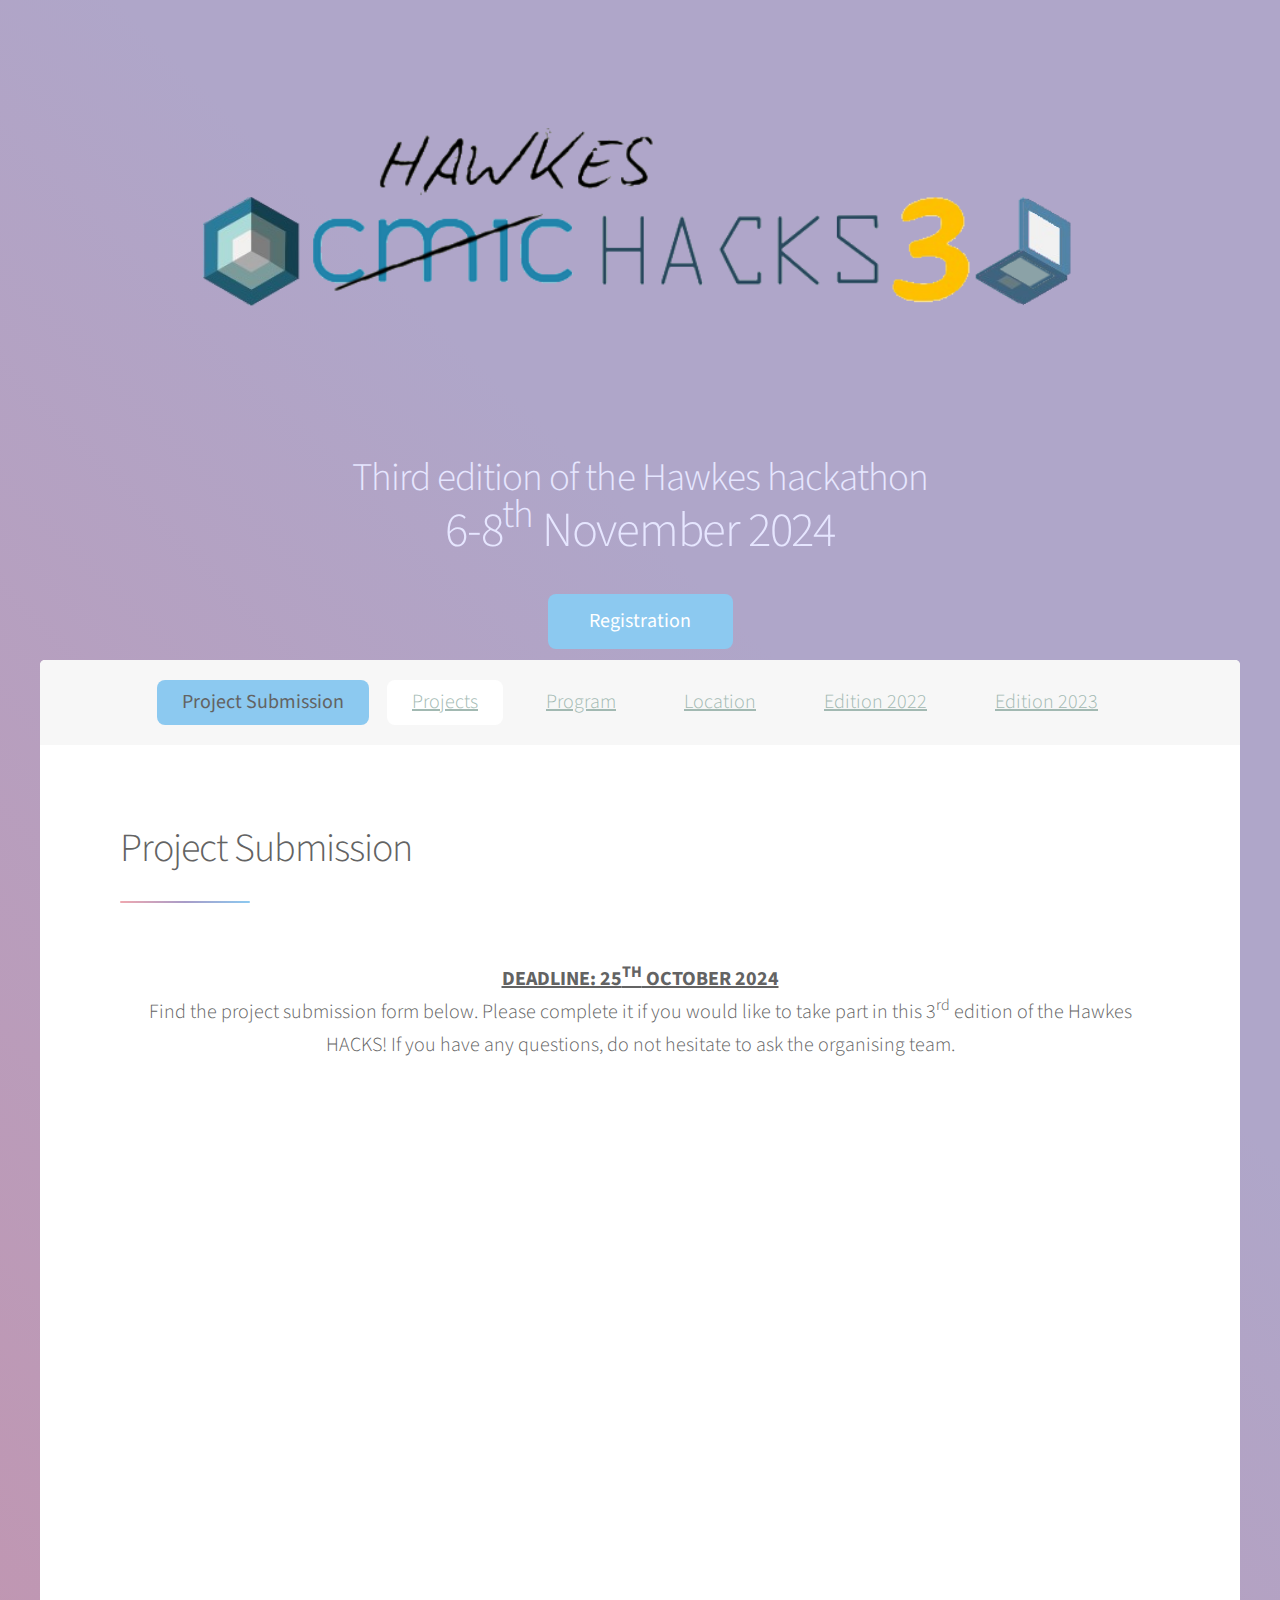
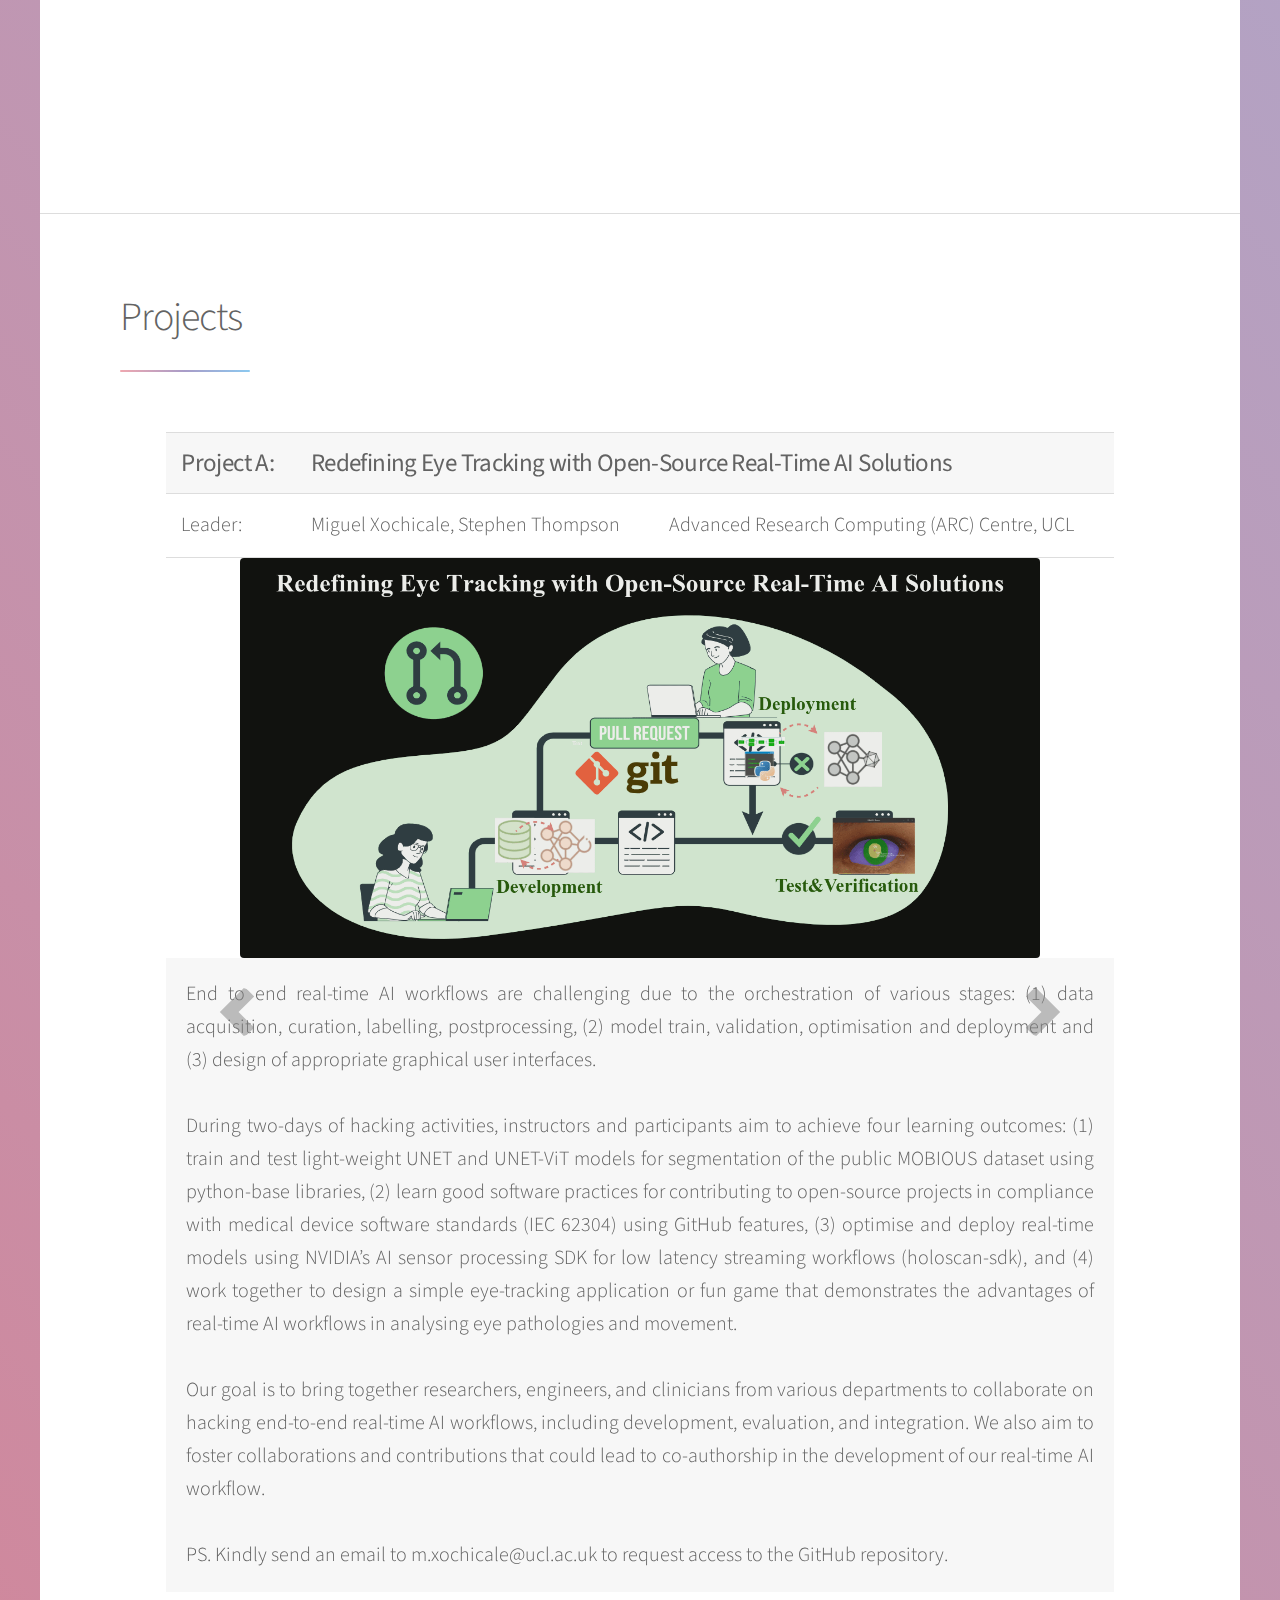
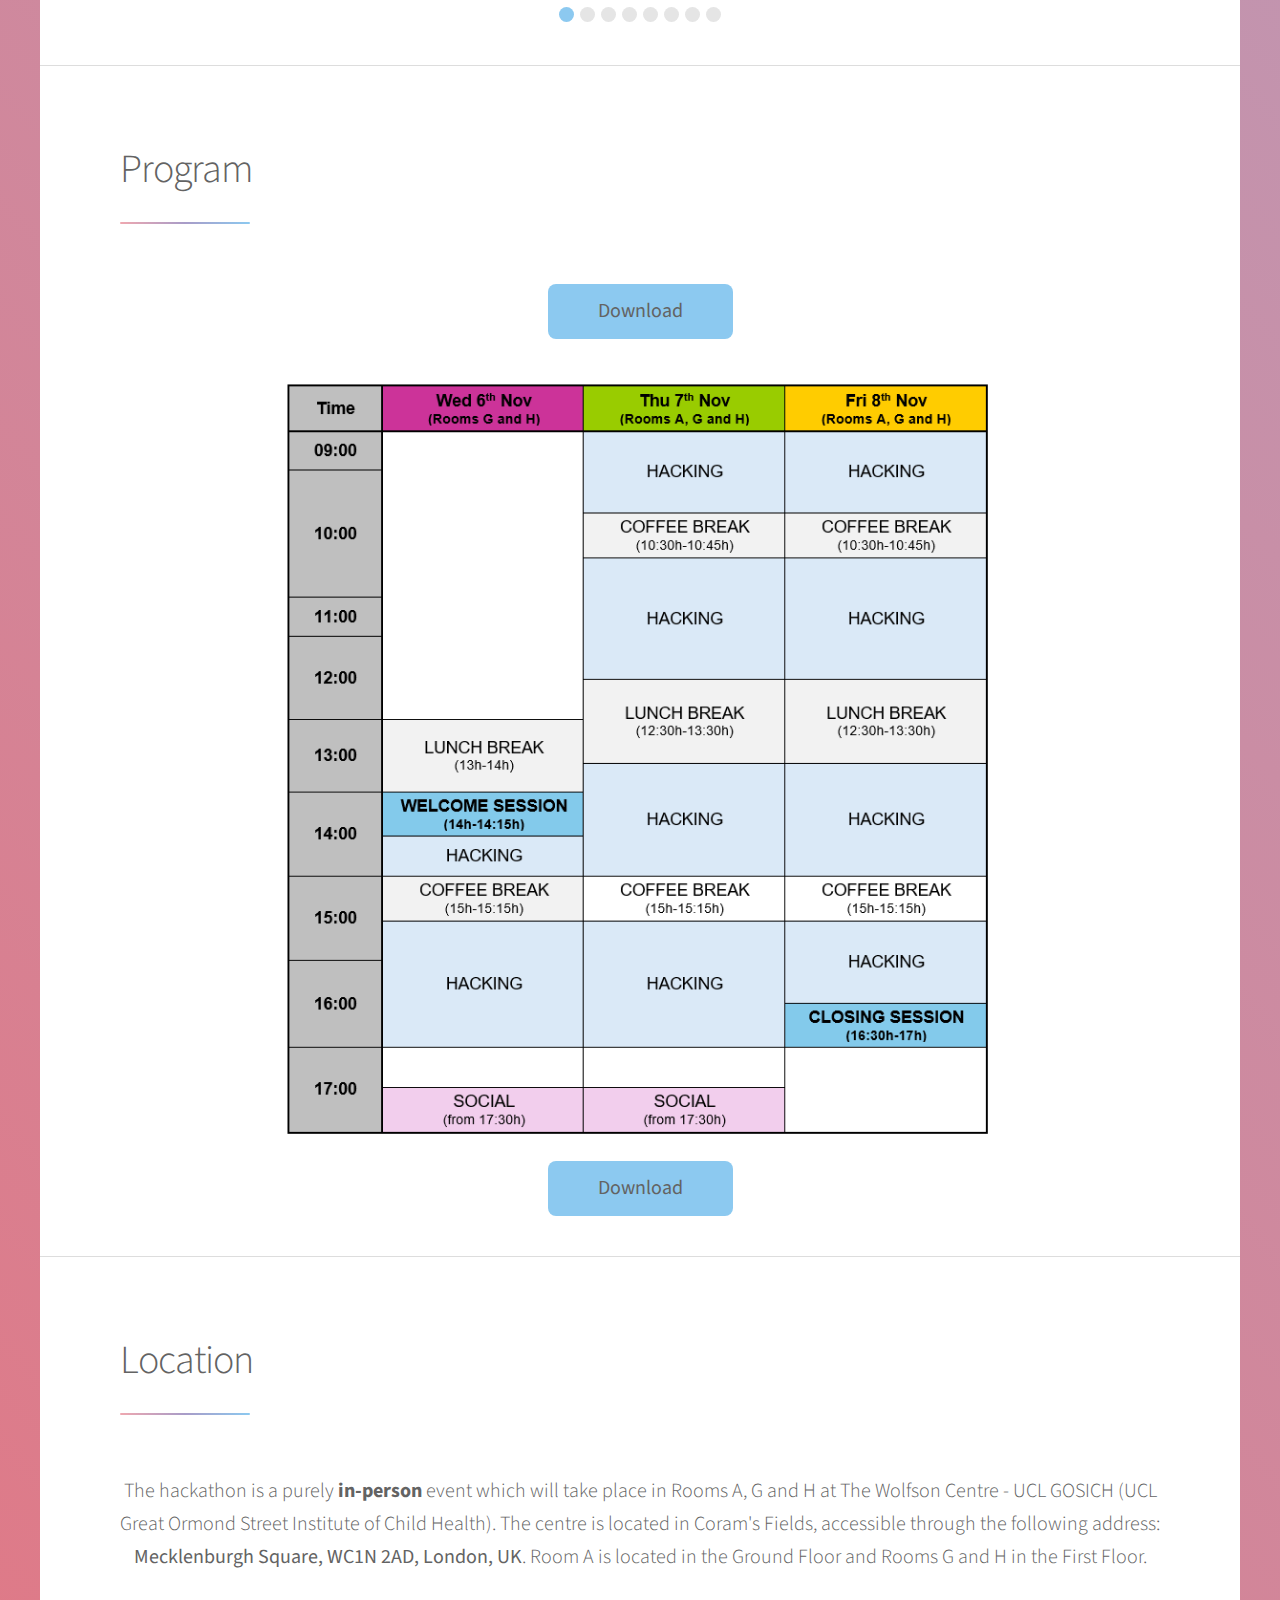
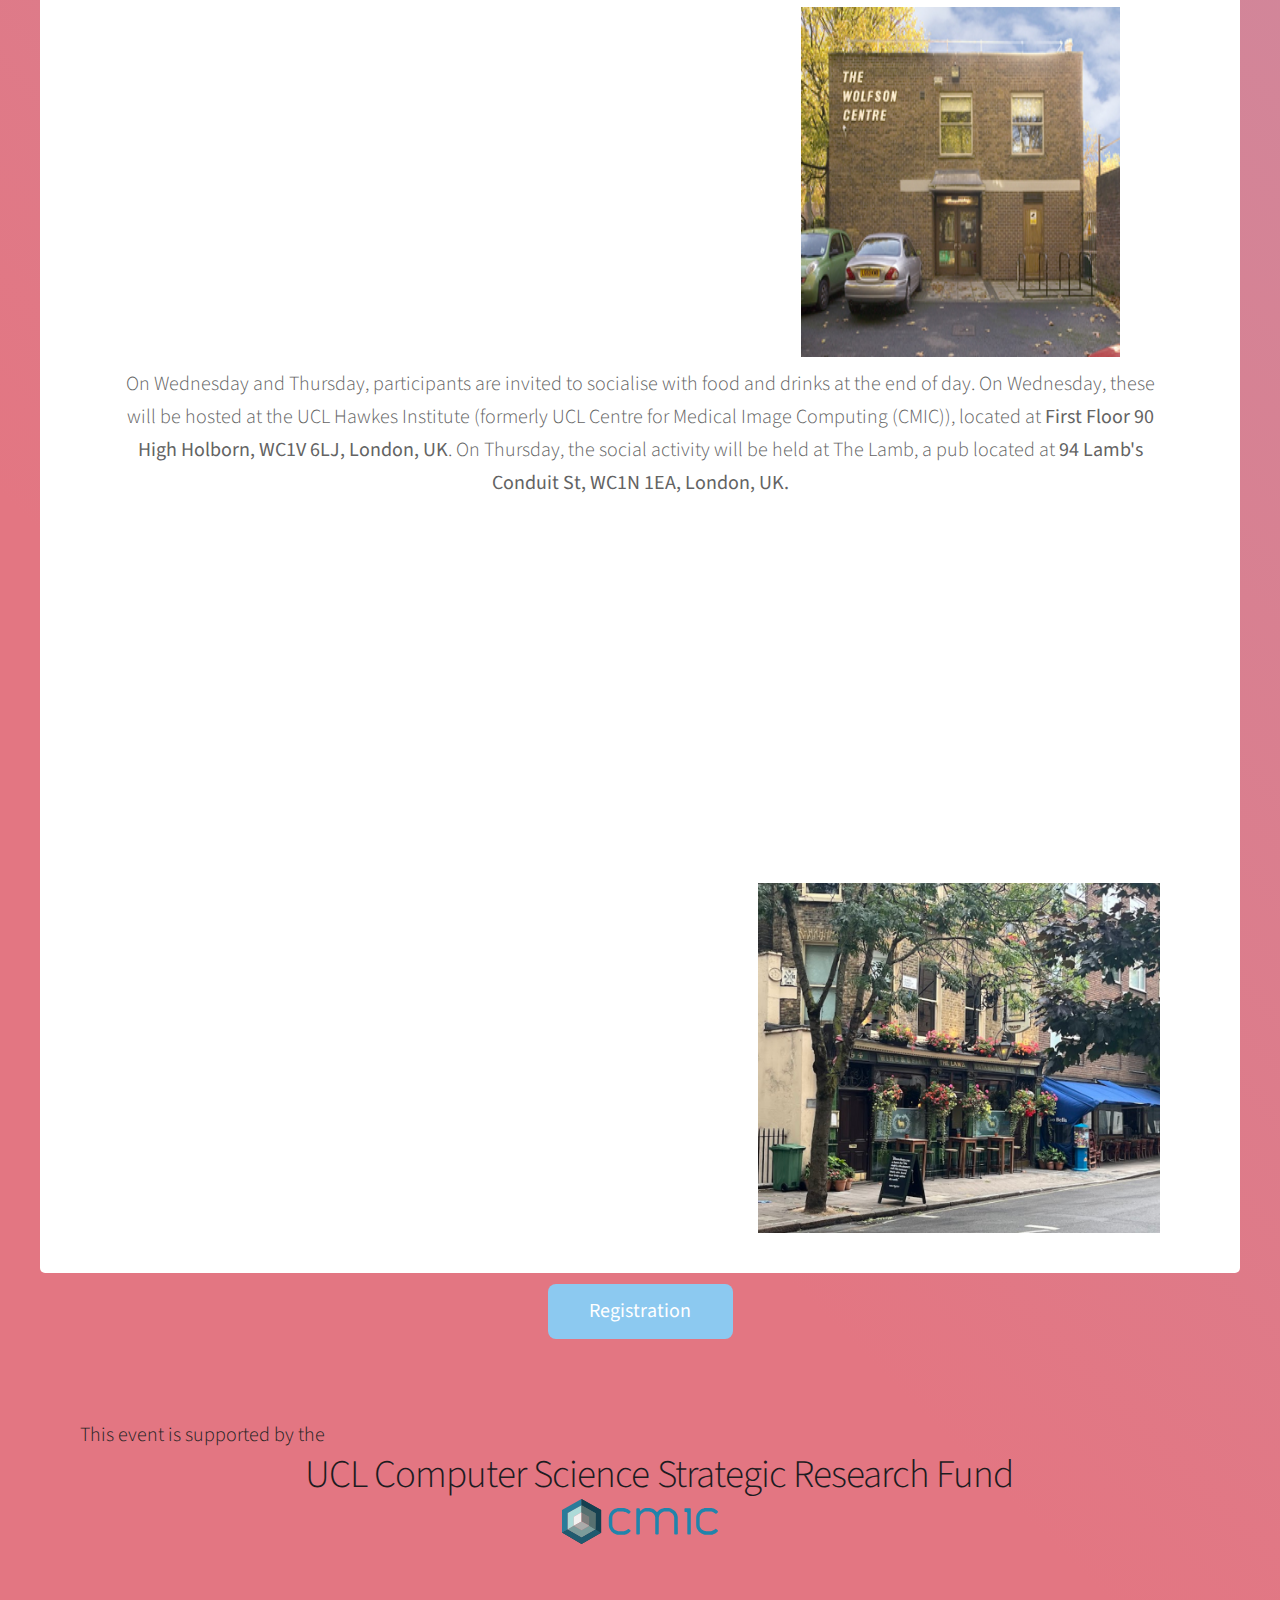
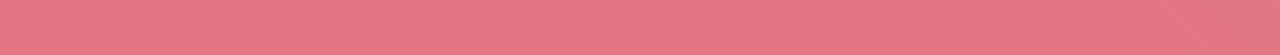
==== commit c9b393ef: "Add Project G" ====
--- a/index.html
+++ b/index.html
@@ -76,7 +76,6 @@
 						    <li data-target="#myCarousel" data-slide-to="5"></li>
 						    <li data-target="#myCarousel" data-slide-to="6"></li>
 						    <li data-target="#myCarousel" data-slide-to="7"></li>
-						    <li data-target="#myCarousel" data-slide-to="8"></li>
 					  	</ol>
 						<div class="carousel-inner">
 						    <div class="carousel-item active">
@@ -121,7 +120,7 @@
 3.	Improvement on the documentation to relate more closely to the guideline papers.<br>
                                     This is the first hackathon of 3 across the UK, Germany and France with the MetricsReloaded collaborators. Ultimately we aim to release a (relatively) stable version of the work by January 2025 and will try and submit a paper detailing specifically the software capabilities to which active members of the hackathons could be invited to contribute.<br><br>
                                     The MetricsReloaded software is the companion code to the guidelines described extensively <a href="https://www.nature.com/articles/s41592-023-02151-z">here</a> and the pitfalls explained <a href="https://www.nature.com/articles/s41592-023-02150-0">here</a>.
-                                    Code can be found at <a href="https://github.com/Project-MONAI/MetricsReloaded"></a>
+                                    Code can be found at <a href="https://github.com/Project-MONAI/MetricsReloaded">https://github.com/Project-MONAI/MetricsReloaded</a>
 
 			  					</div>
 						    </div>
@@ -137,7 +136,7 @@
 								</table>
 
 						    	</div>
-<!-- 						    	<img class="rounded mx-auto d-block" src="images/project_FT.png" width="800">  -->
+						    	<img class="rounded mx-auto d-block" src="images/project_C.png" width="800"> 
 					    	    <div class="carousel-description"><p align="justify">
 									Adaptive Normative Modelling with Real-Time Quality Control Feedback focuses on enhancing the reliability of brain MRI-based normative models by integrating dynamic quality control (QC) feedback. The main aim is to ensure accurate results from normative models, even when working with lower quality MRI scans, by conducting QC both before and after Freesurfer parsing. This approach allows adaptive handling of issues like motion artifacts or noise in real-time, reducing the need to discard valuable data. The challenge lies in creating a robust feedback loop that adjusts how the data is processed based on QC metrics. We will use brain MRI data, leveraging software such as Freesurfer/Fastsurfer, VisualQC and PyTorch/Tensorflow for potential future model adaptations.
 			  					</div>
@@ -156,7 +155,7 @@
 						    	</div>
 <!-- 						    	<img class="rounded mx-auto d-block" src="images/project_ET.png" width="800">  -->
 					    	    <div class="carousel-description"><p align="justify">
-									The diaphragm, a key respiratory muscle, plays a crucial role in lung function and can be affected by various pulmonary diseases. Accurate measurement of diaphragm height on chest CT scans can provide valuable insights into respiratory health and the diagnosis of conditions like chronic obstructive pulmonary disease (COPD) and diaphragm paralysis. <br> This project aims to develop an automated system for diaphragm height measurement using lung masks extracted from CT chest scans. By leveraging advanced image processing and AI techniques, the system will identify and segment the diaphragm, compute height measurements, and provide quantitative assessments. Machine learning or deep learning models can be trained to enhance the accuracy of diaphragm height estimation. The project aims to streamline the assessment of diaphragm function, reduce the need for manual measurements, and support clinicians in diagnosing respiratory conditions more efficiently.
+									The diaphragm, a key respiratory muscle, plays a crucial role in lung function and can be affected by various pulmonary diseases. Accurate measurement of diaphragm height on chest CT scans can provide valuable insights into respiratory health and the diagnosis of conditions like chronic obstructive pulmonary disease (COPD) and diaphragm paralysis. <br><br> This project aims to develop an automated system for diaphragm height measurement using lung masks extracted from CT chest scans. By leveraging advanced image processing and AI techniques, the system will identify and segment the diaphragm, compute height measurements, and provide quantitative assessments. Machine learning or deep learning models can be trained to enhance the accuracy of diaphragm height estimation. The project aims to streamline the assessment of diaphragm function, reduce the need for manual measurements, and support clinicians in diagnosing respiratory conditions more efficiently.
 			  					</div>
 						    </div>
 						    <div class="carousel-item">
@@ -173,44 +172,45 @@
 						    	</div>
 <!-- 						    	<img class="rounded mx-auto d-block" src="images/project_MX.png" width="800">  -->
 					    	    <div class="carousel-description"><p align="justify">
-									Accurate segmentation of pulmonary airways and vessels is crucial for the diagnosis and treatment of pulmonary diseases. However, current deep learning approaches suffer from disconnectivity issues that hinder their clinical usefulness. <br> Topology repairing for vessels focuses on correcting discontinuities within segmented vessel structures in medical imaging. This approach addresses segmentation errors, such as disconnected vessel segments or small gaps, by reconstructing the topology of vascular networks. Through keypoint detection or graph-based techniques, the method identifies critical points or endpoints in segmented vessels and reconnects them to restore continuity. This process typically involves using a neural network to detect and predict connection points or applying algorithms to optimize connectivity across the network. Topology repair enhances the accuracy and anatomical coherence of segmented vessels, which is essential for reliable clinical analysis and diagnostics.
-			  					</div>
-						    </div>
-						    <div class="carousel-item">
-						    	<div class="carousel-title">
-								<table>
-								  <tr>
-								    <td><h4><b>Project&nbspF:</b></h4></td><td colspan="2"> <h4><b>TBD</b></h4></td>
-								  </tr>
-								  <tr>
-								    <td>Leaders:</td> <td>TBD</td>
-								  </tr>
-								</table>
-
-						    	</div>
-						    	<img class="rounded mx-auto d-block" src="images/project_LP.png" width="800"> 
-					    	    <div class="carousel-description"><p align="justify">
-									TBD
-			  					</div>
-						    </div>
-						    <div class="carousel-item">
-						    	<div class="carousel-title">
-								<table>
-								  <tr>
-								    <td><h4><b>Project&nbspG:</b></h4></td><td colspan="2"> <h4><b>TBD</b></h4></td>
-								  </tr>
-								  <tr>
-								    <td>Leaders:</td> <td>TBD</td>
-								  </tr>
-								</table>
-
-						    	</div>
-						    	<img class="rounded mx-auto d-block" src="images/project_AY.svg" width="800"> 
-					    	    <div class="carousel-description"><p align="justify">
-									TBD
-			  					</div>
-						    </div>
-
+									Accurate segmentation of pulmonary airways and vessels is crucial for the diagnosis and treatment of pulmonary diseases. However, current deep learning approaches suffer from disconnectivity issues that hinder their clinical usefulness. <br><br> Topology repairing for vessels focuses on correcting discontinuities within segmented vessel structures in medical imaging. This approach addresses segmentation errors, such as disconnected vessel segments or small gaps, by reconstructing the topology of vascular networks. Through keypoint detection or graph-based techniques, the method identifies critical points or endpoints in segmented vessels and reconnects them to restore continuity. This process typically involves using a neural network to detect and predict connection points or applying algorithms to optimize connectivity across the network. Topology repair enhances the accuracy and anatomical coherence of segmented vessels, which is essential for reliable clinical analysis and diagnostics.
+			  					</div>
+						    </div>
+						    <div class="carousel-item">
+						    	<div class="carousel-title">
+								<table>
+								  <tr>
+								    <td><h4><b>Project&nbspF:</b></h4></td><td colspan="2"> <h4><b>Generating synthetic images of the colon to improve model generalisability</b></h4></td>
+								  </tr>
+								  <tr>
+								    <td>Leaders:</td> <td>Ruaridh Gollifer</td> <td>Advanced Research Computing (ARC) Centre, UCL</td>
+								  </tr>
+								</table>
+
+						    	</div>
+						    	<img class="rounded mx-auto d-block" src="images/project_F.png" width="800"> 
+					    	    <div class="carousel-description"><p align="justify">
+									Blender is a free and open-source software for 3D geometry rendering. Uses include synthetic datasets generation which is of particular interest in the field of medical imaging, where often there is limited real data that can be used to train machine learning models. By creating large amounts of synthetic but realistic data, we can improve the performance of models in tasks such as polyp detection in image guided surgery. Synthetic data generation has other advantages since using tools like Blender gives us more control and we can generate a variety of ground truth data from segmentation masks to optic flow fields, which in real data would be very challenging to generate or would involve extensive time consuming manual labelling. Another advantage of this approach is that often we can easily scale up our synthetic datasets by randomising parameters of the modelled 3D geometry. There can be challenges to make the data realistic and representative of the real data.<br><br> This project would be using a previously created <a href="https://rdr.ucl.ac.uk/articles/dataset/Procedurally_Generated_Colonoscopy_and_Laparoscopy_Data_For_Improved_Model_Training_Performance/23843904">baseline dataset</a> of the colon and/or liver. This synthetic data provided will need some additional modification i.e. geometry, texture, lighting, and camera settings to make it more realistic. The challenge will be to generate synthetic data that is realistic enough to be useful for training models, while also being able to generate enough data to train the models effectively. A Blender add-on (or plug-in) under development for the purpose of data generation which would be a starting point for the project (<a href="https://github.com/UCL/Blender_Randomiser">https://github.com/UCL/Blender_Randomiser</a>) with the aim to check data quality and if time can pre-train models for polyp detection (YoloV7) and organ segmentation (UNet), with performance evaluated on open-source datasets.
+			  					</div>
+						    </div>
+                            <div class="carousel-item">
+						    	<div class="carousel-title">
+								<table>
+								  <tr>
+								    <td><h4><b>Project&nbspG:</b></h4></td><td colspan="2"> <h4><b>Classify heart rhythms on electrocardiogram images</b></h4></td>
+								  </tr>
+								  <tr>
+								    <td>Leaders:</td> <td>Florence Townend, Anna Schroder</td> <td>UCL Hawkes Institute, UCL</td>
+								  </tr>
+								</table>
+
+						    	</div>
+						    	<img class="rounded mx-auto d-block" src="images/project_G.png" width="800"> 
+					    	    <div class="carousel-description"><p align="justify">
+									Disclosure: This project is part of the <a href="https://www.kaggle.com/c/bhf-data-science-centre-ecg-challenge/overview">BHF Data Science Centre ECG Challenge</a>. <br><br>The aim of this challenge is to create models which can be used to identify and classify important disorders of the heart from electrocardiogram (ECG, EKG) images. The dataset includes synthetic images of ECGs which simulate artefacts which might occur when taking a photo of the ECG with a smart phone. Models to automate diagnoses from these images could be used to speed up heart disease care around the world.<br><br>This challenge will use the GenECG dataset. This dataset contains synthetically generated ECG images which have been created to incorporate artefacts common on paper ECG images which are typically scanned or photographed. The wave form data to create this dataset is part of the PTB-XL dataset containing diagnoses that have been adjudicated by two cardiologists. The GenECG dataset contains 21,799 ECG images which have passed a clinical Turing test where expert observers could not distinguish between synthetic and real ECGs.<br><br>This challenge will focus on the identification of five important heart disease diagnoses. These include myocardial infarction, atrial fibrillation, hypertrophy, conduction disturbance, and ST/T change. Further information on these diagnoses can be found in the data section.
+			  					</div>
+						    </div>
+                            
+						 
 						</div>
 						<a class="carousel-control-prev" href="#myCarousel" role="button" data-slide="prev">
 						    <span class="carousel-control-prev-icon" aria-hidden="true"></span>
